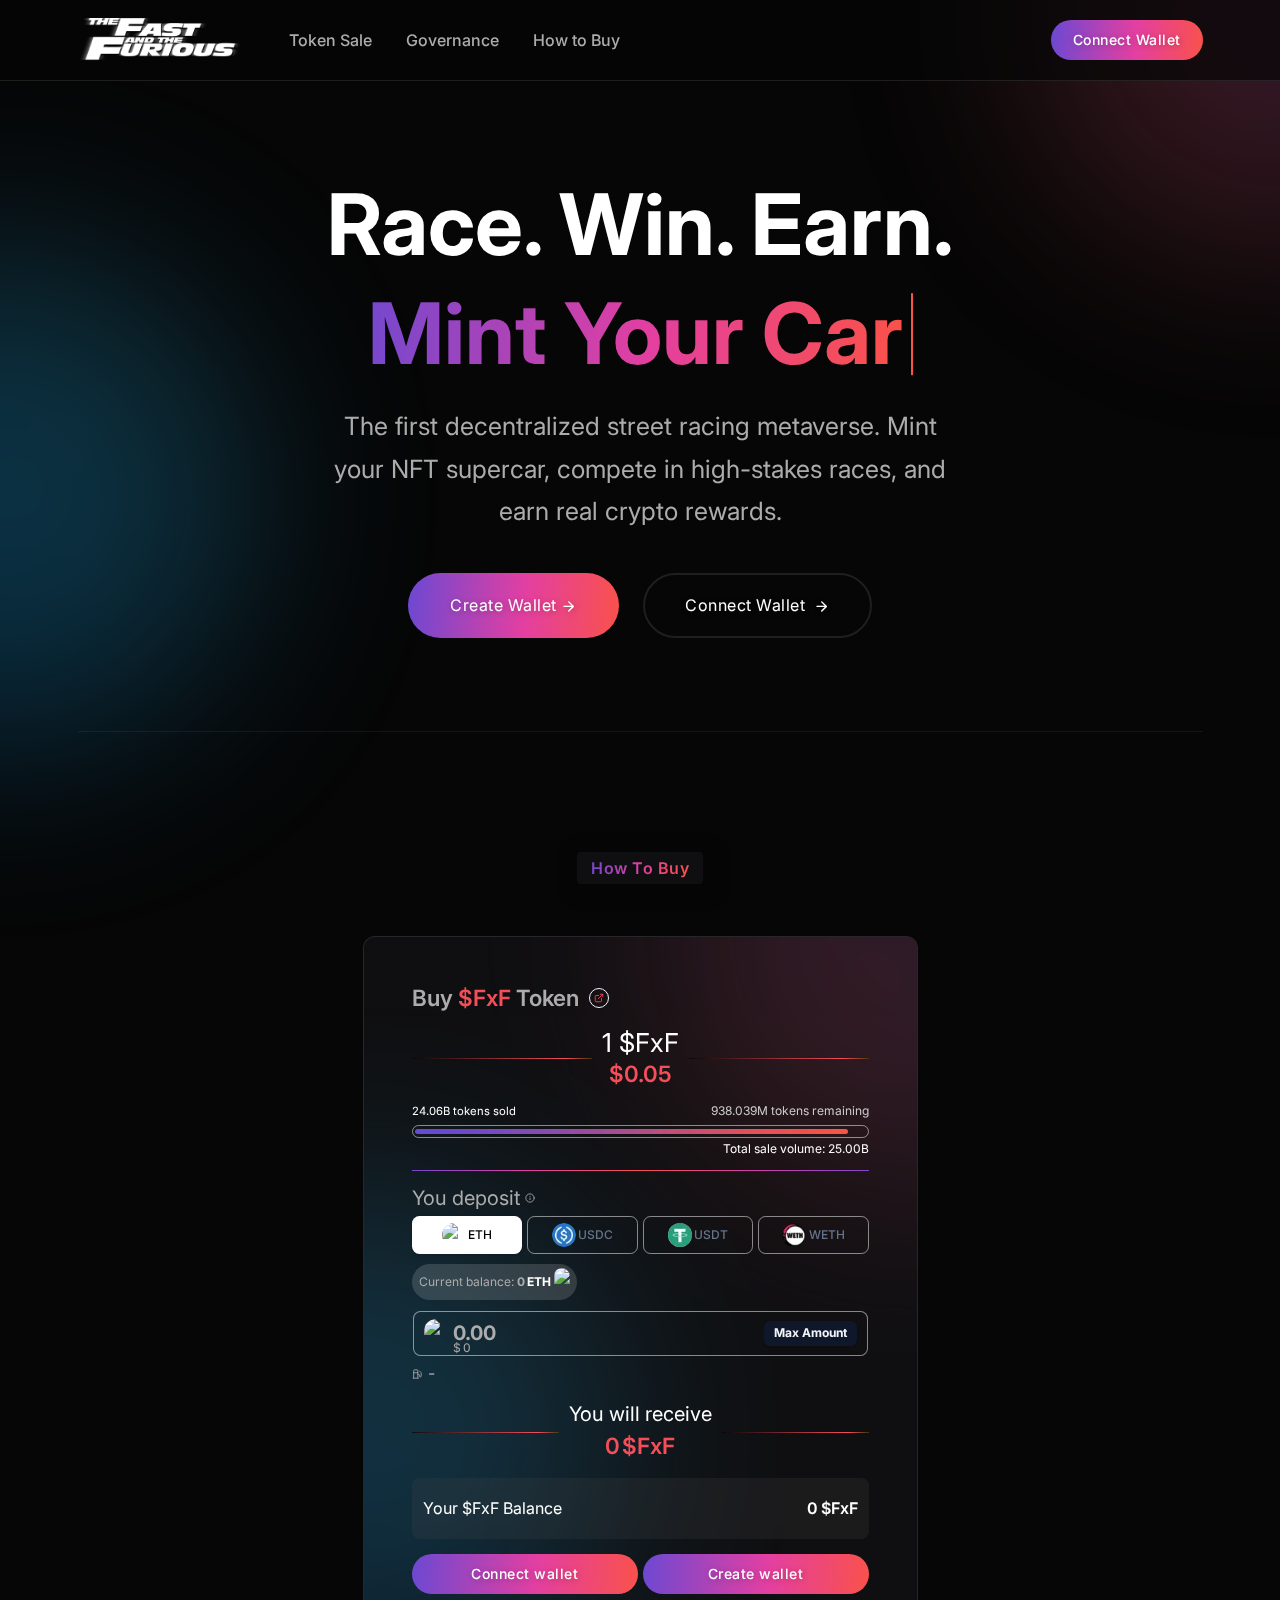
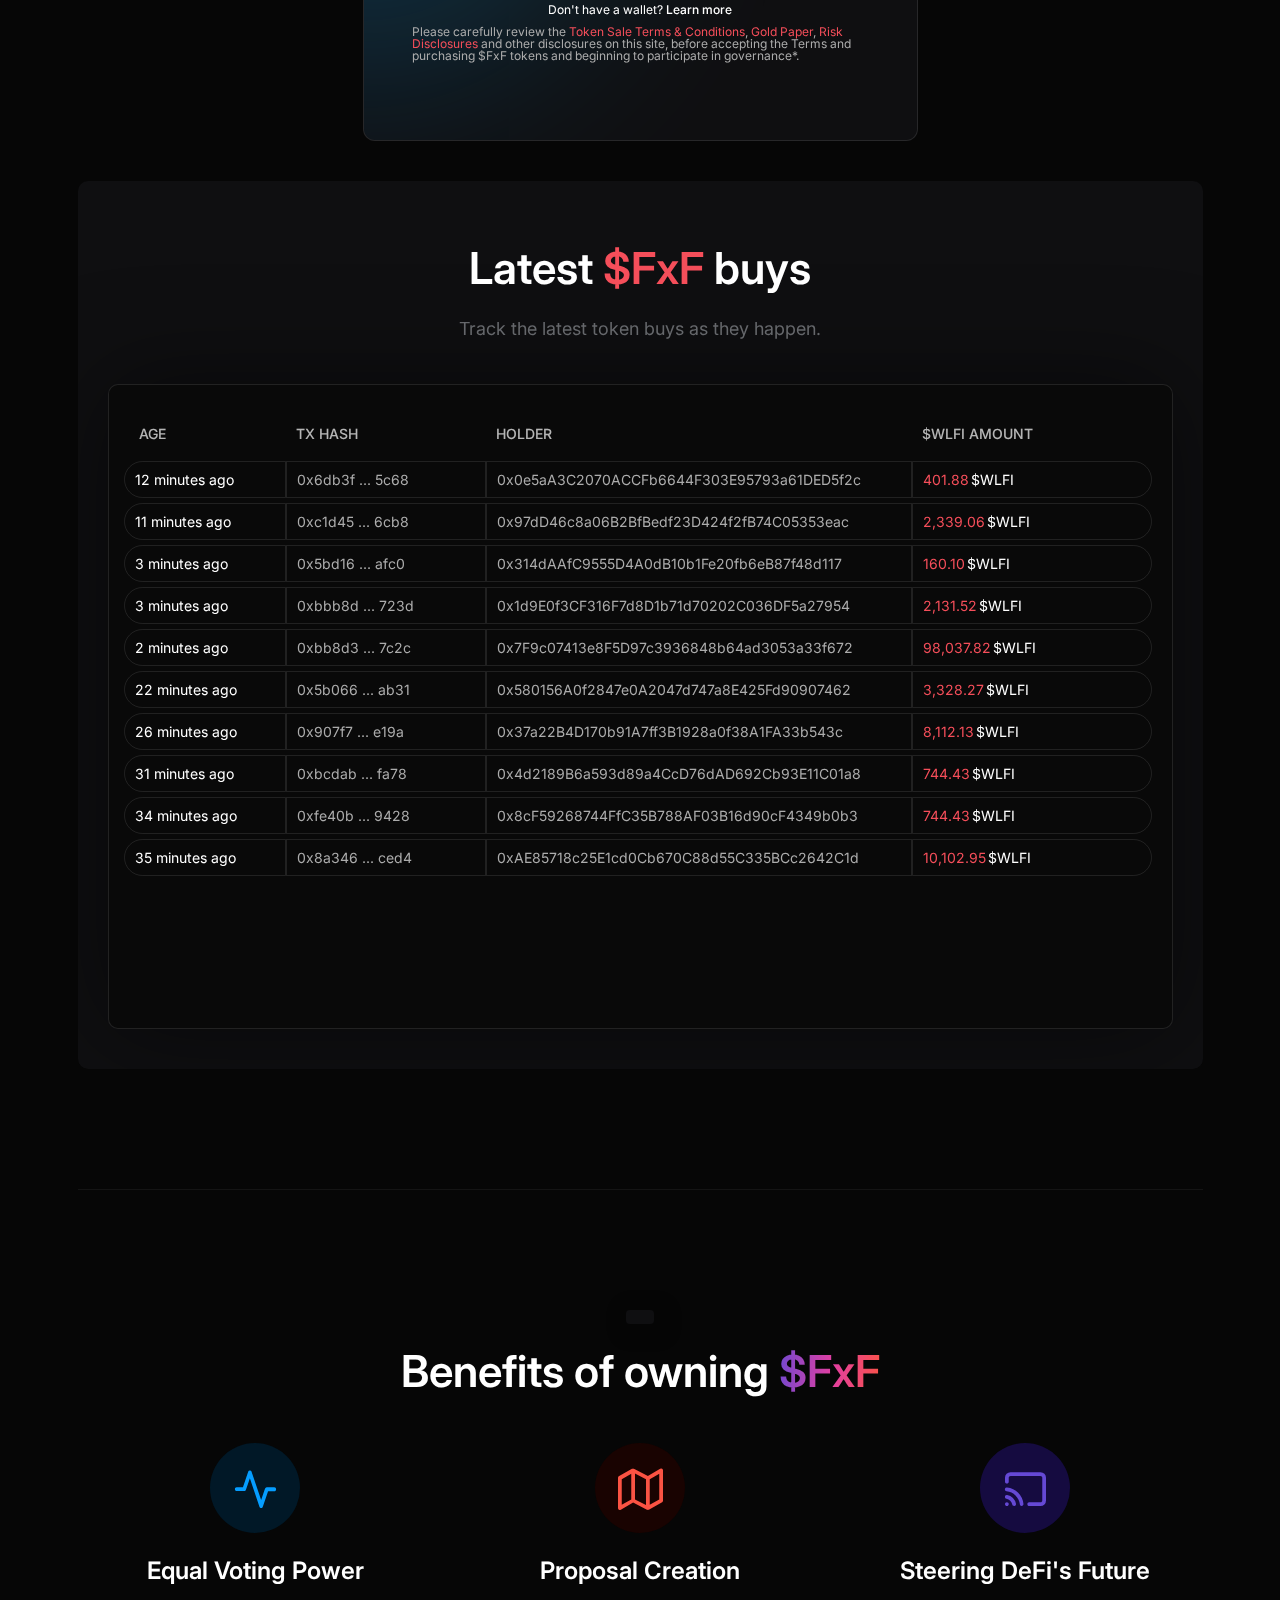
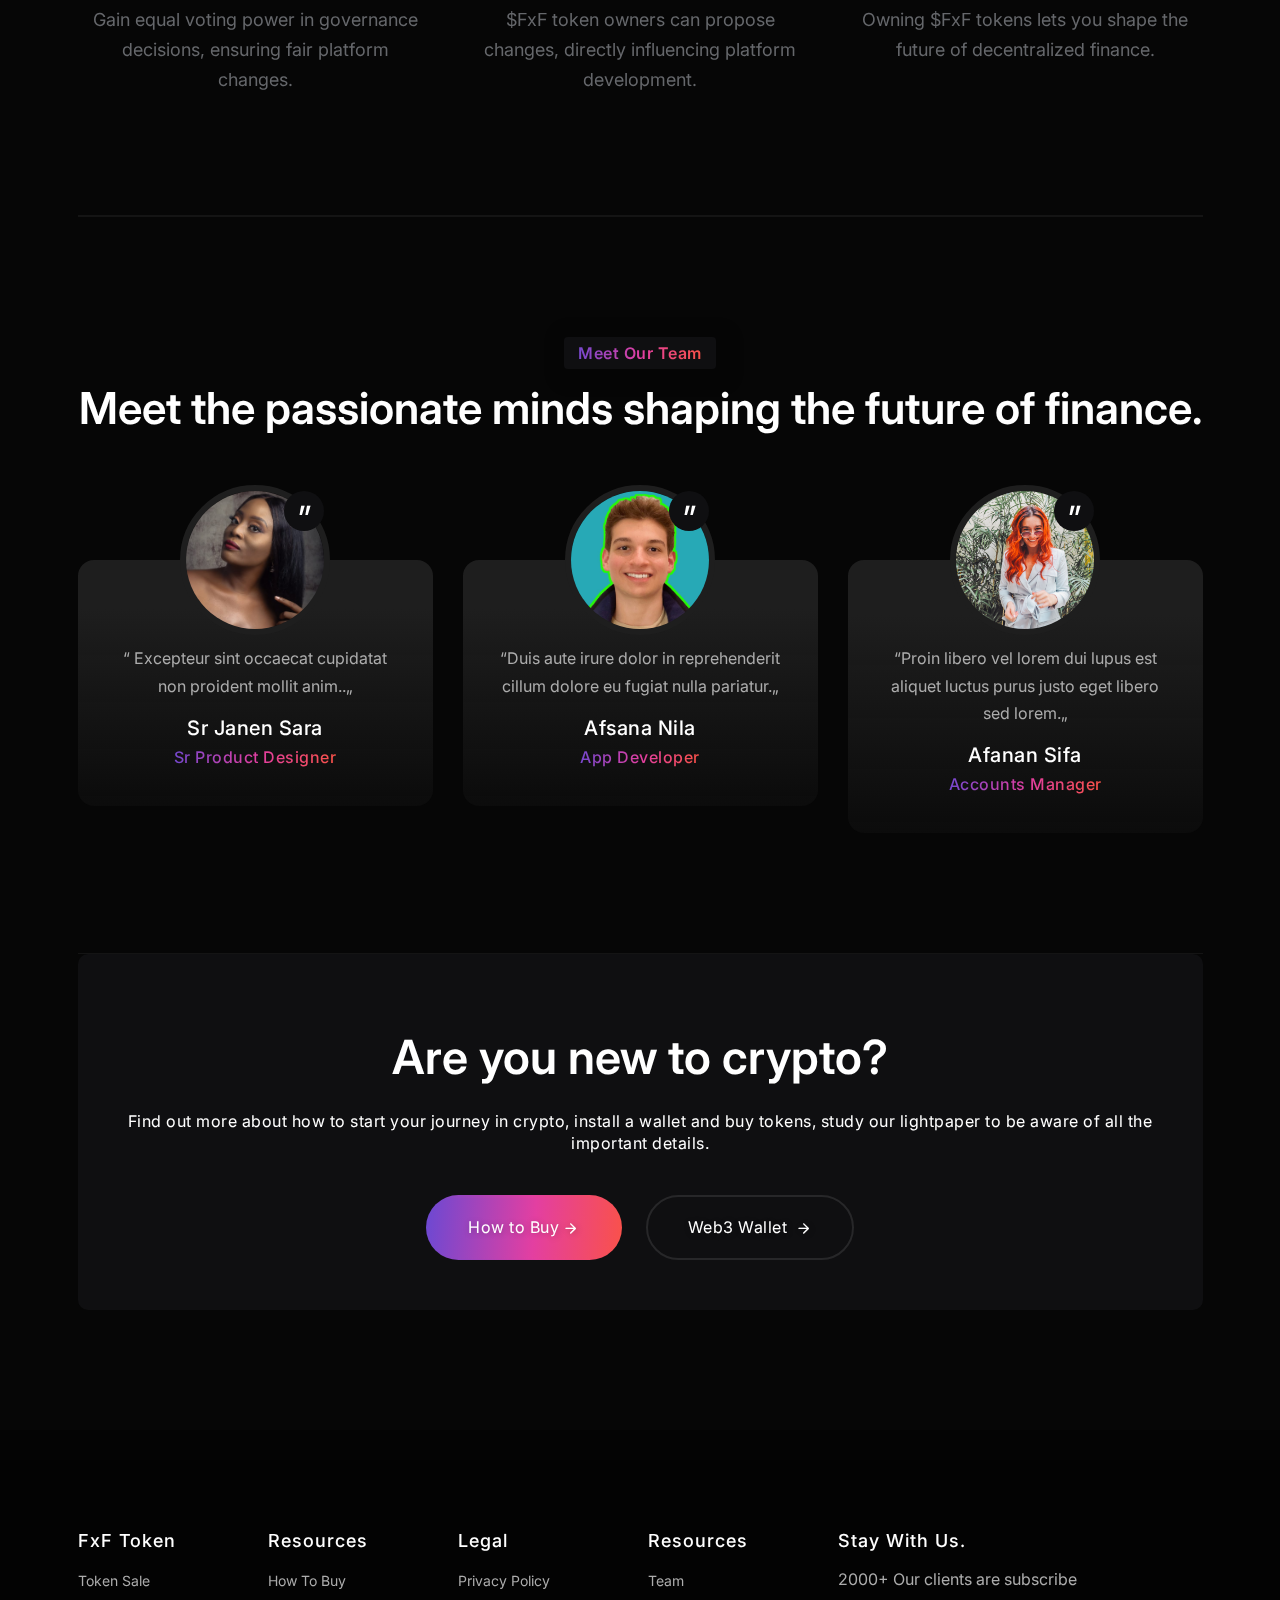
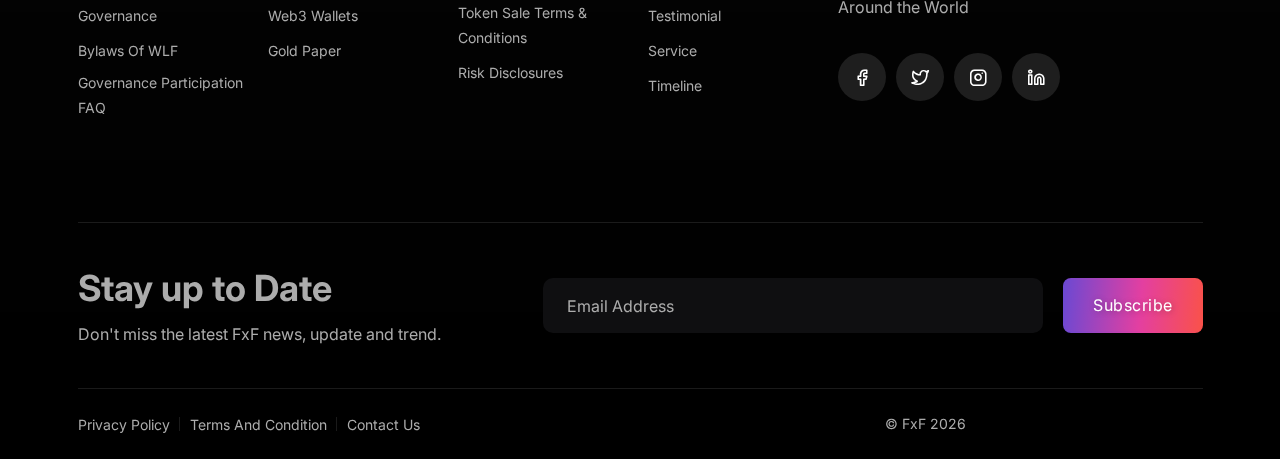
==== index.html @ 6a5ae86c "FXF UI Design Updated" ====
<!DOCTYPE html>
<html lang="en">
  <meta http-equiv="content-type" content="text/html;charset=utf-8" />
  <head>
    <meta charset="UTF-8" />
    <meta name="viewport" content="width=device-width, initial-scale=1.0" />
    <meta name="theme-style-mode" content="1" />

    <title>Fast and Furious | Dapp</title>
    <!-- Favicon -->
    <link
      rel="shortcut icon"
      type="image/x-icon"
      href="assets/images/favicon.png"
    />
    <!-- CSS ============================================ -->
    <link rel="stylesheet" href="assets/css/bootstrap.min.css" />
    <link rel="stylesheet" href="assets/css/59cd303f553da101.css" />
    <link rel="stylesheet" href="assets/css/animation.css" />
    <link rel="stylesheet" href="assets/css/feature.css" />
    <link rel="stylesheet" href="assets/css/magnify.min.css" />
    <link rel="stylesheet" href="assets/css/slick.css" />
    <link rel="stylesheet" href="assets/css/slick-theme.css" />
    <link rel="stylesheet" href="assets/css/lightbox.css" />
    <link rel="stylesheet" href="assets/css/style.css" />
  </head>

  <body>
    <main class="page-wrapper">
      <header
        class="rainbow-header header-default header-left-align header-not-transparent header-sticky"
      >
        <div class="container position-relative">
          <div class="row align-items-center">
            <div class="col-lg-9 col-md-6 col-4 position-static">
              <div class="header-left d-flex">
                <div class="logo">
                  <a href="index.html">
                    <img
                      class="logo-light"
                      src="assets/images/logo.png"
                      alt="Corporate Logo"
                    />
                    <img
                      class="logo-dark"
                      src="assets/images/logo-dark.png"
                      alt="Corporate Logo"
                    />
                  </a>
                </div>
                <nav class="mainmenu-nav d-none d-lg-block">
                  <ul class="mainmenu">
                    <li
                      class="with-megamenu has-menu-child-item position-relative"
                    >
                      <a href="#">Token Sale</a>
                    </li>
                    <li>
                      <a href="about.html">Governance</a>
                    </li>
                    <li>
                      <a href="contact.html">How to Buy</a>
                    </li>
                  </ul>
                </nav>
              </div>
            </div>
            <div class="col-lg-3 col-md-6 col-8">
              <div class="header-right">
                <div class="header-btn">
                  <a
                    class="btn-default btn-small round"
                    target="_blank"
                    href="#"
                    >Connect Wallet</a
                  >
                </div>
                <div class="mobile-menu-bar ml--5 d-block d-lg-none">
                  <div class="hamberger">
                    <button class="hamberger-button">
                      <i class="feather-menu"></i>
                    </button>
                  </div>
                </div>
              </div>
            </div>
          </div>
        </div>
      </header>
      <div class="popup-mobile-menu">
        <div class="inner">
          <div class="header-top">
            <div class="logo">
              <a href="index.html">
                <img
                  class="logo-light"
                  src="assets/images/logo/logo.png"
                  alt="Corporate Logo"
                />
                <img
                  class="logo-dark"
                  src="assets/images/logo/logo-dark.png"
                  alt="Corporate Logo"
                />
              </a>
            </div>
            <div class="close-menu">
              <button class="close-button">
                <i class="feather-x"></i>
              </button>
            </div>
          </div>
          <ul class="mainmenu">
            <li>
              <a href="about.html">Token Sale</a>
            </li>
            <li>
              <a href="contact.html">Governance</a>
            </li>
            <li>
              <a href="how-to-buy">How to Buy</a>
            </li>
          </ul>
        </div>
      </div>

      <!-- Start Theme Style  -->
      <div>
        <div class="rainbow-gradient-circle"></div>
        <div class="rainbow-gradient-circle theme-pink"></div>
      </div>
      <!-- End Theme Style  -->

      <div class="popup-mobile-menu">
        <div class="inner">
          <div class="header-top">
            <div class="logo">
              <a href="index.html">
                <img
                  class="logo-light"
                  src="assets/images/logo/logo.png"
                  alt="Corporate Logo"
                />
                <img
                  class="logo-dark"
                  src="assets/images/logo/logo-dark.png"
                  alt="Corporate Logo"
                />
              </a>
            </div>
            <div class="close-menu">
              <button class="close-button">
                <i class="feather-x"></i>
              </button>
            </div>
          </div>
          <ul class="mainmenu">
            <li class="with-megamenu has-menu-child-item position-relative">
              <a href="#">Home</a>
              <div class="rainbow-megamenu with-mega-item-2">
                <div class="wrapper">
                  <div class="row row--0">
                    <div class="col-lg-6 single-mega-item">
                      <ul class="mega-menu-item">
                        <li>
                          <a href="index-landing.html"
                            >Sass Landing
                            <span class="rainbow-badge-card">New</span></a
                          >
                        </li>
                        <li>
                          <a href="index-application.html"
                            >Application
                            <span class="rainbow-badge-card">New</span></a
                          >
                        </li>
                        <li>
                          <a href="index-collaborate.html"
                            >Collaborate
                            <span class="rainbow-badge-card">New</span></a
                          >
                        </li>
                        <li>
                          <a href="index-business-consulting.html"
                            >Business Consulting</a
                          >
                        </li>
                        <li>
                          <a href="index-business-consulting-2.html"
                            >Business Consulting 02</a
                          >
                        </li>
                        <li>
                          <a href="index-magazine.html"
                            >Magazine
                            <span class="rainbow-badge-card">New</span></a
                          >
                        </li>
                        <li>
                          <a href="index-corporate.html">Corporate</a>
                        </li>
                        <li>
                          <a href="index-business.html">Business</a>
                        </li>
                        <li>
                          <a href="index-digital-agency.html">Digital Agency</a>
                        </li>
                        <li>
                          <a href="index-finance.html">Finance</a>
                        </li>
                        <li>
                          <a href="index-company.html">Company</a>
                        </li>
                        <li>
                          <a href="index-marketing-agency.html"
                            >Marketing Agency</a
                          >
                        </li>
                      </ul>
                    </div>
                    <div class="col-lg-6 single-mega-item">
                      <ul class="mega-menu-item">
                        <li>
                          <a href="index-travel-agency.html">Travel Agency</a>
                        </li>
                        <li>
                          <a href="index-consulting.html">Consulting</a>
                        </li>
                        <li>
                          <a href="index-seo-agency.html">SEO Agency</a>
                        </li>
                        <li>
                          <a href="index-personal-portfolio.html"
                            >Personal Portfolio</a
                          >
                        </li>
                        <li>
                          <a href="index-event-conference.html"
                            >Event Conference</a
                          >
                        </li>
                        <li>
                          <a href="index-creative-portfolio.html"
                            >Creative Portfolio</a
                          >
                        </li>
                        <li>
                          <a href="index-freelancer.html">Freelancer</a>
                        </li>
                        <li>
                          <a href="index-international-consulting.html"
                            >International Consulting</a
                          >
                        </li>
                        <li>
                          <a href="index-startup.html">Startup</a>
                        </li>
                        <li>
                          <a href="index-web-agency.html">Web Agency</a>
                        </li>
                        <li>
                          <a href="index-corporate-one-page.html"
                            >Corporate One Page
                            <span class="rainbow-badge-card">New</span></a
                          >
                        </li>
                        <li>
                          <a href="index-photographer.html"
                            >Photographer
                            <span class="rainbow-badge-card">New</span></a
                          >
                        </li>
                      </ul>
                    </div>
                  </div>
                </div>
              </div>
            </li>
            <li>
              <a href="about.html">About</a>
            </li>
            <li class="with-megamenu has-menu-child-item">
              <a href="#">Elements</a>
              <div class="rainbow-megamenu">
                <div class="wrapper">
                  <div class="row row--0">
                    <div class="col-lg-3 single-mega-item">
                      <ul class="mega-menu-item">
                        <li>
                          <a href="button.html">Button</a>
                        </li>
                        <li>
                          <a href="service.html">Service</a>
                        </li>
                        <li>
                          <a href="counter.html">Counter</a>
                        </li>
                        <li>
                          <a href="progressbar.html">Progressbar</a>
                        </li>
                        <li>
                          <a href="accordion.html">Accordion</a>
                        </li>
                        <li>
                          <a href="social-share.html">Social Share</a>
                        </li>
                        <li>
                          <a href="blog-grid.html">Blog Grid</a>
                        </li>
                      </ul>
                    </div>
                    <div class="col-lg-3 single-mega-item">
                      <ul class="mega-menu-item">
                        <li>
                          <a href="team.html">Team</a>
                        </li>
                        <li>
                          <a href="portfolio.html">Portfolio</a>
                        </li>
                        <li>
                          <a href="testimonial.html">Testimonial</a>
                        </li>
                        <li>
                          <a href="timeline.html">Timeline</a>
                        </li>
                        <li>
                          <a href="tab.html">Tab</a>
                        </li>
                        <li>
                          <a href="pricing.html">Pricing</a>
                        </li>
                        <li>
                          <a href="split.html">Split Section</a>
                        </li>
                      </ul>
                    </div>
                    <div class="col-lg-3 single-mega-item">
                      <ul class="mega-menu-item">
                        <li>
                          <a href="call-to-action.html">Call To Action</a>
                        </li>
                        <li>
                          <a href="video.html">Video</a>
                        </li>
                        <li>
                          <a href="gallery.html">Gallery</a>
                        </li>
                        <li>
                          <a href="contact.html">Contact</a>
                        </li>
                        <li>
                          <a href="brand.html">Brand</a>
                        </li>
                        <li>
                          <a href="portfolio.html">Portfolio</a>
                        </li>
                        <li>
                          <a href="error.html">404</a>
                        </li>
                      </ul>
                    </div>
                    <div class="col-lg-3 single-mega-item">
                      <ul class="mega-menu-item">
                        <li>
                          <a href="advance-tab.html"
                            >Advance Tab
                            <span class="rainbow-badge-card">Hot</span></a
                          >
                        </li>
                        <li>
                          <a href="brand-carouse.html"
                            >Brand Carousel
                            <span class="rainbow-badge-card">New</span></a
                          >
                        </li>
                        <li>
                          <a href="advance-pricing.html"
                            >Advance Pricing
                            <span class="rainbow-badge-card">Hot</span></a
                          >
                        </li>
                        <li>
                          <a href="portfolio-details.html">Portfolio Details</a>
                        </li>
                        <li>
                          <a href="blog-details.html">Blog Details</a>
                        </li>
                        <li>
                          <a href="privacy-policy.html"
                            >Privacy Policy
                            <span class="rainbow-badge-card">New</span></a
                          >
                        </li>
                        <li>
                          <a href="login.html"
                            >Profile
                            <span class="rainbow-badge-card">New</span></a
                          >
                        </li>
                      </ul>
                    </div>
                  </div>
                </div>
              </div>
            </li>

            <li class="has-droupdown has-menu-child-item">
              <a href="#">Blog</a>
              <ul class="submenu">
                <li>
                  <a href="blog-grid.html">Blog Grid</a>
                </li>
                <li>
                  <a href="blog-grid-sidebar.html">Blog Grid Sidebar</a>
                </li>
                <li>
                  <a href="blog-list-view.html">Blog List View</a>
                </li>
                <li>
                  <a href="blog-list-sidebar.html">Blog List View Sidebar</a>
                </li>
                <li>
                  <a href="blog-details.html">Blog Details</a>
                </li>
              </ul>
            </li>

            <li class="has-droupdown has-menu-child-item">
              <a href="#">Portfolio</a>
              <ul class="submenu">
                <li>
                  <a href="portfolio.html">Portfolio Default</a>
                </li>
                <li>
                  <a href="portfolio-three-column.html"
                    >Portfolio Three Column</a
                  >
                </li>
                <li>
                  <a href="portfolio-full-width.html">Portfolio Full Width</a>
                </li>
                <li>
                  <a href="portfolio-grid-layout.html">Portfolio Grid Layout</a>
                </li>
                <li>
                  <a href="portfolio-box-layout.html">Portfolio Box Layout</a>
                </li>
                <li>
                  <a href="portfolio-details.html">Portfolio Details</a>
                </li>
              </ul>
            </li>
            <li>
              <a href="contact.html">Contact</a>
            </li>
          </ul>
        </div>
      </div>

      <!-- Start Slider Area  -->
      <div class="slider-area slider-style-1 bg-transparent height-650">
        <div class="container">
          <div class="row">
            <div class="col-lg-12">
              <div class="inner text-center">
                <h1 class="display-two">
                  Race. Win. Earn. <br />
                  <span class="header-caption theme-gradient">
                    <span class="cd-headline clip is-full-width">
                      <span class="cd-words-wrapper">
                        <b class="is-visible theme-gradient">Mint Your Car</b>
                        <b class="is-hidden theme-gradient">Race Now</b>
                        <b class="is-hidden theme-gradient">Trade & Upgrade</b>
                      </span>
                    </span>
                  </span>
                </h1>
                <p class="description">
                  The first decentralized street racing metaverse. Mint your NFT
                  supercar, compete in high-stakes races, and earn real crypto
                  rewards.
                </p>
                <div class="button-group">
                  <a
                    class="btn-default btn-medium round btn-icon"
                    target="_blank"
                    href="#"
                    >Create Wallet<i class="icon feather-arrow-right"> </i>
                  </a>
                  <a
                    class="btn-default btn-medium btn-border round btn-icon"
                    href="#"
                    >Connect Wallet <i class="icon feather-arrow-right"></i>
                  </a>
                </div>
              </div>
            </div>
          </div>
        </div>
      </div>
      <!-- End Slider Area  -->

      <!-- Start Seperator Area  -->
      <div class="rbt-separator-mid">
        <div class="container">
          <hr class="rbt-separator m-0" />
        </div>
      </div>
      <!-- End Seperator Area  -->

      <!-- Start Advance Tab-1  -->
      <div class="rainbow-advance-tab-area rainbow-section-gap">
        <div class="container">
          <!-- Start Section Title  -->
          <div class="row mb--40">
            <div class="col-lg-12">
              <div class="section-title text-center sal-animate">
                <h4 class="subtitle">
                  <span class="theme-gradient">How to Buy</span>
                </h4>
                <!-- <h2 class="title w-600">Use your data without touching it.</h2>
                <p class="description b1">
                  There are many variations of passages of Lorem Ipsum
                  available, <br />
                  but the majority have suffered alteration.
                </p> -->
              </div>
            </div>
          </div>
          <!-- End Section Title  -->
          <!-- Start tab  -->
          <div class="row justify-content-center">
            <div class="col-md-6">
              <div
                class="advance-tab-four bg-color-blackest theme-shape"
                data-tabs="true"
              >
                <div class="row row--30 gy-5 justify-content-center">
                  <!-- Start tab Button  -->
                  <div
                    class="col-lg-12 col-md-12 col-sm-12 col-12 mt_md--30 mt_sm--30 d-flex flex-column justify-content-between order-2 order-lg-1"
                  >
                    <div
                      class="tw-size-full"
                      data-sentry-component="DepositCard"
                      data-sentry-source-file="deposit-card.tsx"
                    >
                      <div
                        class="tw-mb-6 tw-flex tw-items-center tw-gap-4 lg:tw-mb-8"
                      >
                        <div
                          class="tw-text-center tw-text-2xl tw-font-semibold sm:tw-text-3xl xl:tw-text-4xl"
                        >
                          Buy
                          <span class="tw-max-w-fit tw-text-accent">$FxF</span>
                          Token
                        </div>
                        <div class="tw-flex tw-justify-center tw-gap-2">
                          <a
                            target="_blank"
                            rel="noopener noreferrer noindex nofollow"
                            title="Token Contract"
                            data-sentry-element="Link"
                            data-sentry-source-file="deposit-card.tsx"
                            class="tw-inline-flex tw-items-center tw-justify-center tw-whitespace-nowrap tw-text-sm tw-font-medium tw-transition-colors focus-visible:tw-outline-none focus-visible:tw-ring-1 focus-visible:tw-ring-ring disabled:tw-pointer-events-none disabled:tw-opacity-50 tw-text-accent-foreground tw-rounded-full hover:tw-bg-accent-light hover:tw-border-accent-light tw-group tw-size-8 !tw-rounded-full tw-border tw-border-accent tw-bg-transparent tw-p-0 hover:!tw-bg-accent hover:!tw-text-accent-foreground"
                            href="https://etherscan.io/address/0xda5e1988097297dcdc1f90d4dfe7909e847cbef6"
                          >
                            <svg
                              xmlns="http://www.w3.org/2000/svg"
                              width="24"
                              height="24"
                              viewBox="0 0 24 24"
                              fill="none"
                              stroke="currentColor"
                              stroke-width="2"
                              stroke-linecap="round"
                              stroke-linejoin="round"
                              class="lucide lucide-external-link tw-size-4 tw-text-accent group-hover:tw-text-accent-foreground"
                              data-sentry-element="unknown"
                              data-sentry-source-file="deposit-card.tsx"
                            >
                              <path d="M15 3h6v6"></path>
                              <path d="M10 14 21 3"></path>
                              <path
                                d="M18 13v6a2 2 0 0 1-2 2H5a2 2 0 0 1-2-2V8a2 2 0 0 1 2-2h6"
                              ></path>
                            </svg>
                          </a>
                        </div>
                      </div>
                      <div
                        class="tw-mb-6 tw-flex tw-items-center tw-justify-center tw-gap-4"
                      >
                        <div
                          data-orientation="horizontal"
                          role="none"
                          class="tw-shrink-0 tw-bg-border tw-h-px tw-w-full !tw-shrink tw-bg-gradient-to-r"
                          data-sentry-element="Separator"
                          data-sentry-source-file="deposit-card.tsx"
                          style="
                            background: linear-gradient(
                              90deg,
                              rgba(6, 4, 1, 0.7) 0%,
                              rgb(245 78 89) 85.5%,
                              rgba(83, 70, 4, 0.7) 100%
                            );
                          "
                        ></div>
                        <div
                          class="tw-flex tw-min-w-fit tw-flex-1 tw-flex-col tw-items-center tw-gap-2"
                        >
                          <span
                            class="tw-text-base tw-text-white"
                            style="font-size: 26px"
                            >1 $FxF</span
                          ><span
                            class="tw-text-xl tw-font-semibold tw-text-accent"
                            >$0.05</span
                          >
                        </div>
                        <div
                          data-orientation="horizontal"
                          role="none"
                          class="tw-shrink-0 tw-bg-border tw-h-px tw-w-full !tw-shrink tw-bg-gradient-to-l"
                          data-sentry-element="Separator"
                          data-sentry-source-file="deposit-card.tsx"
                          style="
                            background: linear-gradient(
                              90deg,
                              rgba(6, 4, 1, 0.7) 0%,
                              rgb(245 78 89) 85.5%,
                              rgba(83, 70, 4, 0.7) 100%
                            );
                          "
                        ></div>
                      </div>
                      <div
                        class="tw-mb-6 tw-flex tw-flex-col tw-items-center tw-justify-center tw-gap-2"
                      >
                        <div
                          class="tw-flex tw-w-full tw-items-center tw-justify-between tw-gap-4"
                        >
                          <span class="tw-text-lg tw-font-normal tw-text-white"
                            ><span
                              class="tw-inline-flex tw-flex-row tw-items-center"
                              data-sentry-component="FormattedNumber"
                              data-sentry-source-file="formatted-number.tsx"
                              >24.06B</span
                            >
                            tokens sold</span
                          ><span
                            class="tw-text-right tw-text-sm tw-font-normal tw-text-[#CCC]"
                            ><span
                              class="tw-inline-flex tw-flex-row tw-items-center"
                              data-sentry-component="FormattedNumber"
                              data-sentry-source-file="formatted-number.tsx"
                              >938.039M</span
                            >
                            tokens remaining</span
                          >
                        </div>
                        <div
                          class="tw-h-5 tw-w-full tw-rounded-full tw-border tw-border-white/50 tw-p-1"
                        >
                          <div
                            class="tw-progress-line tw-h-full tw-rounded-full"
                            style="width: 96.2478%"
                          ></div>
                        </div>
                        <div
                          class="tw-flex tw-w-full tw-items-center tw-justify-end"
                        >
                          <span class="tw-text-sm tw-font-normal tw-text-white"
                            >Total sale volume:
                            <span
                              class="tw-inline-flex tw-flex-row tw-items-center"
                              data-sentry-component="FormattedNumber"
                              data-sentry-source-file="formatted-number.tsx"
                              >25.00B</span
                            ></span
                          >
                        </div>
                      </div>
                      <div
                        data-orientation="horizontal"
                        role="none"
                        class="tw-shrink-0 tw-bg-border tw-h-px tw-w-full tw-mb-6 !tw-shrink tw-bg-gradient-to-l"
                        data-sentry-element="Separator"
                        data-sentry-source-file="deposit-card.tsx"
                        style="
                          background: linear-gradient(
                              90deg,
                              rgb(118 71 206) 0%,
                              rgb(225 63 162) 25%,
                              rgb(247 79 82) 50%,
                              rgb(208 64 168) 75%,
                              rgb(130 71 202) 100%
                            ),
                            linear-gradient(
                              0deg,
                              rgb(217, 217, 217),
                              rgb(217, 217, 217)
                            );
                        "
                      ></div>
                      <div
                        class="tw-flex tw-items-center tw-justify-between tw-gap-2"
                      >
                        <span
                          class="tw-flex tw-items-center tw-gap-2 tw-text-base tw-font-normal"
                          >You deposit<svg
                            xmlns="http://www.w3.org/2000/svg"
                            width="24"
                            height="24"
                            viewBox="0 0 24 24"
                            fill="none"
                            stroke="currentColor"
                            stroke-width="2"
                            stroke-linecap="round"
                            stroke-linejoin="round"
                            class="lucide lucide-info tw-size-4"
                            data-sentry-element="unknown"
                            data-sentry-source-file="deposit-card.tsx"
                            data-state="closed"
                          >
                            <circle cx="12" cy="12" r="10"></circle>
                            <path d="M12 16v-4"></path>
                            <path d="M12 8h.01"></path></svg
                        ></span>
                      </div>
                      <div class="tw-mt-2">
                        <div
                          dir="ltr"
                          data-orientation="horizontal"
                          class=""
                          data-sentry-element="Tabs"
                          data-sentry-source-file="deposit-card.tsx"
                        >
                          <div
                            role="tablist"
                            aria-orientation="horizontal"
                            class="tw-h-9 tw-items-center tw-justify-center tw-rounded-lg tw-p-1 tw-text-muted-foreground tw-flex !tw-h-max !tw-w-full tw-gap-2 tw-bg-transparent !tw-p-0"
                            data-sentry-element="TabsList"
                            data-sentry-source-file="deposit-card.tsx"
                            tabindex="0"
                            data-orientation="horizontal"
                            style="outline: none"
                          >
                            <button
                              type="button"
                              role="tab"
                              aria-selected="true"
                              aria-controls="radix-:r3:-content-0xEeeeeEeeeEeEeeEeEeEeeEEEeeeeEeeeeeeeEEeE"
                              data-state="active"
                              id="radix-:r3:-trigger-0xEeeeeEeeeEeEeeEeEeEeeEEEeeeeEeeeeeeeEEeE"
                              class="tw-justify-center tw-whitespace-nowrap tw-font-medium tw-ring-offset-background tw-transition-all data-[state=active]:tw-bg-background data-[state=active]:tw-text-foreground data-[state=active]:tw-shadow focus-visible:tw-outline-none focus-visible:tw-ring-2 focus-visible:tw-ring-ring focus-visible:tw-ring-offset-2 disabled:tw-pointer-events-none disabled:tw-opacity-50 sm:text-sm md:text-base tw-flex tw-flex-1 tw-items-center tw-gap-1 tw-rounded-xl tw-border tw-border-white/50 tw-bg-transparent tw-px-2 tw-py-2.5 tw-text-xs hover:tw-bg-white hover:tw-text-black !tw-bg-white !tw-text-black"
                              tabindex="0"
                              data-orientation="horizontal"
                              data-radix-collection-item=""
                              fdprocessedid="hpxzt"
                            >
                              <img
                                alt="Ethereum"
                                loading="lazy"
                                width="16"
                                height="16"
                                decoding="async"
                                data-nimg="1"
                                class="tw-rounded-full sm:tw-w-[20px] md:tw-w-[24px]"
                                src="https://ethereum-optimism.github.io/data/ETH/logo.svg"
                                style="color: transparent"
                              />ETH</button
                            ><button
                              type="button"
                              role="tab"
                              aria-selected="false"
                              aria-controls="radix-:r3:-content-0xA0b86991c6218b36c1d19D4a2e9Eb0cE3606eB48"
                              data-state="inactive"
                              id="radix-:r3:-trigger-0xA0b86991c6218b36c1d19D4a2e9Eb0cE3606eB48"
                              class="tw-justify-center tw-whitespace-nowrap tw-font-medium tw-ring-offset-background tw-transition-all data-[state=active]:tw-bg-background data-[state=active]:tw-text-foreground data-[state=active]:tw-shadow focus-visible:tw-outline-none focus-visible:tw-ring-2 focus-visible:tw-ring-ring focus-visible:tw-ring-offset-2 disabled:tw-pointer-events-none disabled:tw-opacity-50 sm:text-sm md:text-base tw-flex tw-flex-1 tw-items-center tw-gap-1 tw-rounded-xl tw-border tw-border-white/50 tw-bg-transparent tw-px-2 tw-py-2.5 tw-text-xs hover:tw-bg-white hover:tw-text-black"
                              tabindex="-1"
                              data-orientation="horizontal"
                              data-radix-collection-item=""
                            >
                              <img
                                alt="USDCoin"
                                loading="lazy"
                                width="16"
                                height="16"
                                decoding="async"
                                data-nimg="1"
                                class="tw-rounded-full sm:tw-w-[20px] md:tw-w-[24px]"
                                src="assets/images/logo.webp"
                                style="color: transparent"
                              />USDC</button
                            ><button
                              type="button"
                              role="tab"
                              aria-selected="false"
                              aria-controls="radix-:r3:-content-0xdAC17F958D2ee523a2206206994597C13D831ec7"
                              data-state="inactive"
                              id="radix-:r3:-trigger-0xdAC17F958D2ee523a2206206994597C13D831ec7"
                              class="tw-justify-center tw-whitespace-nowrap tw-font-medium tw-ring-offset-background tw-transition-all data-[state=active]:tw-bg-background data-[state=active]:tw-text-foreground data-[state=active]:tw-shadow focus-visible:tw-outline-none focus-visible:tw-ring-2 focus-visible:tw-ring-ring focus-visible:tw-ring-offset-2 disabled:tw-pointer-events-none disabled:tw-opacity-50 sm:text-sm md:text-base tw-flex tw-flex-1 tw-items-center tw-gap-1 tw-rounded-xl tw-border tw-border-white/50 tw-bg-transparent tw-px-2 tw-py-2.5 tw-text-xs hover:tw-bg-white hover:tw-text-black"
                              tabindex="-1"
                              data-orientation="horizontal"
                              data-radix-collection-item=""
                            >
                              <img
                                alt="Tether USD"
                                loading="lazy"
                                width="16"
                                height="16"
                                decoding="async"
                                data-nimg="1"
                                class="tw-rounded-full sm:tw-w-[20px] md:tw-w-[24px]"
                                src="assets/images/logo-2.webp"
                                style="color: transparent"
                              />USDT</button
                            ><button
                              type="button"
                              role="tab"
                              aria-selected="false"
                              aria-controls="radix-:r3:-content-0xC02aaA39b223FE8D0A0e5C4F27eAD9083C756Cc2"
                              data-state="inactive"
                              id="radix-:r3:-trigger-0xC02aaA39b223FE8D0A0e5C4F27eAD9083C756Cc2"
                              class="tw-justify-center tw-whitespace-nowrap tw-font-medium tw-ring-offset-background tw-transition-all data-[state=active]:tw-bg-background data-[state=active]:tw-text-foreground data-[state=active]:tw-shadow focus-visible:tw-outline-none focus-visible:tw-ring-2 focus-visible:tw-ring-ring focus-visible:tw-ring-offset-2 disabled:tw-pointer-events-none disabled:tw-opacity-50 sm:text-sm md:text-base tw-flex tw-flex-1 tw-items-center tw-gap-1 tw-rounded-xl tw-border tw-border-white/50 tw-bg-transparent tw-px-2 tw-py-2.5 tw-text-xs hover:tw-bg-white hover:tw-text-black"
                              tabindex="-1"
                              data-orientation="horizontal"
                              data-radix-collection-item=""
                            >
                              <img
                                alt="Wrapped Ether"
                                loading="lazy"
                                width="16"
                                height="16"
                                decoding="async"
                                data-nimg="1"
                                class="tw-rounded-full sm:tw-w-[20px] md:tw-w-[24px]"
                                src="assets/images/weth.webp"
                                style="color: transparent"
                              />WETH
                            </button>
                          </div>
                        </div>
                      </div>
                      <div
                        class="tw-mt tw-my-4 tw-flex tw-flex-col tw-items-center tw-justify-between tw-gap-2 sm:tw-flex-row"
                      >
                        <div
                          class="tw-flex tw-w-full tw-items-center tw-justify-between tw-gap-1 tw-rounded-full tw-bg-white/15 tw-px-3 tw-py-1.5 tw-text-xs tw-font-normal sm:tw-max-w-fit"
                        >
                          <span>Current balance:</span
                          ><span
                            class="tw-flex tw-items-center tw-gap-1 tw-font-bold"
                            ><span
                              class="tw-inline-flex tw-flex-row tw-items-center"
                              data-sentry-component="FormattedNumber"
                              data-sentry-source-file="formatted-number.tsx"
                              >0<span class="tw-ml-1 tw-text-white"
                                >ETH</span
                              ></span
                            ><img
                              alt="Ethereum"
                              data-sentry-element="Image"
                              data-sentry-source-file="deposit-card.tsx"
                              loading="lazy"
                              width="16"
                              height="16"
                              decoding="async"
                              data-nimg="1"
                              class="tw-rounded-full"
                              src="https://ethereum-optimism.github.io/data/ETH/logo.svg"
                              style="color: transparent"
                          /></span>
                        </div>
                      </div>
                      <div class="tw-flex tw-flex-col tw-gap-2">
                        <div
                          class="focus-within:tw-border-button tw-group tw-relative tw-flex tw-items-center tw-rounded-md tw-border tw-border-transparent"
                        >
                          <span
                            class="tw-flex tw-h-14 tw-cursor-default tw-select-none tw-items-center tw-truncate tw-rounded-xl tw-rounded-r-none tw-border tw-border-r-0 tw-border-white/50 tw-bg-transparent tw-py-6 tw-pl-4 dark:tw-border-black"
                            ><span class="tw-flex tw-items-center tw-gap-2"
                              ><img
                                alt="Ethereum"
                                data-sentry-element="Image"
                                data-sentry-source-file="deposit-card.tsx"
                                loading="lazy"
                                width="24"
                                height="24"
                                decoding="async"
                                data-nimg="1"
                                class="tw-rounded-full"
                                src="https://ethereum-optimism.github.io/data/ETH/logo.svg"
                                style="color: transparent" /></span></span
                          ><span class="tw-relative tw-w-full tw-flex-1"
                            ><input
                              class="tw-flex tw-h-9 tw-w-full tw-border tw-border-input tw-bg-transparent tw-shadow-sm tw-transition-colors file:tw-border-0 file:tw-bg-transparent file:tw-text-sm file:tw-font-medium placeholder:tw-text-muted-foreground focus-visible:tw-outline-none focus-visible:tw-ring-1 focus-visible:tw-ring-ring disabled:tw-cursor-not-allowed disabled:tw-opacity-50 !tw-h-14 tw-flex-1 tw-rounded-none !tw-border-x-0 !tw-border-white/50 tw-px-2 tw-py-6 tw-text-left tw-text-base tw-font-bold !tw-outline-none focus-visible:!tw-ring-0 focus-visible:!tw-ring-offset-0 dark:tw-border-black"
                              placeholder="0.00"
                              data-sentry-element="NumericFormat"
                              data-sentry-source-file="deposit-card.tsx"
                              type="text"
                              value=""
                              inputmode="numeric"
                              fdprocessedid="744h5i"
                            /><span
                              class="tw-absolute tw-bottom-0.5 tw-left-2 tw-text-xs"
                              ><span
                                class="tw-inline-flex tw-flex-row tw-items-center"
                                data-sentry-component="FormattedNumber"
                                data-sentry-source-file="formatted-number.tsx"
                                ><span class="tw-mr-1 tw-white">$</span>0</span
                              ></span
                            ></span
                          ><span
                            class="tw-flex tw-h-14 tw-cursor-default tw-select-none tw-items-center tw-gap-2 tw-truncate tw-rounded-xl tw-rounded-l-none tw-border tw-border-l-0 tw-border-white/50 tw-bg-transparent tw-pr-4 dark:tw-border-black"
                            ><button
                              class="tw-inline-flex tw-items-center tw-justify-center tw-whitespace-nowrap tw-text-sm tw-transition-colors focus-visible:tw-outline-none focus-visible:tw-ring-1 focus-visible:tw-ring-ring disabled:tw-pointer-events-none disabled:tw-opacity-50 tw-bg-primary tw-shadow hover:tw-bg-primary/90 tw-px-4 tw-py-2 tw-h-10 tw-rounded-sm tw-border-0 tw-font-bold tw-text-secondary"
                              disabled=""
                              data-sentry-element="Button"
                              data-sentry-source-file="deposit-card.tsx"
                            >
                              Max Amount
                            </button></span
                          >
                        </div>
                      </div>
                      <div class="tw-mt-1.5">
                        <div
                          class=""
                          data-sentry-component="TxModalDetails"
                          data-sentry-source-file="tx-details.tsx"
                        >
                          <div class="tw-flex tw-min-h-8 tw-justify-between">
                            <div
                              class="tw-flex tw-w-full tw-flex-col tw-gap-2"
                              data-sentry-component="GasStation"
                              data-sentry-source-file="gas-station.tsx"
                            >
                              <div class="tw-flex tw-justify-between">
                                <div class="tw-flex tw-items-center tw-gap-1">
                                  <svg
                                    xmlns="http://www.w3.org/2000/svg"
                                    width="24"
                                    height="24"
                                    viewBox="0 0 24 24"
                                    fill="none"
                                    stroke="currentColor"
                                    stroke-width="2"
                                    stroke-linecap="round"
                                    stroke-linejoin="round"
                                    class="lucide lucide-fuel tw-mr-1.5 tw-size-4"
                                    data-sentry-element="unknown"
                                    data-sentry-source-file="gas-station.tsx"
                                  >
                                    <line x1="3" x2="15" y1="22" y2="22"></line>
                                    <line x1="4" x2="14" y1="9" y2="9"></line>
                                    <path
                                      d="M14 22V4a2 2 0 0 0-2-2H6a2 2 0 0 0-2 2v18"
                                    ></path>
                                    <path
                                      d="M14 13h2a2 2 0 0 1 2 2v2a2 2 0 0 0 2 2a2 2 0 0 0 2-2V9.83a2 2 0 0 0-.59-1.42L18 5"
                                    ></path></svg
                                  >-
                                </div>
                              </div>
                            </div>
                          </div>
                        </div>
                      </div>
                      <div
                        class="tw-mt-6 tw-flex tw-items-center tw-justify-center tw-gap-4"
                      >
                        <div
                          data-orientation="horizontal"
                          role="none"
                          class="tw-shrink-0 tw-bg-border tw-h-px tw-w-full !tw-shrink tw-bg-gradient-to-r"
                          data-sentry-element="Separator"
                          data-sentry-source-file="deposit-card.tsx"
                          style="
                            background: linear-gradient(
                              90deg,
                              rgba(6, 4, 1, 0.7) 0%,
                              rgb(244 77 92) 85.5%,
                              rgba(83, 70, 4, 0.7) 100%
                            );
                          "
                        ></div>
                        <div
                          class="tw-flex tw-min-w-fit tw-flex-1 tw-flex-col tw-items-center tw-gap-2"
                        >
                          <span class="tw-text-base tw-text-white"
                            >You will receive</span
                          ><span class=""
                            ><span
                              class="tw-inline-flex tw-flex-row tw-items-center tw-text-xl tw-font-semibold tw-text-accent"
                              data-sentry-component="FormattedNumber"
                              data-sentry-source-file="formatted-number.tsx"
                              >0<span
                                class="tw-ml-1 tw-text-xl tw-font-semibold tw-text-accent"
                                >$FxF</span
                              ></span
                            ></span
                          >
                        </div>
                        <div
                          data-orientation="horizontal"
                          role="none"
                          class="tw-shrink-0 tw-bg-border tw-h-px tw-w-full !tw-shrink tw-bg-gradient-to-l"
                          data-sentry-element="Separator"
                          data-sentry-source-file="deposit-card.tsx"
                          style="
                            background: linear-gradient(
                              90deg,
                              rgba(6, 4, 1, 0.7) 0%,
                              rgb(244 77 92) 85.5%,
                              rgba(83, 70, 4, 0.7) 100%
                            );
                          "
                        ></div>
                      </div>
                      <div class="tw-mt-6">
                        <div
                          class="tw-flex tw-items-center tw-justify-between tw-gap-2 tw-rounded-xl tw-border tw-border-transparent tw-bg-[#4D4D4D33]/20 tw-px-4 tw-py-6 tw-text-xs tw-text-white sm:tw-text-sm"
                        >
                          <span class="tw-font-normal">Your $FxF Balance</span
                          ><span class="tw-font-semibold"
                            ><span
                              class="tw-inline-flex tw-flex-row tw-items-center"
                              data-sentry-component="FormattedNumber"
                              data-sentry-source-file="formatted-number.tsx"
                              >0<span class="tw-ml-1 tw-white">$FxF</span></span
                            ></span
                          >
                        </div>
                      </div>
                      <div class="deposit-card-wallet tw-mt-6">
                        <div class="tw-flex tw-items-center tw-gap-2">
                          <button
                            class="btn-default btn-small round !tw-max-w-full text-center tw-justify-center w-50"
                            fdprocessedid="fwxwe"
                          >
                            <span>Connect wallet</span></button
                          ><button
                            class="btn-default btn-small round !tw-max-w-full text-center tw-justify-center w-50"
                            data-sentry-element="Button"
                            data-sentry-component="CreateWallet"
                            data-sentry-source-file="create-wallet-button.tsx"
                            fdprocessedid="58pa0o"
                          >
                            <span>Create wallet</span>
                          </button>
                        </div>
                        <div
                          class="tw-group tw-flex tw-items-center tw-justify-center"
                        >
                          <a
                            title="Don't have a wallet? Learn more"
                            class="tw-mt-4 tw-text-center tw-text-sm tw-text-white"
                            href="#"
                            >Don't have a wallet?
                            <span
                              class="tw-w-fit tw-font-medium group-hover:tw-text-accent"
                              >Learn more</span
                            ></a
                          >
                        </div>
                      </div>
                      <p class="tw-mt-4 tw-text-xs">
                        Please carefully review the
                        <a
                          class="tw-text-accent hover:tw-text-white"
                          data-sentry-element="Link"
                          data-sentry-source-file="deposit-card.tsx"
                          href="#"
                          >Token Sale Terms &amp; Conditions</a
                        >,
                        <a
                          class="tw-text-accent hover:tw-text-white"
                          target="_blank"
                          data-sentry-element="Link"
                          data-sentry-source-file="deposit-card.tsx"
                          href="#"
                          >Gold Paper</a
                        >,
                        <a
                          class="tw-text-accent hover:tw-text-white"
                          data-sentry-element="Link"
                          data-sentry-source-file="deposit-card.tsx"
                          href="#"
                          >Risk Disclosures</a
                        >
                        and other disclosures on this site, before accepting the
                        Terms and purchasing $FxF tokens and beginning to
                        participate in governance*.
                      </p>
                    </div>
                  </div>
                  <!-- End tab Button  -->
                </div>
              </div>
            </div>
          </div>
          <!-- End tab  -->

          <!-- Start Service Box  -->
          <div class="row row--20">
            <div
              class="col-lg-12 col-md-12 col-sm-12 col-12 sal-animate"
              data-sal="slide-up"
              data-sal-duration="700"
            >
              <div
                class="service service__style--1 bg-color-blackest radius mt--40 text-left overflow-hidden"
              >
                <div class="content text-center">
                  <h6 class="subtitle">
                    <!-- <span class="theme-gradient">Step 02</span> -->
                  </h6>
                  <h2 class="title w-600">
                    Latest
                    <span style="color: hsl(355.69deg 89.3% 63.33%)">
                      $FxF
                    </span>
                    buys
                  </h2>
                  <p class="description b1 color-gray mb--0">
                    Track the latest token buys as they happen.
                  </p>
                </div>
                <div class="mt--40">
                  <div
                    class="tw-custom-shadow tw-custom-border tw-rounded-2xl tw-bg-[#090909] tw-py-6 tw-pl-6 tw-pr-8"
                    data-sentry-component="LatestTransactions"
                    data-sentry-source-file="latest-transactions.tsx"
                  >
                    <div class="tw-h-[600px] tw-w-full">
                      <div
                        class="tw-custom-scrollbar tw-relative tw-size-full tw-overflow-auto"
                      >
                        <div
                          class="tw-h-full tw-space-y-4"
                          data-sentry-component="DataTable"
                          data-sentry-source-file="data-table.tsx"
                        >
                          <div
                            data-testid="virtuoso-scroller"
                            data-virtuoso-scroller="true"
                            tabindex="0"
                            class="tw-custom-scrollbar tw-overscroll-contain touch:tw-overscroll-auto"
                            data-sentry-element="TableVirtuoso"
                            data-sentry-source-file="data-table.tsx"
                            style="
                              height: 600px;
                              outline: none;
                              overflow-y: auto;
                              position: relative;
                            "
                          >
                            <div
                              data-viewport-type="element"
                              style="
                                width: 100%;
                                height: 100%;
                                position: absolute;
                                top: 0px;
                              "
                            >
                              <table
                                class="tw-w-full tw-caption-bottom tw-text-sm tw-custom-scrollbar tw-border-separate tw-border-spacing-x-0 tw-border-spacing-y-2 tw-overflow-y-auto"
                              >
                                <thead
                                  class="[&amp;_tr]:tw-border-b tw-border-0 tw-bg-[#090909]"
                                  style="z-index: 2; position: sticky; top: 0px"
                                >
                                  <tr
                                    class="tw-border-b tw-transition-colors data-[state=selected]:tw-bg-muted hover:tw-bg-muted/50 !tw-border-0 !tw-bg-transparent [&amp;>td:first-child]:tw-pr-0 tw-h-14 tw-pb-4"
                                  >
                                    <th
                                      class="tw-h-10 tw-px-2 tw-text-left tw-align-middle tw-font-medium tw-text-muted-foreground [&amp;:has([role=checkbox])]:tw-pr-0 [&amp;>[role=checkbox]]:tw-translate-y-[2px]"
                                      colspan="1"
                                      style="width: 80px"
                                    >
                                      <div
                                        class="tw-pl-4 tw-text-white tw-opacity-70 xl:tw-text-base tw-text-xs"
                                      >
                                        AGE
                                      </div>
                                    </th>
                                    <th
                                      class="tw-h-10 tw-px-2 tw-text-left tw-align-middle tw-font-medium tw-text-muted-foreground [&amp;:has([role=checkbox])]:tw-pr-0 [&amp;>[role=checkbox]]:tw-translate-y-[2px]"
                                      colspan="1"
                                      style="width: 200px"
                                    >
                                      <div
                                        class="tw-pl-2 tw-text-white tw-opacity-70 xl:tw-text-base tw-text-xs"
                                      >
                                        TX HASH
                                      </div>
                                    </th>
                                    <th
                                      class="tw-h-10 tw-px-2 tw-text-left tw-align-middle tw-font-medium tw-text-muted-foreground [&amp;:has([role=checkbox])]:tw-pr-0 [&amp;>[role=checkbox]]:tw-translate-y-[2px]"
                                      colspan="1"
                                      style="width: auto"
                                    >
                                      <div
                                        class="tw-pl-2 tw-text-white tw-opacity-70 xl:tw-text-base tw-text-xs"
                                      >
                                        HOLDER
                                      </div>
                                    </th>
                                    <th
                                      class="tw-h-10 tw-px-2 tw-text-left tw-align-middle tw-font-medium tw-text-muted-foreground [&amp;:has([role=checkbox])]:tw-pr-0 [&amp;>[role=checkbox]]:tw-translate-y-[2px]"
                                      colspan="1"
                                      style="width: 240px"
                                    >
                                      <div
                                        class="tw-pl-2 tw-text-white tw-opacity-70 xl:tw-text-base tw-text-xs"
                                      >
                                        $WLFI AMOUNT
                                      </div>
                                    </th>
                                  </tr>
                                </thead>
                                <tbody
                                  class="[&amp;_tr:last-child]:tw-border-0 tw-bg-transparent tw-border-accent/10 [&amp;>tr>td]:tw-border-accent/10 hover:[&amp;>tr]:tw-bg-white/10"
                                  data-testid="virtuoso-item-list"
                                >
                                  <tr
                                    class="tw-transition-colors data-[state=selected]:tw-bg-muted hover:tw-bg-muted/50 [&amp;>td:first-child]:tw-rounded-l-full [&amp;>td:first-child]:tw-pr-0 [&amp;>td:last-child]:tw-rounded-r-full tw-border tw-border-white tw-text-white"
                                    data-index="0"
                                    data-known-size="58"
                                    data-item-index="0"
                                    data-state="false"
                                    style="overflow-anchor: none"
                                  >
                                    <td
                                      class="tw-align-middle [&amp;:has([role=checkbox])]:tw-pr-0 [&amp;>[role=checkbox]]:tw-translate-y-[2px] tw-p-4 tw-border-accent tw-border-t tw-border-b first:tw-border-l last:tw-border-r"
                                      style="width: 80px"
                                    >
                                      <div
                                        class="tw-flex tw-w-full tw-min-w-[150px] tw-gap-4 xl:tw-text-base"
                                      >
                                        12 minutes ago
                                      </div>
                                    </td>
                                    <td
                                      class="tw-align-middle [&amp;:has([role=checkbox])]:tw-pr-0 [&amp;>[role=checkbox]]:tw-translate-y-[2px] tw-p-4 tw-border-accent tw-border-t tw-border-b first:tw-border-l last:tw-border-r"
                                      style="width: 200px"
                                    >
                                      <div
                                        class="tw-flex tw-gap-4 tw-overflow-hidden tw-text-ellipsis"
                                      >
                                        <a
                                          class="tw-min-w-[110px] tw-cursor-pointer tw-justify-center hover:tw-text-muted-foreground active:tw-text-muted-foreground xl:tw-text-base"
                                          target="_blank"
                                          rel="noreferrer noopener noindex nofllow"
                                          href="https://etherscan.io/tx/0x6db3f4bb395ea780c32faa340ff1266f37bb7a83283cd47094bb5c0f84a95c68"
                                          ><span>0x6db3f ... 5c68</span></a
                                        >
                                      </div>
                                    </td>
                                    <td
                                      class="tw-align-middle [&amp;:has([role=checkbox])]:tw-pr-0 [&amp;>[role=checkbox]]:tw-translate-y-[2px] tw-p-4 tw-border-accent tw-border-t tw-border-b first:tw-border-l last:tw-border-r"
                                      style="width: auto"
                                    >
                                      <div
                                        class="tw-flex tw-gap-4 tw-overflow-hidden tw-text-ellipsis"
                                      >
                                        <a
                                          class="tw-min-w-[110px] tw-cursor-pointer tw-justify-center hover:tw-text-muted-foreground active:tw-text-muted-foreground xl:tw-text-base"
                                          target="_blank"
                                          rel="noreferrer noopener noindex nofllow"
                                          href="https://etherscan.io/address/0x0e5aA3C2070ACCFb6644F303E95793a61DED5f2c"
                                          ><span class="xl:tw-hidden"
                                            >0x0e5aA ... 5f2c</span
                                          ><span class="tw-hidden xl:tw-block"
                                            >0x0e5aA3C2070ACCFb6644F303E95793a61DED5f2c</span
                                          ></a
                                        >
                                      </div>
                                    </td>
                                    <td
                                      class="tw-align-middle [&amp;:has([role=checkbox])]:tw-pr-0 [&amp;>[role=checkbox]]:tw-translate-y-[2px] tw-p-4 tw-border-accent tw-border-t tw-border-b first:tw-border-l last:tw-border-r"
                                      style="width: 240px"
                                    >
                                      <div
                                        class="tw-flex tw-w-[140px] tw-flex-col tw-gap-1"
                                      >
                                        <span
                                          class="tw-inline-flex tw-flex-row tw-items-center tw-text-accent xl:tw-text-base"
                                          data-sentry-component="FormattedNumber"
                                          data-sentry-source-file="formatted-number.tsx"
                                          >401.88<span
                                            class="tw-ml-1 text-white"
                                            >$WLFI</span
                                          ></span
                                        >
                                      </div>
                                    </td>
                                  </tr>
                                  <tr
                                    class="tw-transition-colors data-[state=selected]:tw-bg-muted hover:tw-bg-muted/50 [&amp;>td:first-child]:tw-rounded-l-full [&amp;>td:first-child]:tw-pr-0 [&amp;>td:last-child]:tw-rounded-r-full tw-border tw-border-white tw-text-white"
                                    data-index="1"
                                    data-known-size="58"
                                    data-item-index="1"
                                    data-state="false"
                                    style="overflow-anchor: none"
                                  >
                                    <td
                                      class="tw-align-middle [&amp;:has([role=checkbox])]:tw-pr-0 [&amp;>[role=checkbox]]:tw-translate-y-[2px] tw-p-4 tw-border-accent tw-border-t tw-border-b first:tw-border-l last:tw-border-r"
                                      style="width: 80px"
                                    >
                                      <div
                                        class="tw-flex tw-w-full tw-min-w-[150px] tw-gap-4 xl:tw-text-base"
                                      >
                                        11 minutes ago
                                      </div>
                                    </td>
                                    <td
                                      class="tw-align-middle [&amp;:has([role=checkbox])]:tw-pr-0 [&amp;>[role=checkbox]]:tw-translate-y-[2px] tw-p-4 tw-border-accent tw-border-t tw-border-b first:tw-border-l last:tw-border-r"
                                      style="width: 200px"
                                    >
                                      <div
                                        class="tw-flex tw-gap-4 tw-overflow-hidden tw-text-ellipsis"
                                      >
                                        <a
                                          class="tw-min-w-[110px] tw-cursor-pointer tw-justify-center hover:tw-text-muted-foreground active:tw-text-muted-foreground xl:tw-text-base"
                                          target="_blank"
                                          rel="noreferrer noopener noindex nofllow"
                                          href="https://etherscan.io/tx/0xc1d45a7d26306f8c6947097634bc257022e39f0efe42a69d8744144d09af6cb8"
                                          ><span>0xc1d45 ... 6cb8</span></a
                                        >
                                      </div>
                                    </td>
                                    <td
                                      class="tw-align-middle [&amp;:has([role=checkbox])]:tw-pr-0 [&amp;>[role=checkbox]]:tw-translate-y-[2px] tw-p-4 tw-border-accent tw-border-t tw-border-b first:tw-border-l last:tw-border-r"
                                      style="width: auto"
                                    >
                                      <div
                                        class="tw-flex tw-gap-4 tw-overflow-hidden tw-text-ellipsis"
                                      >
                                        <a
                                          class="tw-min-w-[110px] tw-cursor-pointer tw-justify-center hover:tw-text-muted-foreground active:tw-text-muted-foreground xl:tw-text-base"
                                          target="_blank"
                                          rel="noreferrer noopener noindex nofllow"
                                          href="https://etherscan.io/address/0x97dD46c8a06B2BfBedf23D424f2fB74C05353eac"
                                          ><span class="xl:tw-hidden"
                                            >0x97dD4 ... 3eac</span
                                          ><span class="tw-hidden xl:tw-block"
                                            >0x97dD46c8a06B2BfBedf23D424f2fB74C05353eac</span
                                          ></a
                                        >
                                      </div>
                                    </td>
                                    <td
                                      class="tw-align-middle [&amp;:has([role=checkbox])]:tw-pr-0 [&amp;>[role=checkbox]]:tw-translate-y-[2px] tw-p-4 tw-border-accent tw-border-t tw-border-b first:tw-border-l last:tw-border-r"
                                      style="width: 240px"
                                    >
                                      <div
                                        class="tw-flex tw-w-[140px] tw-flex-col tw-gap-1"
                                      >
                                        <span
                                          class="tw-inline-flex tw-flex-row tw-items-center tw-text-accent xl:tw-text-base"
                                          data-sentry-component="FormattedNumber"
                                          data-sentry-source-file="formatted-number.tsx"
                                          >2,339.06<span
                                            class="tw-ml-1 text-white"
                                            >$WLFI</span
                                          ></span
                                        >
                                      </div>
                                    </td>
                                  </tr>
                                  <tr
                                    class="tw-transition-colors data-[state=selected]:tw-bg-muted hover:tw-bg-muted/50 [&amp;>td:first-child]:tw-rounded-l-full [&amp;>td:first-child]:tw-pr-0 [&amp;>td:last-child]:tw-rounded-r-full tw-border tw-border-white tw-text-white"
                                    data-index="2"
                                    data-known-size="58"
                                    data-item-index="2"
                                    data-state="false"
                                    style="overflow-anchor: none"
                                  >
                                    <td
                                      class="tw-align-middle [&amp;:has([role=checkbox])]:tw-pr-0 [&amp;>[role=checkbox]]:tw-translate-y-[2px] tw-p-4 tw-border-accent tw-border-t tw-border-b first:tw-border-l last:tw-border-r"
                                      style="width: 80px"
                                    >
                                      <div
                                        class="tw-flex tw-w-full tw-min-w-[150px] tw-gap-4 xl:tw-text-base"
                                      >
                                        3 minutes ago
                                      </div>
                                    </td>
                                    <td
                                      class="tw-align-middle [&amp;:has([role=checkbox])]:tw-pr-0 [&amp;>[role=checkbox]]:tw-translate-y-[2px] tw-p-4 tw-border-accent tw-border-t tw-border-b first:tw-border-l last:tw-border-r"
                                      style="width: 200px"
                                    >
                                      <div
                                        class="tw-flex tw-gap-4 tw-overflow-hidden tw-text-ellipsis"
                                      >
                                        <a
                                          class="tw-min-w-[110px] tw-cursor-pointer tw-justify-center hover:tw-text-muted-foreground active:tw-text-muted-foreground xl:tw-text-base"
                                          target="_blank"
                                          rel="noreferrer noopener noindex nofllow"
                                          href="https://etherscan.io/tx/0x5bd16beaadb03c2a357488b54fad480367c8afb875bebe3104fe5c5ca7f1afc0"
                                          ><span>0x5bd16 ... afc0</span></a
                                        >
                                      </div>
                                    </td>
                                    <td
                                      class="tw-align-middle [&amp;:has([role=checkbox])]:tw-pr-0 [&amp;>[role=checkbox]]:tw-translate-y-[2px] tw-p-4 tw-border-accent tw-border-t tw-border-b first:tw-border-l last:tw-border-r"
                                      style="width: auto"
                                    >
                                      <div
                                        class="tw-flex tw-gap-4 tw-overflow-hidden tw-text-ellipsis"
                                      >
                                        <a
                                          class="tw-min-w-[110px] tw-cursor-pointer tw-justify-center hover:tw-text-muted-foreground active:tw-text-muted-foreground xl:tw-text-base"
                                          target="_blank"
                                          rel="noreferrer noopener noindex nofllow"
                                          href="https://etherscan.io/address/0x314dAAfC9555D4A0dB10b1Fe20fb6eB87f48d117"
                                          ><span class="xl:tw-hidden"
                                            >0x314dA ... d117</span
                                          ><span class="tw-hidden xl:tw-block"
                                            >0x314dAAfC9555D4A0dB10b1Fe20fb6eB87f48d117</span
                                          ></a
                                        >
                                      </div>
                                    </td>
                                    <td
                                      class="tw-align-middle [&amp;:has([role=checkbox])]:tw-pr-0 [&amp;>[role=checkbox]]:tw-translate-y-[2px] tw-p-4 tw-border-accent tw-border-t tw-border-b first:tw-border-l last:tw-border-r"
                                      style="width: 240px"
                                    >
                                      <div
                                        class="tw-flex tw-w-[140px] tw-flex-col tw-gap-1"
                                      >
                                        <span
                                          class="tw-inline-flex tw-flex-row tw-items-center tw-text-accent xl:tw-text-base"
                                          data-sentry-component="FormattedNumber"
                                          data-sentry-source-file="formatted-number.tsx"
                                          >160.10<span
                                            class="tw-ml-1 text-white"
                                            >$WLFI</span
                                          ></span
                                        >
                                      </div>
                                    </td>
                                  </tr>
                                  <tr
                                    class="tw-transition-colors data-[state=selected]:tw-bg-muted hover:tw-bg-muted/50 [&amp;>td:first-child]:tw-rounded-l-full [&amp;>td:first-child]:tw-pr-0 [&amp;>td:last-child]:tw-rounded-r-full tw-border tw-border-white tw-text-white"
                                    data-index="3"
                                    data-known-size="58"
                                    data-item-index="3"
                                    data-state="false"
                                    style="overflow-anchor: none"
                                  >
                                    <td
                                      class="tw-align-middle [&amp;:has([role=checkbox])]:tw-pr-0 [&amp;>[role=checkbox]]:tw-translate-y-[2px] tw-p-4 tw-border-accent tw-border-t tw-border-b first:tw-border-l last:tw-border-r"
                                      style="width: 80px"
                                    >
                                      <div
                                        class="tw-flex tw-w-full tw-min-w-[150px] tw-gap-4 xl:tw-text-base"
                                      >
                                        3 minutes ago
                                      </div>
                                    </td>
                                    <td
                                      class="tw-align-middle [&amp;:has([role=checkbox])]:tw-pr-0 [&amp;>[role=checkbox]]:tw-translate-y-[2px] tw-p-4 tw-border-accent tw-border-t tw-border-b first:tw-border-l last:tw-border-r"
                                      style="width: 200px"
                                    >
                                      <div
                                        class="tw-flex tw-gap-4 tw-overflow-hidden tw-text-ellipsis"
                                      >
                                        <a
                                          class="tw-min-w-[110px] tw-cursor-pointer tw-justify-center hover:tw-text-muted-foreground active:tw-text-muted-foreground xl:tw-text-base"
                                          target="_blank"
                                          rel="noreferrer noopener noindex nofllow"
                                          href="https://etherscan.io/tx/0xbbb8dc24f40d2586b076025bd39014113972302e2eb19fc161ada26878d6723d"
                                          ><span>0xbbb8d ... 723d</span></a
                                        >
                                      </div>
                                    </td>
                                    <td
                                      class="tw-align-middle [&amp;:has([role=checkbox])]:tw-pr-0 [&amp;>[role=checkbox]]:tw-translate-y-[2px] tw-p-4 tw-border-accent tw-border-t tw-border-b first:tw-border-l last:tw-border-r"
                                      style="width: auto"
                                    >
                                      <div
                                        class="tw-flex tw-gap-4 tw-overflow-hidden tw-text-ellipsis"
                                      >
                                        <a
                                          class="tw-min-w-[110px] tw-cursor-pointer tw-justify-center hover:tw-text-muted-foreground active:tw-text-muted-foreground xl:tw-text-base"
                                          target="_blank"
                                          rel="noreferrer noopener noindex nofllow"
                                          href="https://etherscan.io/address/0x1d9E0f3CF316F7d8D1b71d70202C036DF5a27954"
                                          ><span class="xl:tw-hidden"
                                            >0x1d9E0 ... 7954</span
                                          ><span class="tw-hidden xl:tw-block"
                                            >0x1d9E0f3CF316F7d8D1b71d70202C036DF5a27954</span
                                          ></a
                                        >
                                      </div>
                                    </td>
                                    <td
                                      class="tw-align-middle [&amp;:has([role=checkbox])]:tw-pr-0 [&amp;>[role=checkbox]]:tw-translate-y-[2px] tw-p-4 tw-border-accent tw-border-t tw-border-b first:tw-border-l last:tw-border-r"
                                      style="width: 240px"
                                    >
                                      <div
                                        class="tw-flex tw-w-[140px] tw-flex-col tw-gap-1"
                                      >
                                        <span
                                          class="tw-inline-flex tw-flex-row tw-items-center tw-text-accent xl:tw-text-base"
                                          data-sentry-component="FormattedNumber"
                                          data-sentry-source-file="formatted-number.tsx"
                                          >2,131.52<span
                                            class="tw-ml-1 text-white"
                                            >$WLFI</span
                                          ></span
                                        >
                                      </div>
                                    </td>
                                  </tr>
                                  <tr
                                    class="tw-transition-colors data-[state=selected]:tw-bg-muted hover:tw-bg-muted/50 [&amp;>td:first-child]:tw-rounded-l-full [&amp;>td:first-child]:tw-pr-0 [&amp;>td:last-child]:tw-rounded-r-full tw-border tw-border-white tw-text-white"
                                    data-index="4"
                                    data-known-size="58"
                                    data-item-index="4"
                                    data-state="false"
                                    style="overflow-anchor: none"
                                  >
                                    <td
                                      class="tw-align-middle [&amp;:has([role=checkbox])]:tw-pr-0 [&amp;>[role=checkbox]]:tw-translate-y-[2px] tw-p-4 tw-border-accent tw-border-t tw-border-b first:tw-border-l last:tw-border-r"
                                      style="width: 80px"
                                    >
                                      <div
                                        class="tw-flex tw-w-full tw-min-w-[150px] tw-gap-4 xl:tw-text-base"
                                      >
                                        2 minutes ago
                                      </div>
                                    </td>
                                    <td
                                      class="tw-align-middle [&amp;:has([role=checkbox])]:tw-pr-0 [&amp;>[role=checkbox]]:tw-translate-y-[2px] tw-p-4 tw-border-accent tw-border-t tw-border-b first:tw-border-l last:tw-border-r"
                                      style="width: 200px"
                                    >
                                      <div
                                        class="tw-flex tw-gap-4 tw-overflow-hidden tw-text-ellipsis"
                                      >
                                        <a
                                          class="tw-min-w-[110px] tw-cursor-pointer tw-justify-center hover:tw-text-muted-foreground active:tw-text-muted-foreground xl:tw-text-base"
                                          target="_blank"
                                          rel="noreferrer noopener noindex nofllow"
                                          href="https://etherscan.io/tx/0xbb8d3b7ea0c4f759a930c2dcfc46d72d8f9e647222e1d2e6dbcadba5345f7c2c"
                                          ><span>0xbb8d3 ... 7c2c</span></a
                                        >
                                      </div>
                                    </td>
                                    <td
                                      class="tw-align-middle [&amp;:has([role=checkbox])]:tw-pr-0 [&amp;>[role=checkbox]]:tw-translate-y-[2px] tw-p-4 tw-border-accent tw-border-t tw-border-b first:tw-border-l last:tw-border-r"
                                      style="width: auto"
                                    >
                                      <div
                                        class="tw-flex tw-gap-4 tw-overflow-hidden tw-text-ellipsis"
                                      >
                                        <a
                                          class="tw-min-w-[110px] tw-cursor-pointer tw-justify-center hover:tw-text-muted-foreground active:tw-text-muted-foreground xl:tw-text-base"
                                          target="_blank"
                                          rel="noreferrer noopener noindex nofllow"
                                          href="https://etherscan.io/address/0x7F9c07413e8F5D97c3936848b64ad3053a33f672"
                                          ><span class="xl:tw-hidden"
                                            >0x7F9c0 ... f672</span
                                          ><span class="tw-hidden xl:tw-block"
                                            >0x7F9c07413e8F5D97c3936848b64ad3053a33f672</span
                                          ></a
                                        >
                                      </div>
                                    </td>
                                    <td
                                      class="tw-align-middle [&amp;:has([role=checkbox])]:tw-pr-0 [&amp;>[role=checkbox]]:tw-translate-y-[2px] tw-p-4 tw-border-accent tw-border-t tw-border-b first:tw-border-l last:tw-border-r"
                                      style="width: 240px"
                                    >
                                      <div
                                        class="tw-flex tw-w-[140px] tw-flex-col tw-gap-1"
                                      >
                                        <span
                                          class="tw-inline-flex tw-flex-row tw-items-center tw-text-accent xl:tw-text-base"
                                          data-sentry-component="FormattedNumber"
                                          data-sentry-source-file="formatted-number.tsx"
                                          >98,037.82<span
                                            class="tw-ml-1 text-white"
                                            >$WLFI</span
                                          ></span
                                        >
                                      </div>
                                    </td>
                                  </tr>
                                  <tr
                                    class="tw-transition-colors data-[state=selected]:tw-bg-muted hover:tw-bg-muted/50 [&amp;>td:first-child]:tw-rounded-l-full [&amp;>td:first-child]:tw-pr-0 [&amp;>td:last-child]:tw-rounded-r-full tw-border tw-border-white tw-text-white"
                                    data-index="5"
                                    data-known-size="58"
                                    data-item-index="5"
                                    data-state="false"
                                    style="overflow-anchor: none"
                                  >
                                    <td
                                      class="tw-align-middle [&amp;:has([role=checkbox])]:tw-pr-0 [&amp;>[role=checkbox]]:tw-translate-y-[2px] tw-p-4 tw-border-accent tw-border-t tw-border-b first:tw-border-l last:tw-border-r"
                                      style="width: 80px"
                                    >
                                      <div
                                        class="tw-flex tw-w-full tw-min-w-[150px] tw-gap-4 xl:tw-text-base"
                                      >
                                        22 minutes ago
                                      </div>
                                    </td>
                                    <td
                                      class="tw-align-middle [&amp;:has([role=checkbox])]:tw-pr-0 [&amp;>[role=checkbox]]:tw-translate-y-[2px] tw-p-4 tw-border-accent tw-border-t tw-border-b first:tw-border-l last:tw-border-r"
                                      style="width: 200px"
                                    >
                                      <div
                                        class="tw-flex tw-gap-4 tw-overflow-hidden tw-text-ellipsis"
                                      >
                                        <a
                                          class="tw-min-w-[110px] tw-cursor-pointer tw-justify-center hover:tw-text-muted-foreground active:tw-text-muted-foreground xl:tw-text-base"
                                          target="_blank"
                                          rel="noreferrer noopener noindex nofllow"
                                          href="https://etherscan.io/tx/0x5b0667f3dcb3972d16e06619cc460bdbbe863179891aee94fdf6435c86cfab31"
                                          ><span>0x5b066 ... ab31</span></a
                                        >
                                      </div>
                                    </td>
                                    <td
                                      class="tw-align-middle [&amp;:has([role=checkbox])]:tw-pr-0 [&amp;>[role=checkbox]]:tw-translate-y-[2px] tw-p-4 tw-border-accent tw-border-t tw-border-b first:tw-border-l last:tw-border-r"
                                      style="width: auto"
                                    >
                                      <div
                                        class="tw-flex tw-gap-4 tw-overflow-hidden tw-text-ellipsis"
                                      >
                                        <a
                                          class="tw-min-w-[110px] tw-cursor-pointer tw-justify-center hover:tw-text-muted-foreground active:tw-text-muted-foreground xl:tw-text-base"
                                          target="_blank"
                                          rel="noreferrer noopener noindex nofllow"
                                          href="https://etherscan.io/address/0x580156A0f2847e0A2047d747a8E425Fd90907462"
                                          ><span class="xl:tw-hidden"
                                            >0x58015 ... 7462</span
                                          ><span class="tw-hidden xl:tw-block"
                                            >0x580156A0f2847e0A2047d747a8E425Fd90907462</span
                                          ></a
                                        >
                                      </div>
                                    </td>
                                    <td
                                      class="tw-align-middle [&amp;:has([role=checkbox])]:tw-pr-0 [&amp;>[role=checkbox]]:tw-translate-y-[2px] tw-p-4 tw-border-accent tw-border-t tw-border-b first:tw-border-l last:tw-border-r"
                                      style="width: 240px"
                                    >
                                      <div
                                        class="tw-flex tw-w-[140px] tw-flex-col tw-gap-1"
                                      >
                                        <span
                                          class="tw-inline-flex tw-flex-row tw-items-center tw-text-accent xl:tw-text-base"
                                          data-sentry-component="FormattedNumber"
                                          data-sentry-source-file="formatted-number.tsx"
                                          >3,328.27<span
                                            class="tw-ml-1 text-white"
                                            >$WLFI</span
                                          ></span
                                        >
                                      </div>
                                    </td>
                                  </tr>
                                  <tr
                                    class="tw-transition-colors data-[state=selected]:tw-bg-muted hover:tw-bg-muted/50 [&amp;>td:first-child]:tw-rounded-l-full [&amp;>td:first-child]:tw-pr-0 [&amp;>td:last-child]:tw-rounded-r-full tw-border tw-border-white tw-text-white"
                                    data-index="6"
                                    data-known-size="58"
                                    data-item-index="6"
                                    data-state="false"
                                    style="overflow-anchor: none"
                                  >
                                    <td
                                      class="tw-align-middle [&amp;:has([role=checkbox])]:tw-pr-0 [&amp;>[role=checkbox]]:tw-translate-y-[2px] tw-p-4 tw-border-accent tw-border-t tw-border-b first:tw-border-l last:tw-border-r"
                                      style="width: 80px"
                                    >
                                      <div
                                        class="tw-flex tw-w-full tw-min-w-[150px] tw-gap-4 xl:tw-text-base"
                                      >
                                        26 minutes ago
                                      </div>
                                    </td>
                                    <td
                                      class="tw-align-middle [&amp;:has([role=checkbox])]:tw-pr-0 [&amp;>[role=checkbox]]:tw-translate-y-[2px] tw-p-4 tw-border-accent tw-border-t tw-border-b first:tw-border-l last:tw-border-r"
                                      style="width: 200px"
                                    >
                                      <div
                                        class="tw-flex tw-gap-4 tw-overflow-hidden tw-text-ellipsis"
                                      >
                                        <a
                                          class="tw-min-w-[110px] tw-cursor-pointer tw-justify-center hover:tw-text-muted-foreground active:tw-text-muted-foreground xl:tw-text-base"
                                          target="_blank"
                                          rel="noreferrer noopener noindex nofllow"
                                          href="https://etherscan.io/tx/0x907f7035b0f2a258882fe2fe65f33347032946263a11d03ac8d02cb02537e19a"
                                          ><span>0x907f7 ... e19a</span></a
                                        >
                                      </div>
                                    </td>
                                    <td
                                      class="tw-align-middle [&amp;:has([role=checkbox])]:tw-pr-0 [&amp;>[role=checkbox]]:tw-translate-y-[2px] tw-p-4 tw-border-accent tw-border-t tw-border-b first:tw-border-l last:tw-border-r"
                                      style="width: auto"
                                    >
                                      <div
                                        class="tw-flex tw-gap-4 tw-overflow-hidden tw-text-ellipsis"
                                      >
                                        <a
                                          class="tw-min-w-[110px] tw-cursor-pointer tw-justify-center hover:tw-text-muted-foreground active:tw-text-muted-foreground xl:tw-text-base"
                                          target="_blank"
                                          rel="noreferrer noopener noindex nofllow"
                                          href="https://etherscan.io/address/0x37a22B4D170b91A7ff3B1928a0f38A1FA33b543c"
                                          ><span class="xl:tw-hidden"
                                            >0x37a22 ... 543c</span
                                          ><span class="tw-hidden xl:tw-block"
                                            >0x37a22B4D170b91A7ff3B1928a0f38A1FA33b543c</span
                                          ></a
                                        >
                                      </div>
                                    </td>
                                    <td
                                      class="tw-align-middle [&amp;:has([role=checkbox])]:tw-pr-0 [&amp;>[role=checkbox]]:tw-translate-y-[2px] tw-p-4 tw-border-accent tw-border-t tw-border-b first:tw-border-l last:tw-border-r"
                                      style="width: 240px"
                                    >
                                      <div
                                        class="tw-flex tw-w-[140px] tw-flex-col tw-gap-1"
                                      >
                                        <span
                                          class="tw-inline-flex tw-flex-row tw-items-center tw-text-accent xl:tw-text-base"
                                          data-sentry-component="FormattedNumber"
                                          data-sentry-source-file="formatted-number.tsx"
                                          >8,112.13<span
                                            class="tw-ml-1 text-white"
                                            >$WLFI</span
                                          ></span
                                        >
                                      </div>
                                    </td>
                                  </tr>
                                  <tr
                                    class="tw-transition-colors data-[state=selected]:tw-bg-muted hover:tw-bg-muted/50 [&amp;>td:first-child]:tw-rounded-l-full [&amp;>td:first-child]:tw-pr-0 [&amp;>td:last-child]:tw-rounded-r-full tw-border tw-border-white tw-text-white"
                                    data-index="7"
                                    data-known-size="58"
                                    data-item-index="7"
                                    data-state="false"
                                    style="overflow-anchor: none"
                                  >
                                    <td
                                      class="tw-align-middle [&amp;:has([role=checkbox])]:tw-pr-0 [&amp;>[role=checkbox]]:tw-translate-y-[2px] tw-p-4 tw-border-accent tw-border-t tw-border-b first:tw-border-l last:tw-border-r"
                                      style="width: 80px"
                                    >
                                      <div
                                        class="tw-flex tw-w-full tw-min-w-[150px] tw-gap-4 xl:tw-text-base"
                                      >
                                        31 minutes ago
                                      </div>
                                    </td>
                                    <td
                                      class="tw-align-middle [&amp;:has([role=checkbox])]:tw-pr-0 [&amp;>[role=checkbox]]:tw-translate-y-[2px] tw-p-4 tw-border-accent tw-border-t tw-border-b first:tw-border-l last:tw-border-r"
                                      style="width: 200px"
                                    >
                                      <div
                                        class="tw-flex tw-gap-4 tw-overflow-hidden tw-text-ellipsis"
                                      >
                                        <a
                                          class="tw-min-w-[110px] tw-cursor-pointer tw-justify-center hover:tw-text-muted-foreground active:tw-text-muted-foreground xl:tw-text-base"
                                          target="_blank"
                                          rel="noreferrer noopener noindex nofllow"
                                          href="https://etherscan.io/tx/0xbcdab76330f443f143d1caf7d0443f75484b0889701808c3b15ed3a57533fa78"
                                          ><span>0xbcdab ... fa78</span></a
                                        >
                                      </div>
                                    </td>
                                    <td
                                      class="tw-align-middle [&amp;:has([role=checkbox])]:tw-pr-0 [&amp;>[role=checkbox]]:tw-translate-y-[2px] tw-p-4 tw-border-accent tw-border-t tw-border-b first:tw-border-l last:tw-border-r"
                                      style="width: auto"
                                    >
                                      <div
                                        class="tw-flex tw-gap-4 tw-overflow-hidden tw-text-ellipsis"
                                      >
                                        <a
                                          class="tw-min-w-[110px] tw-cursor-pointer tw-justify-center hover:tw-text-muted-foreground active:tw-text-muted-foreground xl:tw-text-base"
                                          target="_blank"
                                          rel="noreferrer noopener noindex nofllow"
                                          href="https://etherscan.io/address/0x4d2189B6a593d89a4CcD76dAD692Cb93E11C01a8"
                                          ><span class="xl:tw-hidden"
                                            >0x4d218 ... 01a8</span
                                          ><span class="tw-hidden xl:tw-block"
                                            >0x4d2189B6a593d89a4CcD76dAD692Cb93E11C01a8</span
                                          ></a
                                        >
                                      </div>
                                    </td>
                                    <td
                                      class="tw-align-middle [&amp;:has([role=checkbox])]:tw-pr-0 [&amp;>[role=checkbox]]:tw-translate-y-[2px] tw-p-4 tw-border-accent tw-border-t tw-border-b first:tw-border-l last:tw-border-r"
                                      style="width: 240px"
                                    >
                                      <div
                                        class="tw-flex tw-w-[140px] tw-flex-col tw-gap-1"
                                      >
                                        <span
                                          class="tw-inline-flex tw-flex-row tw-items-center tw-text-accent xl:tw-text-base"
                                          data-sentry-component="FormattedNumber"
                                          data-sentry-source-file="formatted-number.tsx"
                                          >744.43<span
                                            class="tw-ml-1 text-white"
                                            >$WLFI</span
                                          ></span
                                        >
                                      </div>
                                    </td>
                                  </tr>
                                  <tr
                                    class="tw-transition-colors data-[state=selected]:tw-bg-muted hover:tw-bg-muted/50 [&amp;>td:first-child]:tw-rounded-l-full [&amp;>td:first-child]:tw-pr-0 [&amp;>td:last-child]:tw-rounded-r-full tw-border tw-border-white tw-text-white"
                                    data-index="8"
                                    data-known-size="58"
                                    data-item-index="8"
                                    data-state="false"
                                    style="overflow-anchor: none"
                                  >
                                    <td
                                      class="tw-align-middle [&amp;:has([role=checkbox])]:tw-pr-0 [&amp;>[role=checkbox]]:tw-translate-y-[2px] tw-p-4 tw-border-accent tw-border-t tw-border-b first:tw-border-l last:tw-border-r"
                                      style="width: 80px"
                                    >
                                      <div
                                        class="tw-flex tw-w-full tw-min-w-[150px] tw-gap-4 xl:tw-text-base"
                                      >
                                        34 minutes ago
                                      </div>
                                    </td>
                                    <td
                                      class="tw-align-middle [&amp;:has([role=checkbox])]:tw-pr-0 [&amp;>[role=checkbox]]:tw-translate-y-[2px] tw-p-4 tw-border-accent tw-border-t tw-border-b first:tw-border-l last:tw-border-r"
                                      style="width: 200px"
                                    >
                                      <div
                                        class="tw-flex tw-gap-4 tw-overflow-hidden tw-text-ellipsis"
                                      >
                                        <a
                                          class="tw-min-w-[110px] tw-cursor-pointer tw-justify-center hover:tw-text-muted-foreground active:tw-text-muted-foreground xl:tw-text-base"
                                          target="_blank"
                                          rel="noreferrer noopener noindex nofllow"
                                          href="https://etherscan.io/tx/0xfe40b01443e98bf3fe878fd4e2cd39d7f870a30bd5ca87a33e50693f5ddf9428"
                                          ><span>0xfe40b ... 9428</span></a
                                        >
                                      </div>
                                    </td>
                                    <td
                                      class="tw-align-middle [&amp;:has([role=checkbox])]:tw-pr-0 [&amp;>[role=checkbox]]:tw-translate-y-[2px] tw-p-4 tw-border-accent tw-border-t tw-border-b first:tw-border-l last:tw-border-r"
                                      style="width: auto"
                                    >
                                      <div
                                        class="tw-flex tw-gap-4 tw-overflow-hidden tw-text-ellipsis"
                                      >
                                        <a
                                          class="tw-min-w-[110px] tw-cursor-pointer tw-justify-center hover:tw-text-muted-foreground active:tw-text-muted-foreground xl:tw-text-base"
                                          target="_blank"
                                          rel="noreferrer noopener noindex nofllow"
                                          href="https://etherscan.io/address/0x8cF59268744FfC35B788AF03B16d90cF4349b0b3"
                                          ><span class="xl:tw-hidden"
                                            >0x8cF59 ... b0b3</span
                                          ><span class="tw-hidden xl:tw-block"
                                            >0x8cF59268744FfC35B788AF03B16d90cF4349b0b3</span
                                          ></a
                                        >
                                      </div>
                                    </td>
                                    <td
                                      class="tw-align-middle [&amp;:has([role=checkbox])]:tw-pr-0 [&amp;>[role=checkbox]]:tw-translate-y-[2px] tw-p-4 tw-border-accent tw-border-t tw-border-b first:tw-border-l last:tw-border-r"
                                      style="width: 240px"
                                    >
                                      <div
                                        class="tw-flex tw-w-[140px] tw-flex-col tw-gap-1"
                                      >
                                        <span
                                          class="tw-inline-flex tw-flex-row tw-items-center tw-text-accent xl:tw-text-base"
                                          data-sentry-component="FormattedNumber"
                                          data-sentry-source-file="formatted-number.tsx"
                                          >744.43<span
                                            class="tw-ml-1 text-white"
                                            >$WLFI</span
                                          ></span
                                        >
                                      </div>
                                    </td>
                                  </tr>
                                  <tr
                                    class="tw-transition-colors data-[state=selected]:tw-bg-muted hover:tw-bg-muted/50 [&amp;>td:first-child]:tw-rounded-l-full [&amp;>td:first-child]:tw-pr-0 [&amp;>td:last-child]:tw-rounded-r-full tw-border tw-border-white tw-text-white"
                                    data-index="9"
                                    data-known-size="58"
                                    data-item-index="9"
                                    data-state="false"
                                    style="overflow-anchor: none"
                                  >
                                    <td
                                      class="tw-align-middle [&amp;:has([role=checkbox])]:tw-pr-0 [&amp;>[role=checkbox]]:tw-translate-y-[2px] tw-p-4 tw-border-accent tw-border-t tw-border-b first:tw-border-l last:tw-border-r"
                                      style="width: 80px"
                                    >
                                      <div
                                        class="tw-flex tw-w-full tw-min-w-[150px] tw-gap-4 xl:tw-text-base"
                                      >
                                        35 minutes ago
                                      </div>
                                    </td>
                                    <td
                                      class="tw-align-middle [&amp;:has([role=checkbox])]:tw-pr-0 [&amp;>[role=checkbox]]:tw-translate-y-[2px] tw-p-4 tw-border-accent tw-border-t tw-border-b first:tw-border-l last:tw-border-r"
                                      style="width: 200px"
                                    >
                                      <div
                                        class="tw-flex tw-gap-4 tw-overflow-hidden tw-text-ellipsis"
                                      >
                                        <a
                                          class="tw-min-w-[110px] tw-cursor-pointer tw-justify-center hover:tw-text-muted-foreground active:tw-text-muted-foreground xl:tw-text-base"
                                          target="_blank"
                                          rel="noreferrer noopener noindex nofllow"
                                          href="https://etherscan.io/tx/0x8a346773f548fb2cb90554d94fef23694ac4cebd972b2165beb8a0f2298cced4"
                                          ><span>0x8a346 ... ced4</span></a
                                        >
                                      </div>
                                    </td>
                                    <td
                                      class="tw-align-middle [&amp;:has([role=checkbox])]:tw-pr-0 [&amp;>[role=checkbox]]:tw-translate-y-[2px] tw-p-4 tw-border-accent tw-border-t tw-border-b first:tw-border-l last:tw-border-r"
                                      style="width: auto"
                                    >
                                      <div
                                        class="tw-flex tw-gap-4 tw-overflow-hidden tw-text-ellipsis"
                                      >
                                        <a
                                          class="tw-min-w-[110px] tw-cursor-pointer tw-justify-center hover:tw-text-muted-foreground active:tw-text-muted-foreground xl:tw-text-base"
                                          target="_blank"
                                          rel="noreferrer noopener noindex nofllow"
                                          href="https://etherscan.io/address/0xAE85718c25E1cd0Cb670C88d55C335BCc2642C1d"
                                          ><span class="xl:tw-hidden"
                                            >0xAE857 ... 2C1d</span
                                          ><span class="tw-hidden xl:tw-block"
                                            >0xAE85718c25E1cd0Cb670C88d55C335BCc2642C1d</span
                                          ></a
                                        >
                                      </div>
                                    </td>
                                    <td
                                      class="tw-align-middle [&amp;:has([role=checkbox])]:tw-pr-0 [&amp;>[role=checkbox]]:tw-translate-y-[2px] tw-p-4 tw-border-accent tw-border-t tw-border-b first:tw-border-l last:tw-border-r"
                                      style="width: 240px"
                                    >
                                      <div
                                        class="tw-flex tw-w-[140px] tw-flex-col tw-gap-1"
                                      >
                                        <span
                                          class="tw-inline-flex tw-flex-row tw-items-center tw-text-accent xl:tw-text-base"
                                          data-sentry-component="FormattedNumber"
                                          data-sentry-source-file="formatted-number.tsx"
                                          >10,102.95<span
                                            class="tw-ml-1 text-white"
                                            >$WLFI</span
                                          ></span
                                        >
                                      </div>
                                    </td>
                                  </tr>
                                  <tr>
                                    <td
                                      style="
                                        height: 58px;
                                        padding: 0px;
                                        border: 0px;
                                      "
                                    ></td>
                                  </tr>
                                </tbody>
                              </table>
                            </div>
                          </div>
                        </div>
                      </div>
                    </div>
                  </div>
                </div>
              </div>
            </div>
          </div>
          <!-- End Service Box  -->
        </div>
      </div>
      <!-- End Advance Tab-1  -->

      <!-- Start Seperator Area  -->
      <div class="rbt-separator-mid">
        <div class="container">
          <hr class="rbt-separator m-0" />
        </div>
      </div>
      <!-- End Seperator Area  -->

      <!-- Start Service Area  -->
      <div class="rainbow-service-area rainbow-section-gap">
        <div class="container">
          <div class="row">
            <div class="col-lg-12">
              <div
                class="section-title text-center sal-animate"
                data-sal="slide-up"
                data-sal-duration="700"
                data-sal-delay="100"
              >
                <h4 class="subtitle">
                  <!-- <span class="theme-gradient">Our Application Service</span> -->
                </h4>
                <h2 class="title w-600 mb--20">
                  Benefits of owning <span class="theme-gradient">$FxF</span>
                </h2>
              </div>
            </div>
          </div>
          <div class="row row--15 service-wrapper">
            <div
              class="col-lg-4 col-md-6 col-sm-6 col-12 sal-animate"
              data-sal="slide-up"
              data-sal-duration="700"
            >
              <div
                class="service service__style--1 icon-circle-style text-center"
              >
                <div class="icon">
                  <i class="feather-activity"></i>
                </div>
                <div class="content">
                  <h4 class="title w-600">
                    <a href="#">Equal Voting Power</a>
                  </h4>
                  <p class="description b1 color-gray mb--0">
                    Gain equal voting power in governance decisions, ensuring
                    fair platform changes.
                  </p>
                </div>
              </div>
            </div>

            <div
              class="col-lg-4 col-md-6 col-sm-6 col-12 sal-animate"
              data-sal="slide-up"
              data-sal-duration="700"
              data-sal-delay="100"
            >
              <div
                class="service service__style--1 icon-circle-style text-center"
              >
                <div class="icon">
                  <i class="feather-map"></i>
                </div>
                <div class="content">
                  <h4 class="title w-600">
                    <a href="#">Proposal Creation</a>
                  </h4>
                  <p class="description b1 color-gray mb--0">
                    $FxF token owners can propose changes, directly influencing
                    platform development.
                  </p>
                </div>
              </div>
            </div>

            <div
              class="col-lg-4 col-md-6 col-sm-6 col-12 sal-animate"
              data-sal="slide-up"
              data-sal-duration="700"
              data-sal-delay="200"
            >
              <div
                class="service service__style--1 icon-circle-style text-center"
              >
                <div class="icon">
                  <i class="feather-cast"></i>
                </div>
                <div class="content">
                  <h4 class="title w-600">
                    <a href="#">Steering DeFi's Future</a>
                  </h4>
                  <p class="description b1 color-gray mb--0">
                    Owning $FxF tokens lets you shape the future of
                    decentralized finance.
                  </p>
                </div>
              </div>
            </div>
          </div>
        </div>
      </div>
      <!-- End Service Area  -->
      <!-- Start Seperator Area  -->
      <div class="rbt-separator-mid">
        <div class="container">
          <hr class="rbt-separator m-0" />
        </div>
      </div>
      <!-- End Seperator Area  -->

      <!-- Start tab Style Four  -->
      <div class="rainbow-tab-area rainbow-section-gap" style="display: none">
        <div class="container">
          <div class="row mb--40">
            <div class="col-lg-12">
              <div
                class="section-title text-center"
                data-sal="slide-up"
                data-sal-duration="700"
                data-sal-delay="100"
              >
                <h4 class="subtitle">
                  <span class="theme-gradient">You can Change Easily</span>
                </h4>
                <h2 class="title w-600 mb--20">Centralized Distribution</h2>
              </div>
            </div>
          </div>
          <div class="row row--30 align-items-center">
            <div class="col-lg-12">
              <div class="rainbow-default-tab style-three">
                <ul
                  class="nav nav-tabs tab-button d-flex justify-content-center"
                  role="tablist"
                >
                  <li class="nav-item tabs__tab" role="presentation">
                    <button
                      class="nav-link active"
                      id="service-tab"
                      data-bs-toggle="tab"
                      data-bs-target="#service"
                      type="button"
                      role="tab"
                      aria-controls="service"
                      aria-selected="true"
                    >
                      Smart integrations
                    </button>
                  </li>
                  <li class="nav-item tabs__tab" role="presentation">
                    <button
                      class="nav-link"
                      id="about-tab"
                      data-bs-toggle="tab"
                      data-bs-target="#about"
                      type="button"
                      role="tab"
                      aria-controls="about"
                      aria-selected="false"
                    >
                      Share the load
                    </button>
                  </li>
                  <li class="nav-item tabs__tab" role="presentation">
                    <button
                      class="nav-link"
                      id="contact2-tab"
                      data-bs-toggle="tab"
                      data-bs-target="#contact2"
                      type="button"
                      role="tab"
                      aria-controls="contact2"
                      aria-selected="false"
                    >
                      Capture anywhere
                    </button>
                  </li>
                </ul>
                <div
                  class="rainbow-tab-content tab-content bg-color-blackest radius pb--0"
                >
                  <div
                    class="tab-pane fade show active"
                    id="service"
                    role="tabpanel"
                    aria-labelledby="service-tab"
                  >
                    <div class="inner">
                      <div class="row align-items-center g-5">
                        <div class="col-lg-5 col-md-12">
                          <div class="section-title">
                            <h5>
                              <span class="theme-gradient">Our Clients</span>
                            </h5>
                            <h2 class="title">How can we help you?</h2>
                            <p>
                              There are many variations variats of passages of
                              Lorem Ipsum available many variations variats of
                              passages of Lorem Ipsum available.
                            </p>
                            <div class="read-more">
                              <a class="btn-default btn-small" href="#"
                                >Read More</a
                              >
                            </div>
                          </div>
                        </div>
                        <div class="col-lg-7 col-md-12 col-sm-6 col-12">
                          <div class="card-box">
                            <div class="inner">
                              <div class="image">
                                <a href="service-details.html">
                                  <img
                                    src="assets/images/tab-screen-01.png"
                                    alt="card Images"
                                /></a>
                              </div>
                            </div>
                          </div>
                        </div>
                      </div>
                    </div>
                  </div>

                  <div
                    class="tab-pane fade"
                    id="about"
                    role="tabpanel"
                    aria-labelledby="about-tab"
                  >
                    <div class="inner">
                      <div class="inner">
                        <div class="row align-items-center row--30">
                          <div class="col-lg-5 col-md-12">
                            <div class="section-title">
                              <h5>
                                <span class="theme-gradient">Our Clients</span>
                              </h5>
                              <h2 class="title">How can we help you?</h2>
                              <p>
                                There are many variations variats of passages of
                                Lorem Ipsum available many variations variats of
                                passages of Lorem Ipsum available.
                              </p>
                              <div class="read-more">
                                <a class="btn-default btn-small" href="#"
                                  >Read More</a
                                >
                              </div>
                            </div>
                          </div>
                          <div class="col-lg-7 col-md-12 col-sm-6 col-12">
                            <div class="card-box">
                              <div class="inner">
                                <div class="image">
                                  <a href="service-details.html">
                                    <img
                                      src="assets/images/tab-screen-01.png"
                                      alt="card Images"
                                  /></a>
                                </div>
                              </div>
                            </div>
                          </div>
                        </div>
                      </div>
                    </div>
                  </div>

                  <div
                    class="tab-pane fade"
                    id="contact2"
                    role="tabpanel"
                    aria-labelledby="contact2-tab"
                  >
                    <div class="inner">
                      <div class="row align-items-center row--30">
                        <div class="col-lg-5 col-md-12">
                          <div class="section-title">
                            <h5>
                              <span class="theme-gradient">Our Clients</span>
                            </h5>
                            <h2 class="title">How can we help you?</h2>
                            <p>
                              There are many variations variats of passages of
                              Lorem Ipsum available many variations variats of
                              passages of Lorem Ipsum available.
                            </p>
                            <div class="read-more">
                              <a class="btn-default btn-small" href="#"
                                >Read More</a
                              >
                            </div>
                          </div>
                        </div>
                        <div class="col-lg-7 col-md-12 col-sm-6 col-12">
                          <div class="card-box">
                            <div class="inner">
                              <div class="image">
                                <a href="service-details.html">
                                  <img
                                    src="assets/images/tab-screen-01.png"
                                    alt="card Images"
                                /></a>
                              </div>
                            </div>
                          </div>
                        </div>
                      </div>
                    </div>
                  </div>
                </div>
              </div>
            </div>
          </div>
        </div>
      </div>
      <!-- End tab Style Four  -->

      <!-- Start Seperator Area  -->
      <div class="rbt-separator-mid">
        <div class="container">
          <hr class="rbt-separator m-0" />
        </div>
      </div>
      <!-- End Seperator Area  -->

      <!-- Start testimonial area  -->
      <div class="rainbow-testimonial-area rainbow-section-gap">
        <div class="container">
          <div class="row">
            <div class="col-lg-12">
              <div
                class="section-title text-center sal-animate"
                data-sal="slide-up"
                data-sal-duration="700"
                data-sal-delay="100"
              >
                <h4 class="subtitle">
                  <span class="theme-gradient">Meet our Team</span>
                </h4>
                <h2 class="title w-600 mb--20">
                  Meet the passionate minds shaping the future of finance.
                </h2>
              </div>
            </div>
          </div>
          <div class="row row--15">
            <div
              class="col-lg-4 col-md-6 col-12 mt--30 sal-animate"
              data-sal="slide-up"
              data-sal-duration="700"
            >
              <div
                class="rainbow-box-card card-style-default testimonial-style-one"
              >
                <div class="inner">
                  <div class="thumbnail">
                    <img
                      src="assets/images/testimonial-01.jpg"
                      alt="Corporate Template"
                    />
                  </div>
                  <div class="content">
                    <p class="description">
                      “ Excepteur sint occaecat cupidatat non proident mollit
                      anim..„
                    </p>
                    <h2 class="title">Sr Janen Sara</h2>
                    <h6 class="subtitle theme-gradient">Sr Product Designer</h6>
                  </div>
                </div>
              </div>
            </div>

            <div
              class="col-lg-4 col-md-6 col-12 mt--30 sal-animate"
              data-sal="slide-up"
              data-sal-duration="700"
              data-sal-delay="100"
            >
              <div
                class="rainbow-box-card card-style-default testimonial-style-one"
              >
                <div class="inner">
                  <div class="thumbnail">
                    <img
                      src="assets/images/testimonial-02.jpg"
                      alt="Corporate React Template"
                    />
                  </div>
                  <div class="content">
                    <p class="description">
                      “Duis aute irure dolor in reprehenderit cillum dolore eu
                      fugiat nulla pariatur.„
                    </p>
                    <h2 class="title">Afsana Nila</h2>
                    <h6 class="subtitle theme-gradient">App Developer</h6>
                  </div>
                </div>
              </div>
            </div>

            <div
              class="col-lg-4 col-md-6 col-12 mt--30 sal-animate"
              data-sal="slide-up"
              data-sal-duration="700"
              data-sal-delay="200"
            >
              <div
                class="rainbow-box-card card-style-default testimonial-style-one"
              >
                <div class="inner">
                  <div class="thumbnail">
                    <img
                      src="assets/images/testimonial-03.jpg"
                      alt="Corporate React Template"
                    />
                  </div>
                  <div class="content">
                    <p class="description">
                      “Proin libero vel lorem dui lupus est aliquet luctus purus
                      justo eget libero sed lorem.„
                    </p>
                    <h2 class="title">Afanan Sifa</h2>
                    <h6 class="subtitle theme-gradient">Accounts Manager</h6>
                  </div>
                </div>
              </div>
            </div>
          </div>
        </div>
      </div>
      <!-- End testimonial area  -->

      <!-- Start Seperator Area  -->
      <div class="rbt-separator-mid">
        <div class="container">
          <hr class="rbt-separator m-0" />
        </div>
      </div>
      <!-- End Seperator Area  -->

      <!-- Start Pricing Area  -->
      <div
        class="rainbow-pricing-area rainbow-section-gap"
        style="display: none"
      >
        <div class="container">
          <div class="row mb--20 mb_sm--0">
            <div class="col-lg-12">
              <div
                class="section-title text-center"
                data-sal="slide-up"
                data-sal-duration="700"
                data-sal-delay="100"
              >
                <h4 class="subtitle">
                  <span class="theme-gradient">Pricing</span>
                </h4>
                <h2 class="title w-600 mb--20">Our Pricing Plan.</h2>
                <p class="description b1">
                  There are many variations of passages of Lorem Ipsum
                  available, <br />but the majority have suffered alteration.
                </p>
              </div>
            </div>
          </div>
          <div class="row g-5">
            <div class="col-lg-4 col-md-6 col-12">
              <div class="rainbow-pricing style-2">
                <div class="pricing-table-inner">
                  <div class="pricing-header">
                    <h4 class="title">Free</h4>
                    <div class="pricing">
                      <div class="price-wrapper">
                        <span class="currency">$</span
                        ><span class="price">29</span>
                      </div>
                      <span class="subtitle">USD Per Month</span>
                    </div>
                  </div>
                  <div class="pricing-body">
                    <ul class="list-style--1">
                      <li><i class="feather-check"></i> 5 PPC Campaigns</li>
                      <li><i class="feather-check"></i> Digital Marketing</li>
                      <li><i class="feather-check"></i> Marketing Agency</li>
                      <li><i class="feather-check"></i> Seo Friendly</li>
                      <li><i class="feather-check"></i> UI/UX designs</li>
                    </ul>
                  </div>
                  <div class="pricing-footer">
                    <a class="btn-default btn-border" href="#">Purchase Now</a>
                  </div>
                </div>
              </div>
            </div>
            <div class="col-lg-4 col-md-6 col-12">
              <div class="rainbow-pricing style-2 active">
                <div class="pricing-table-inner">
                  <div class="pricing-header">
                    <h4 class="title">Business</h4>
                    <div class="pricing">
                      <div class="price-wrapper">
                        <span class="currency">$</span
                        ><span class="price">50</span>
                      </div>
                      <span class="subtitle">USD Per Month</span>
                    </div>
                  </div>
                  <div class="pricing-body">
                    <ul class="list-style--1">
                      <li><i class="feather-check"></i> 5 PPC Campaigns</li>
                      <li><i class="feather-check"></i> Keep 100% Royalties</li>
                      <li><i class="feather-check"></i> App Development</li>
                      <li><i class="feather-check"></i> Seo Friendly</li>
                      <li><i class="feather-check"></i> UI/UX designs</li>
                    </ul>
                  </div>
                  <div class="pricing-footer">
                    <a class="btn-default" href="#">Purchase Now</a>
                  </div>
                </div>
              </div>
            </div>
            <div class="col-lg-4 col-md-6 col-12">
              <div class="rainbow-pricing style-2">
                <div class="pricing-table-inner">
                  <div class="pricing-header">
                    <h4 class="title">Advanced</h4>
                    <div class="pricing">
                      <div class="price-wrapper">
                        <span class="currency">$</span
                        ><span class="price">100</span>
                      </div>
                      <span class="subtitle">USD Per Month</span>
                    </div>
                  </div>
                  <div class="pricing-body">
                    <ul class="list-style--1">
                      <li><i class="feather-check"></i> 50 PPC Campaigns</li>
                      <li><i class="feather-check"></i> SEO Marketing</li>
                      <li><i class="feather-check"></i> Marketing Agency</li>
                      <li><i class="feather-check"></i> Seo Friendly</li>
                      <li><i class="feather-check"></i> Application Manage</li>
                    </ul>
                  </div>
                  <div class="pricing-footer">
                    <a class="btn-default btn-border" href="#">Purchase Now</a>
                  </div>
                </div>
              </div>
            </div>
          </div>
          <div class="row mt--80">
            <div class="col-lg-6 offset-lg-3 text-center">
              <p class="b3">
                <strong>Note!</strong> Prices may vary from location to location
                due to local taxation laws and <br />
                conversion rates from U.S. Dollars.
              </p>
            </div>
          </div>
        </div>
      </div>
      <!-- End Pricing Area  -->

      <div class="rainbow-callto-action-area rainbow-section-gapBottom">
        <div class="wrapper">
          <div class="rainbow-callto-action clltoaction-style-default style-5">
            <div class="container">
              <div class="row row--0 align-items-center content-wrapper pb--0">
                <div class="col-lg-12">
                  <div class="inner">
                    <div class="content text-center">
                      <h2
                        class="title sal-animate"
                        data-sal="slide-up"
                        data-sal-duration="400"
                        data-sal-delay="200"
                      >
                        Are you new to crypto?
                      </h2>
                      <h6
                        class="subtitle sal-animate"
                        data-sal="slide-up"
                        data-sal-duration="400"
                        data-sal-delay="300"
                      >
                        Find out more about how to start your journey in crypto,
                        install a wallet and buy tokens, study our lightpaper to
                        be aware of all the important details.
                      </h6>

                      <div
                        class="call-to-btn sal-animate button-group"
                        data-sal="slide-up"
                        data-sal-duration="400"
                        data-sal-delay="350"
                      >
                        <a
                          class="btn-default btn-medium round btn-icon"
                          target="_blank"
                          href="#"
                          >How to Buy<i class="icon feather-arrow-right"> </i>
                        </a>
                        <a
                          class="btn-default btn-medium btn-border round btn-icon"
                          href="business-consulting-2.html"
                          >Web3 Wallet
                          <i class="icon feather-arrow-right"></i>
                        </a>
                      </div>

                      <div class="image mt--50"></div>
                    </div>
                  </div>
                </div>
              </div>
            </div>
          </div>
        </div>
      </div>

      <footer class="rainbow-footer footer-style-default no-border">
        <div class="footer-top">
          <div class="container">
            <div class="row">
              <div class="col-lg-2 col-md-6 col-sm-6 col-12">
                <div class="rainbow-footer-widget">
                  <h4 class="title">FxF Token</h4>
                  <div class="inner">
                    <ul class="footer-link link-hover">
                      <li>
                        <a href="#">Token Sale</a>
                      </li>
                      <li>
                        <a href="#">Governance</a>
                      </li>
                      <li>
                        <a href="#">Bylaws of WLF</a>
                      </li>
                      <li>
                        <a href="#">Governance Participation FAQ</a>
                      </li>
                    </ul>
                  </div>
                </div>
              </div>
              <div class="col-lg-2 col-md-6 col-sm-6 col-12">
                <div class="rainbow-footer-widget">
                  <div class="widget-menu-top">
                    <h4 class="title">Resources</h4>
                    <div class="inner">
                      <ul class="footer-link link-hover">
                        <li>
                          <a href="#">How to buy</a>
                        </li>
                        <li>
                          <a href="#">Web3 wallets</a>
                        </li>
                        <li>
                          <a href="#">Gold paper</a>
                        </li>
                      </ul>
                    </div>
                  </div>
                </div>
              </div>
              <div class="col-lg-2 col-md-6 col-sm-6 col-12">
                <div class="rainbow-footer-widget">
                  <h4 class="title">Legal</h4>
                  <div class="inner">
                    <ul class="footer-link link-hover">
                      <li>
                        <a href="#">Privacy policy</a>
                      </li>
                      <li>
                        <a href="#">Token Sale Terms & Conditions</a>
                      </li>
                      <li>
                        <a href="#">Risk Disclosures</a>
                      </li>
                    </ul>
                  </div>
                </div>
              </div>
              <div class="col-lg-2 col-md-6 col-sm-6 col-12">
                <div class="rainbow-footer-widget">
                  <h4 class="title">Resources</h4>
                  <div class="inner">
                    <ul class="footer-link link-hover">
                      <li>
                        <a href="#">Team</a>
                      </li>
                      <li>
                        <a href="#">Testimonial</a>
                      </li>
                      <li>
                        <a href="#">Service</a>
                      </li>
                      <li>
                        <a href="#">Timeline</a>
                      </li>
                    </ul>
                  </div>
                </div>
              </div>
              <div class="col-lg-4 col-md-6 col-sm-6 col-12">
                <div class="rainbow-footer-widget">
                  <h4 class="title">Stay With Us.</h4>
                  <div class="inner">
                    <h6 class="subtitle">
                      2000+ Our clients are subscribe Around the World
                    </h6>
                    <ul
                      class="social-icon social-default justify-content-start"
                    >
                      <li>
                        <a href="https://www.facebook.com/">
                          <i class="feather-facebook"></i>
                        </a>
                      </li>
                      <li>
                        <a href="https://www.twitter.com/">
                          <i class="feather-twitter"></i>
                        </a>
                      </li>
                      <li>
                        <a href="https://www.instagram.com/">
                          <i class="feather-instagram"></i>
                        </a>
                      </li>
                      <li>
                        <a href="https://www.linkdin.com/">
                          <i class="feather-linkedin"></i>
                        </a>
                      </li>
                    </ul>
                  </div>
                </div>
              </div>
            </div>
          </div>
        </div>

        <div class="newsletter-area rainbow-newsletter-default">
          <div class="container">
            <div
              class="row row--0 newsletter-wrapper align-items-center border-top-bottom"
            >
              <div class="col-lg-4">
                <div class="newsletter-section-title">
                  <h3 class="title">Stay up to Date</h3>
                  <p class="description">
                    Don't miss the latest FxF news, update and trend.
                  </p>
                </div>
              </div>
              <div class="col-lg-8">
                <form class="rainbow-newsletter mt_md--20 mt_sm--20" action="#">
                  <div class="form-group">
                    <input type="email" placeholder="Email Address" />
                  </div>
                  <div class="form-group">
                    <button class="btn-default">Subscribe</button>
                  </div>
                </form>
              </div>
            </div>
          </div>
        </div>

        <div class="copyright-area copyright-style-one no-border">
          <div class="container">
            <div class="row align-items-center">
              <div class="col-lg-6 col-md-6 col-sm-12 col-12">
                <div class="copyright-left">
                  <ul class="ft-menu link-hover">
                    <li>
                      <a href="privacy-policy.html">Privacy Policy</a>
                    </li>
                    <li><a href="#">Terms And Condition</a></li>
                    <li>
                      <a href="contact.html">Contact Us</a>
                    </li>
                  </ul>
                </div>
              </div>
              <div class="col-lg-6 col-md-6 col-sm-12 col-12">
                <div class="copyright-right text-center text-md-right">
                  <p class="copyright-text">
                    © FxF
                    <script>
                      document.write(new Date().getFullYear());
                    </script>
                  </p>
                </div>
              </div>
            </div>
          </div>
        </div>
      </footer>
    </main>

    <!-- All Scripts  -->
    <!-- Start Top To Bottom Area  -->
    <div class="rainbow-back-top">
      <i class="feather-arrow-up"></i>
    </div>
    <!-- End Top To Bottom Area  -->
    <!-- JS
============================================ -->
    <script src="assets/js/modernizr.min.js"></script>
    <script src="assets/js/jquery.min.js"></script>
    <script src="assets/js/bootstrap.min.js"></script>
    <script src="assets/js/popper.min.js"></script>
    <script src="assets/js/waypoint.min.js"></script>
    <script src="assets/js/wow.min.js"></script>
    <script src="assets/js/counterup.min.js"></script>
    <script src="assets/js/feather.min.js"></script>
    <script src="assets/js/sal.min.js"></script>
    <script src="assets/js/masonry.js"></script>
    <script src="assets/js/imageloaded.js"></script>
    <script src="assets/js/magnify.min.js"></script>
    <script src="assets/js/lightbox.js"></script>
    <script src="assets/js/slick.min.js"></script>
    <script src="assets/js/easypie.js"></script>
    <script src="assets/js/text-type.js"></script>
    <script src="assets/js/jquery.style.swicher.js"></script>
    <script src="assets/js/js.cookie.js"></script>
    <script src="assets/js/jquery-one-page-nav.js"></script>
    <!-- Main JS -->
    <script src="assets/js/main.js"></script>
  </body>
</html>
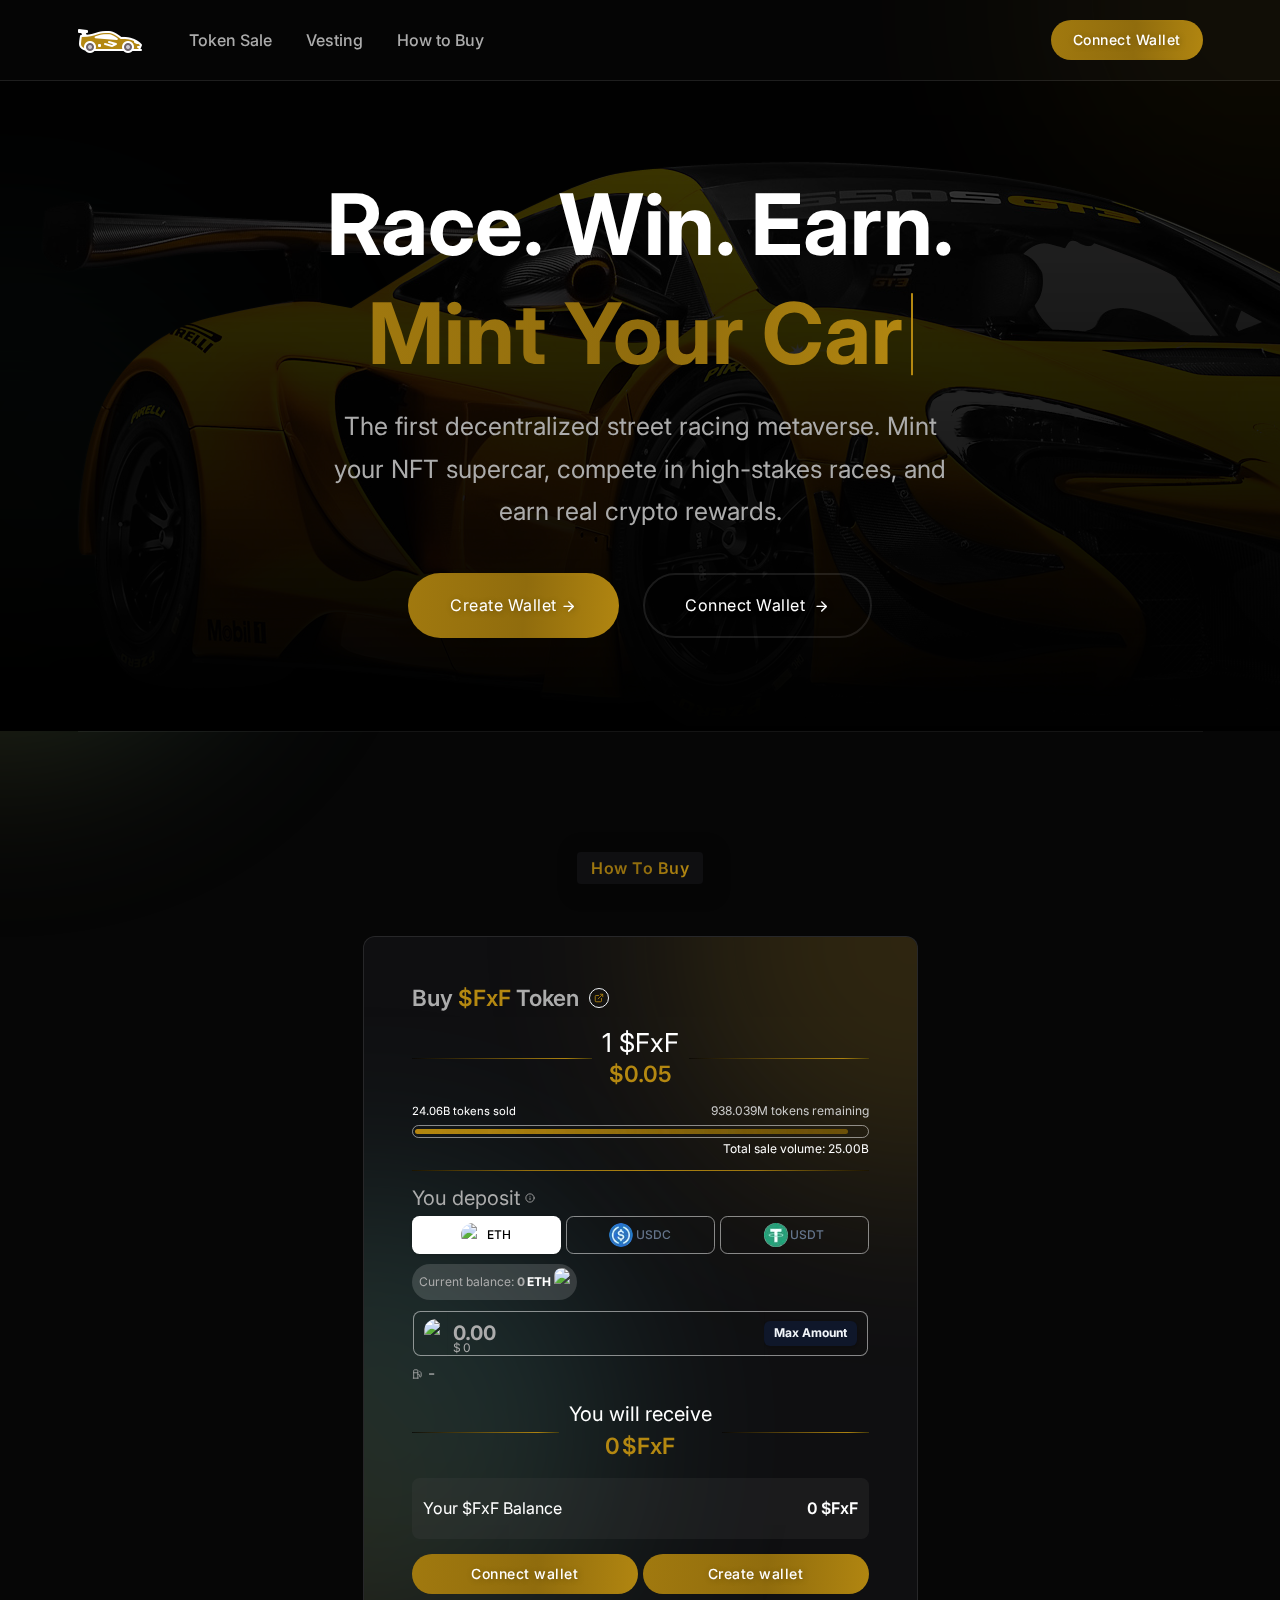
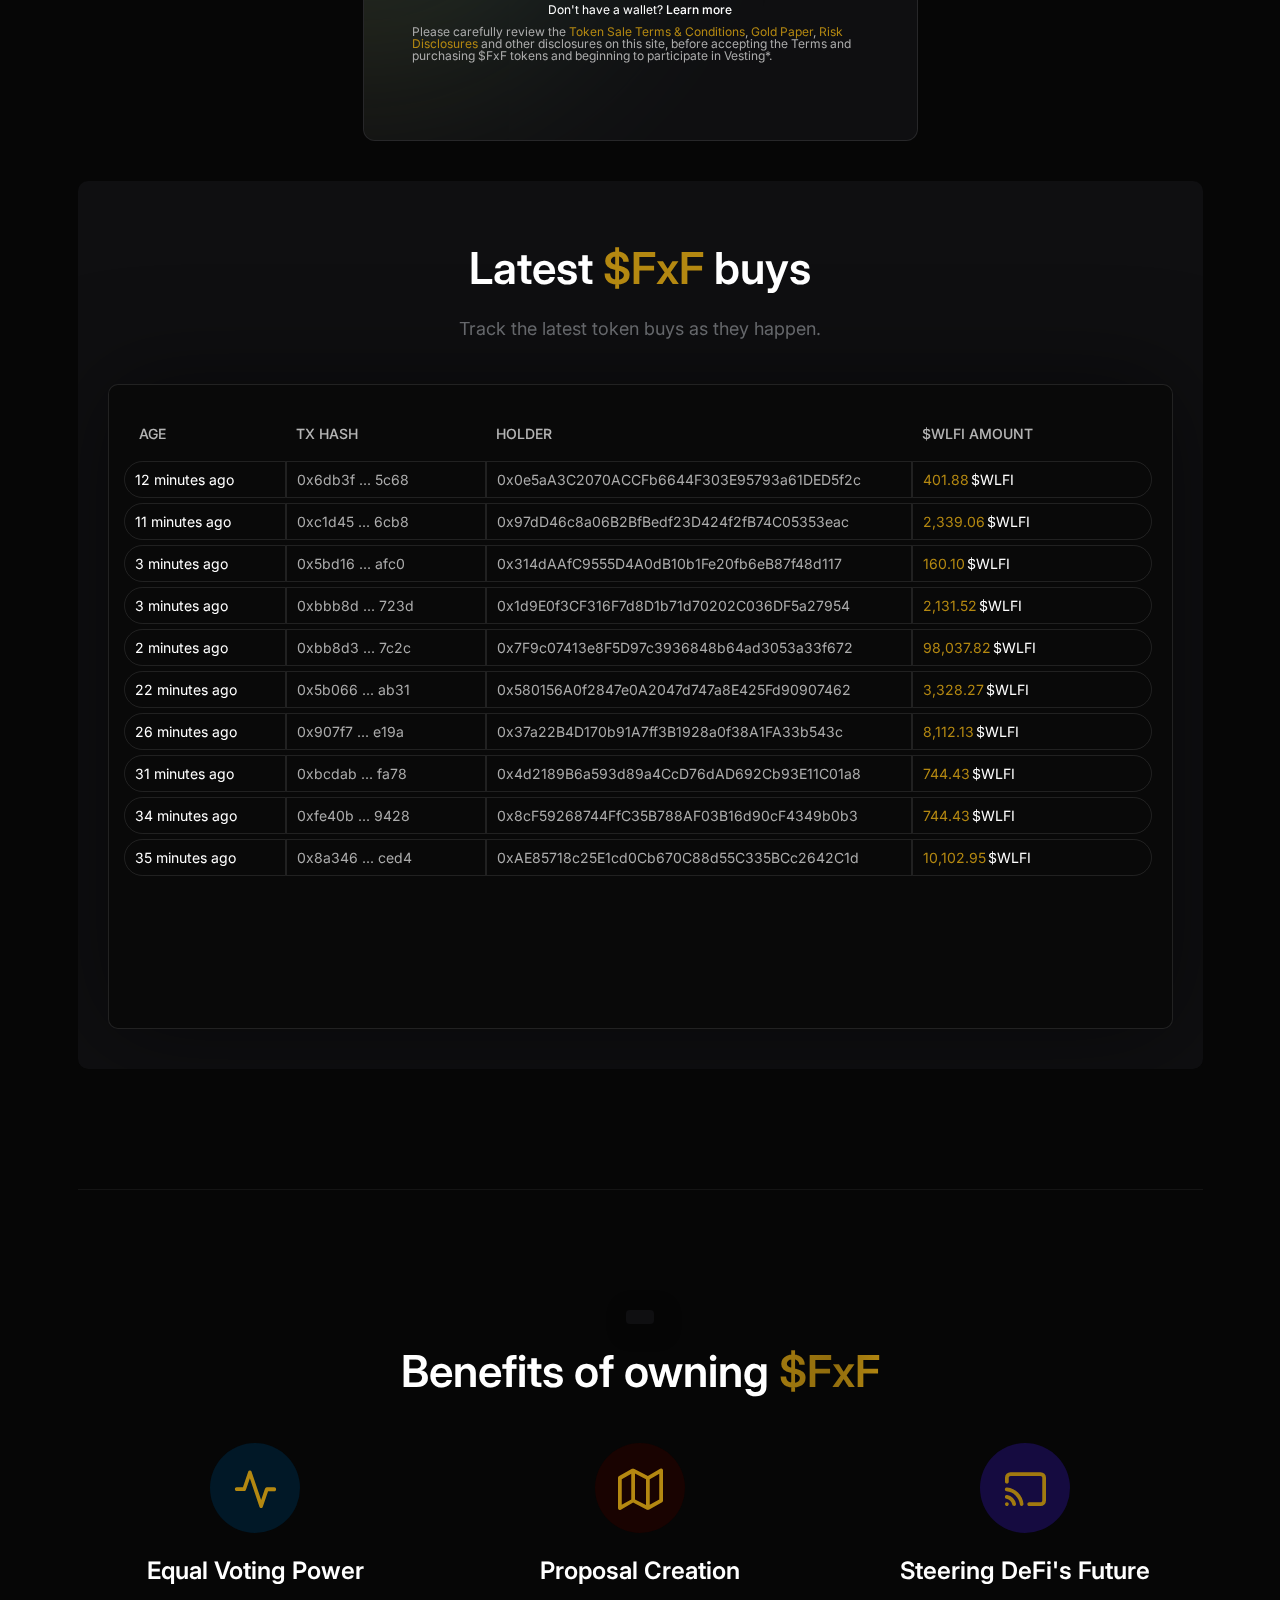
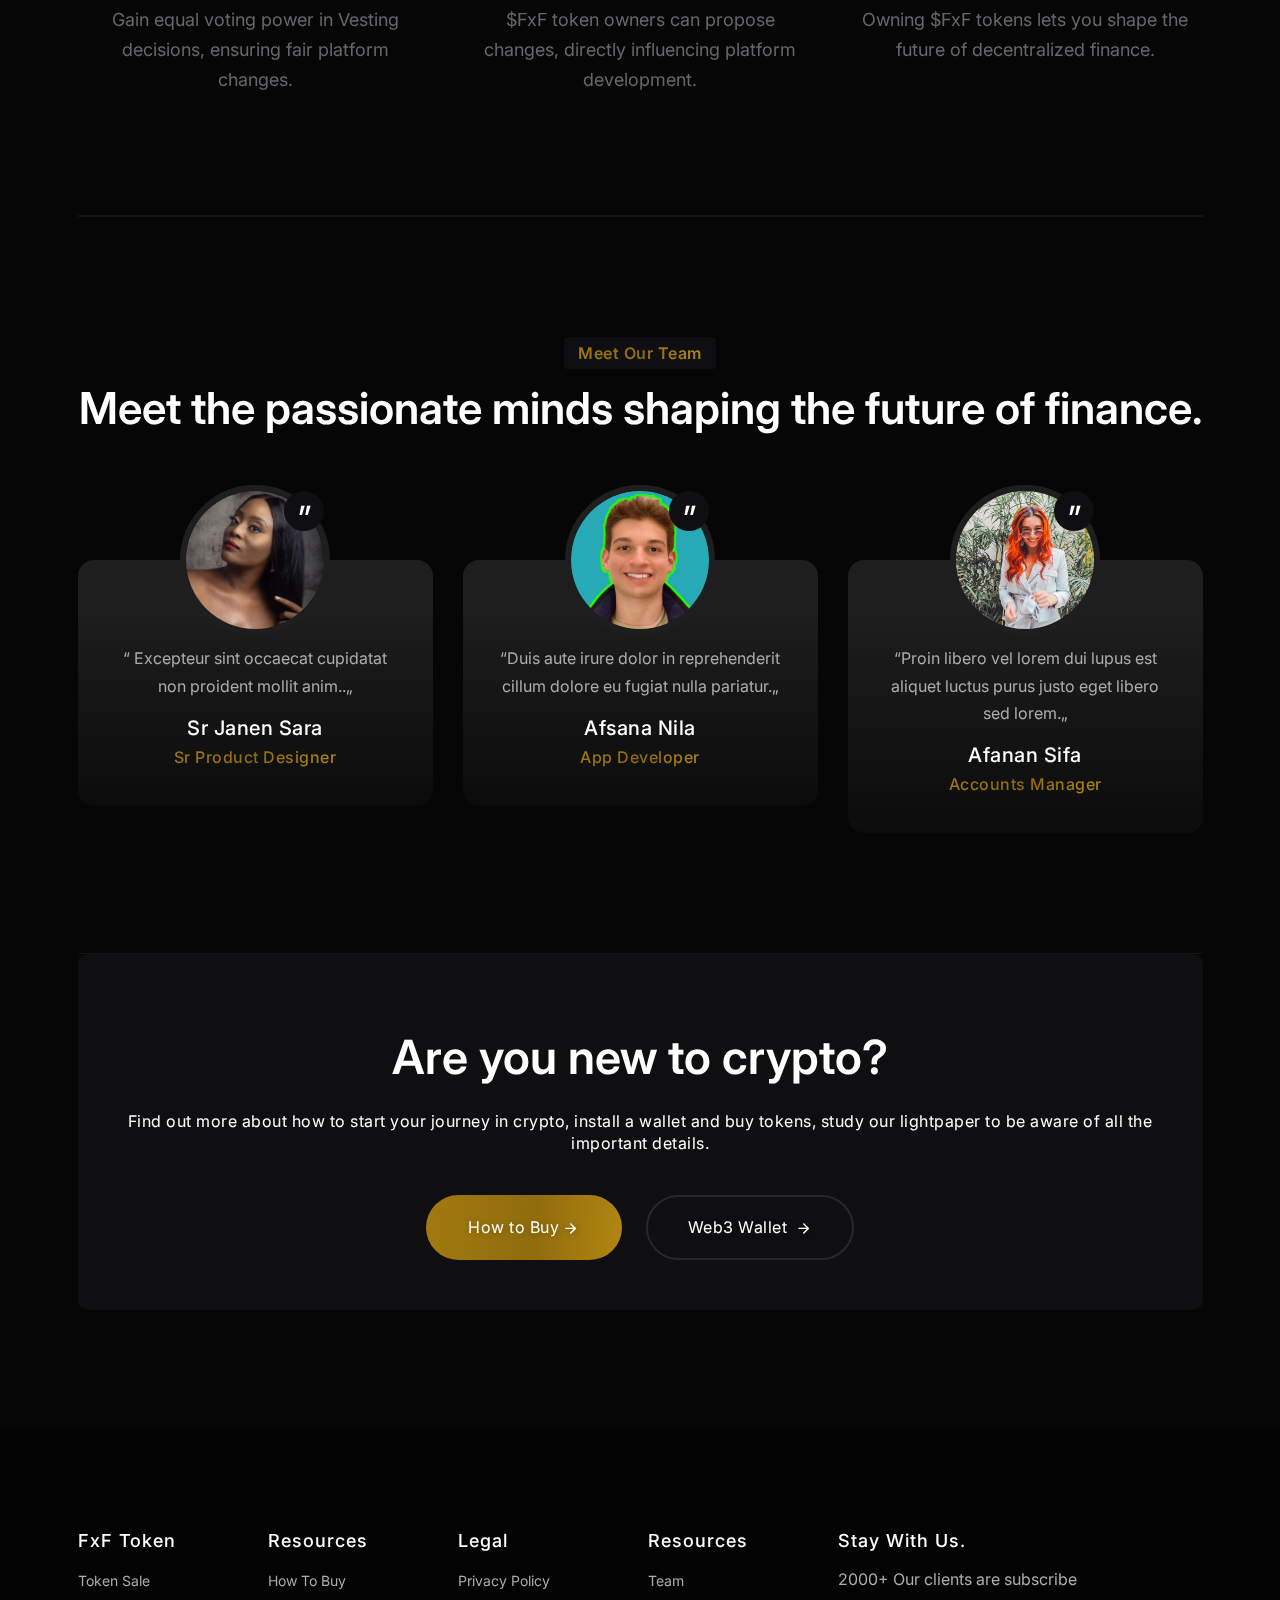
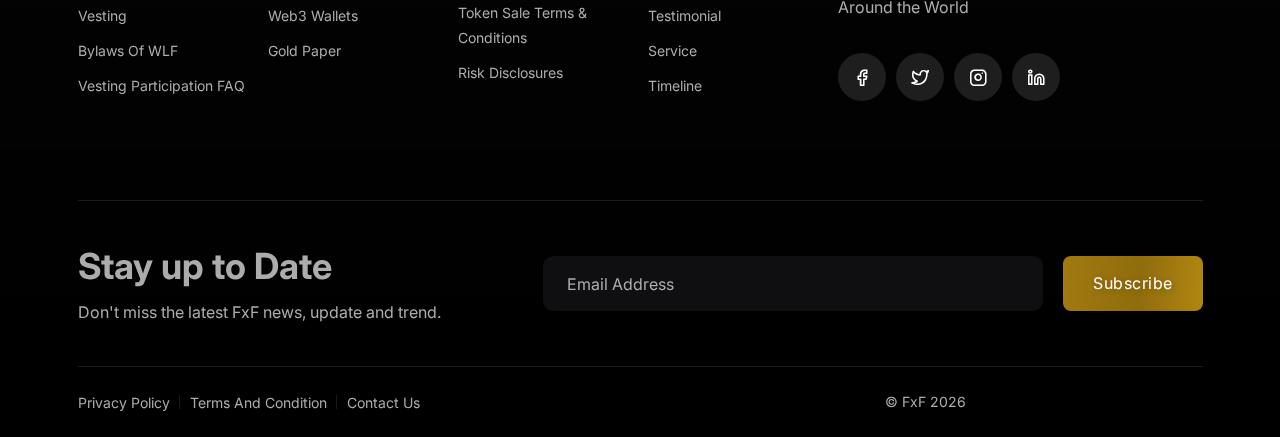
==== commit 47760efb: "Ui Design Updated" ====
--- a/index.html
+++ b/index.html
@@ -56,10 +56,10 @@
                       <a href="#">Token Sale</a>
                     </li>
                     <li>
-                      <a href="about.html">Governance</a>
+                      <a href="#">Vesting</a>
                     </li>
                     <li>
-                      <a href="contact.html">How to Buy</a>
+                      <a href="#">How to Buy</a>
                     </li>
                   </ul>
                 </nav>
@@ -112,10 +112,10 @@
           </div>
           <ul class="mainmenu">
             <li>
-              <a href="about.html">Token Sale</a>
+              <a href="#">Token Sale</a>
             </li>
             <li>
-              <a href="contact.html">Governance</a>
+              <a href="#">Vesting</a>
             </li>
             <li>
               <a href="how-to-buy">How to Buy</a>
@@ -277,7 +277,7 @@
               </div>
             </li>
             <li>
-              <a href="about.html">About</a>
+              <a href="#">About</a>
             </li>
             <li class="with-megamenu has-menu-child-item">
               <a href="#">Elements</a>
@@ -346,7 +346,7 @@
                           <a href="gallery.html">Gallery</a>
                         </li>
                         <li>
-                          <a href="contact.html">Contact</a>
+                          <a href="#">Contact</a>
                         </li>
                         <li>
                           <a href="brand.html">Brand</a>
@@ -451,7 +451,7 @@
               </ul>
             </li>
             <li>
-              <a href="contact.html">Contact</a>
+              <a href="#">Contact</a>
             </li>
           </ul>
         </div>
@@ -601,7 +601,7 @@
                             background: linear-gradient(
                               90deg,
                               rgba(6, 4, 1, 0.7) 0%,
-                              rgb(245 78 89) 85.5%,
+                              rgb(172 130 16) 85.5%,
                               rgba(83, 70, 4, 0.7) 100%
                             );
                           "
@@ -628,7 +628,7 @@
                             background: linear-gradient(
                               90deg,
                               rgba(6, 4, 1, 0.7) 0%,
-                              rgb(245 78 89) 85.5%,
+                              rgb(172 130 16) 85.5%,
                               rgba(83, 70, 4, 0.7) 100%
                             );
                           "
@@ -690,11 +690,11 @@
                         style="
                           background: linear-gradient(
                               90deg,
-                              rgb(118 71 206) 0%,
-                              rgb(225 63 162) 25%,
-                              rgb(247 79 82) 50%,
-                              rgb(208 64 168) 75%,
-                              rgb(130 71 202) 100%
+                              #1c1501 0%,
+                              rgb(147 110 13) 25%,
+                              rgb(172 130 16) 50%,
+                              rgb(158 119 15) 75%,
+                              #1c1501 100%
                             ),
                             linear-gradient(
                               0deg,
@@ -815,30 +815,7 @@
                                 class="tw-rounded-full sm:tw-w-[20px] md:tw-w-[24px]"
                                 src="assets/images/logo-2.webp"
                                 style="color: transparent"
-                              />USDT</button
-                            ><button
-                              type="button"
-                              role="tab"
-                              aria-selected="false"
-                              aria-controls="radix-:r3:-content-0xC02aaA39b223FE8D0A0e5C4F27eAD9083C756Cc2"
-                              data-state="inactive"
-                              id="radix-:r3:-trigger-0xC02aaA39b223FE8D0A0e5C4F27eAD9083C756Cc2"
-                              class="tw-justify-center tw-whitespace-nowrap tw-font-medium tw-ring-offset-background tw-transition-all data-[state=active]:tw-bg-background data-[state=active]:tw-text-foreground data-[state=active]:tw-shadow focus-visible:tw-outline-none focus-visible:tw-ring-2 focus-visible:tw-ring-ring focus-visible:tw-ring-offset-2 disabled:tw-pointer-events-none disabled:tw-opacity-50 sm:text-sm md:text-base tw-flex tw-flex-1 tw-items-center tw-gap-1 tw-rounded-xl tw-border tw-border-white/50 tw-bg-transparent tw-px-2 tw-py-2.5 tw-text-xs hover:tw-bg-white hover:tw-text-black"
-                              tabindex="-1"
-                              data-orientation="horizontal"
-                              data-radix-collection-item=""
-                            >
-                              <img
-                                alt="Wrapped Ether"
-                                loading="lazy"
-                                width="16"
-                                height="16"
-                                decoding="async"
-                                data-nimg="1"
-                                class="tw-rounded-full sm:tw-w-[20px] md:tw-w-[24px]"
-                                src="assets/images/weth.webp"
-                                style="color: transparent"
-                              />WETH
+                              />USDT
                             </button>
                           </div>
                         </div>
@@ -981,7 +958,7 @@
                             background: linear-gradient(
                               90deg,
                               rgba(6, 4, 1, 0.7) 0%,
-                              rgb(244 77 92) 85.5%,
+                              rgb(172 130 16) 85.5%,
                               rgba(83, 70, 4, 0.7) 100%
                             );
                           "
@@ -1013,7 +990,7 @@
                             background: linear-gradient(
                               90deg,
                               rgba(6, 4, 1, 0.7) 0%,
-                              rgb(244 77 92) 85.5%,
+                              rgb(172 130 16) 85.5%,
                               rgba(83, 70, 4, 0.7) 100%
                             );
                           "
@@ -1092,7 +1069,7 @@
                         >
                         and other disclosures on this site, before accepting the
                         Terms and purchasing $FxF tokens and beginning to
-                        participate in governance*.
+                        participate in Vesting*.
                       </p>
                     </div>
                   </div>
@@ -1119,9 +1096,7 @@
                   </h6>
                   <h2 class="title w-600">
                     Latest
-                    <span style="color: hsl(355.69deg 89.3% 63.33%)">
-                      $FxF
-                    </span>
+                    <span style="color: #b48811"> $FxF </span>
                     buys
                   </h2>
                   <p class="description b1 color-gray mb--0">
@@ -2027,8 +2002,8 @@
                     <a href="#">Equal Voting Power</a>
                   </h4>
                   <p class="description b1 color-gray mb--0">
-                    Gain equal voting power in governance decisions, ensuring
-                    fair platform changes.
+                    Gain equal voting power in Vesting decisions, ensuring fair
+                    platform changes.
                   </p>
                 </div>
               </div>
@@ -2620,13 +2595,13 @@
                         <a href="#">Token Sale</a>
                       </li>
                       <li>
-                        <a href="#">Governance</a>
+                        <a href="#">Vesting</a>
                       </li>
                       <li>
                         <a href="#">Bylaws of WLF</a>
                       </li>
                       <li>
-                        <a href="#">Governance Participation FAQ</a>
+                        <a href="#">Vesting Participation FAQ</a>
                       </li>
                     </ul>
                   </div>
@@ -2767,7 +2742,7 @@
                     </li>
                     <li><a href="#">Terms And Condition</a></li>
                     <li>
-                      <a href="contact.html">Contact Us</a>
+                      <a href="#">Contact Us</a>
                     </li>
                   </ul>
                 </div>
--- a/assets/css/59cd303f553da101.css
+++ b/assets/css/59cd303f553da101.css
@@ -3143,7 +3143,7 @@
   color: rgb(204 204 204 / var(--tw-text-opacity));
 }
 .tw-text-accent {
-  color: hsl(355.69deg 89.3% 63.33%);
+  color: #b48811;
 }
 .tw-text-accent-foreground {
   color: hsl(var(--accent-foreground));
--- a/assets/css/style.css
+++ b/assets/css/style.css
@@ -82,16 +82,16 @@
 /*-- Variables --*/
 @import url("https://fonts.googleapis.com/css2?family=Inter:wght@300;400;500;600;700;800&display=swap");
 :root {
-  --color-primary: #059dff;
+  --color-primary: #b48811;
   --color-primary-rgba: rgb(5, 157, 255);
   --color-primary-rgba-2: rgba(5, 157, 255, 0.15);
   --color-primary-alt: #059dff;
   --color-primary-light: #059dff;
   --color-primary-lightest: #059dff;
-  --color-secondary: #fb5343;
-  --color-tertiary: #6549d5;
+  --color-secondary: #b48811;
+  --color-tertiary: #a27a0f;
   --color-tertiary-alt: #6549d5;
-  --color-pink: #e33fa1;
+  --color-pink: #906c0d;
   --color-light-green: #36c6f0;
   --color-primary-darker: #011827;
   --color-tertiary-darker: #150b40;
@@ -845,6 +845,17 @@
     padding-left: 19px;
   }
 }
+
+.slider-area {
+  background-image: url(../images/Race-Car-PNG-Images.png),
+    linear-gradient(rgb(0 0 0 / 74%), rgb(0 0 0));
+  background-blend-mode: overlay;
+}
+/* .slider-area {
+  background-image: url(../images/75609b9edaecfd9de367ab6919dcbc72.gif),
+    linear-gradient(rgb(0 0 0 / 74%), rgb(0 0 0));
+  background-blend-mode: overlay;
+} */
 ul.liststyle.bullet li::before {
   position: absolute;
   content: "";
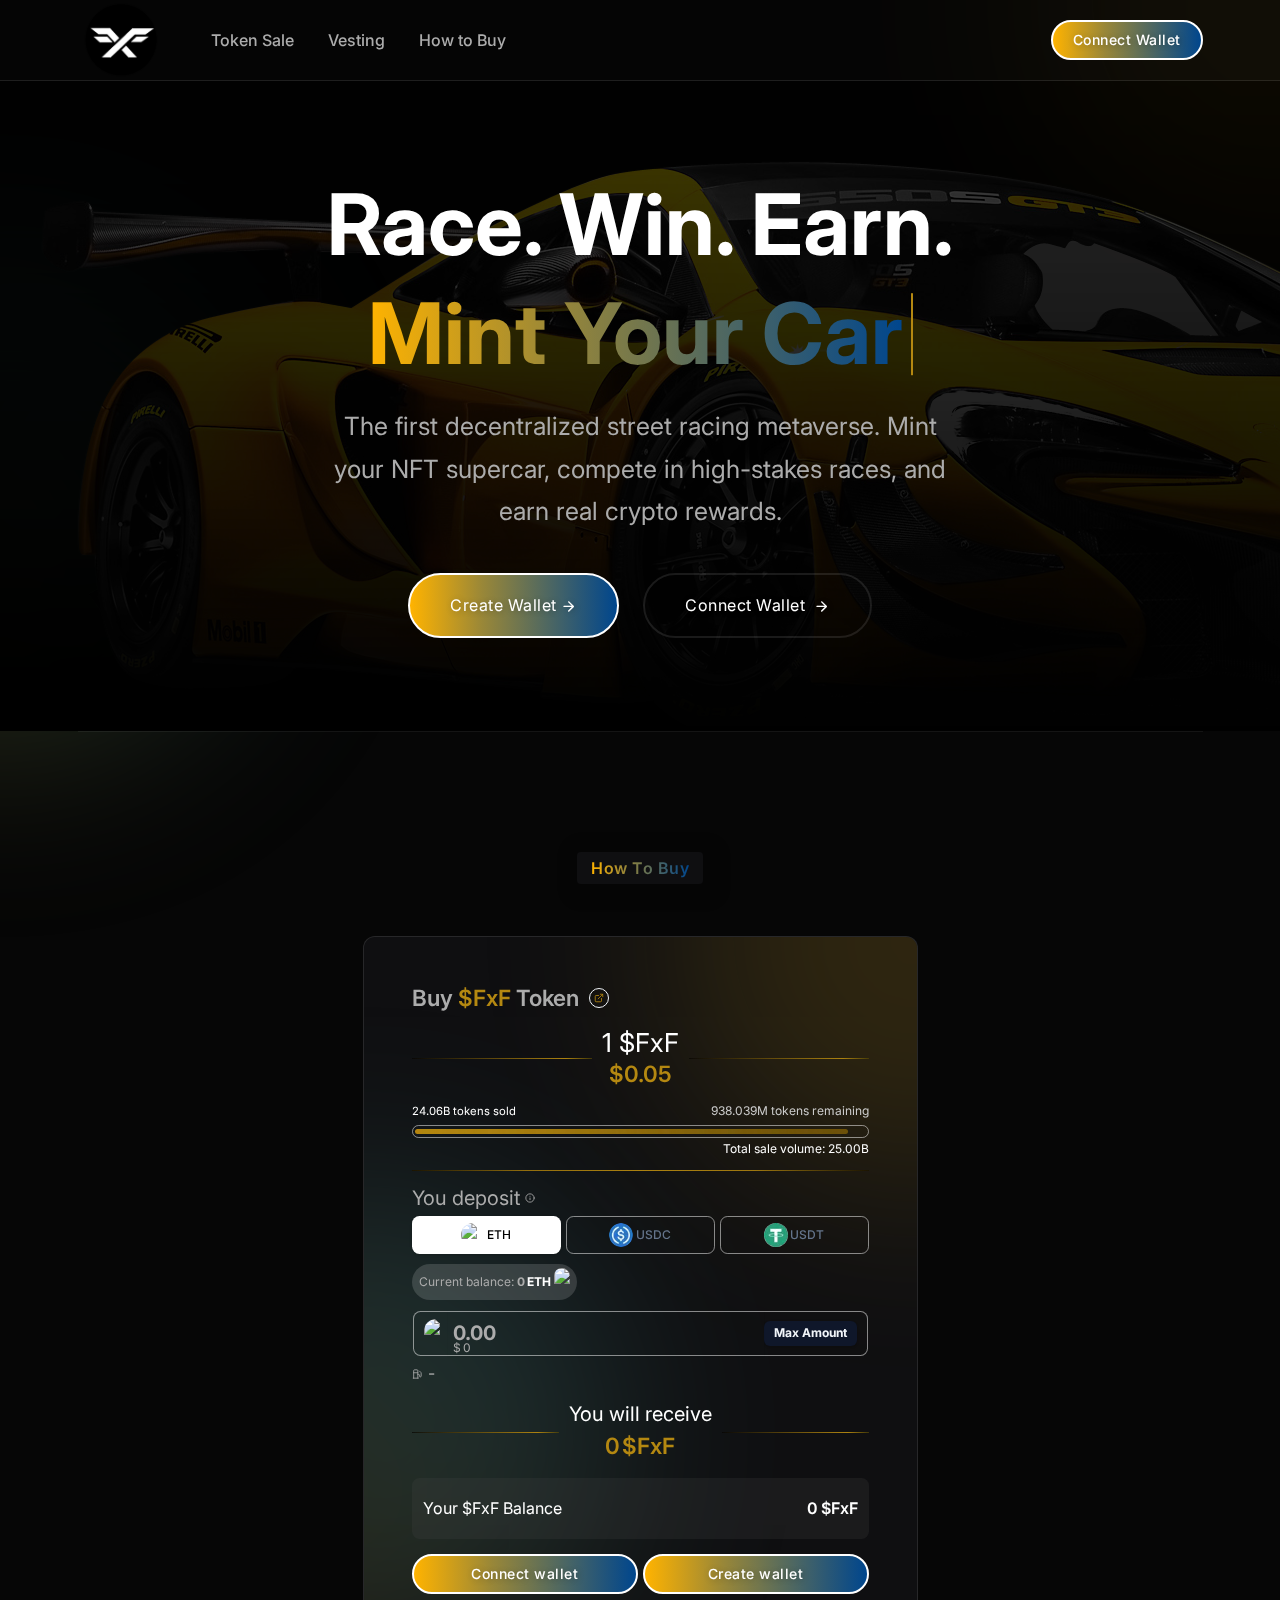
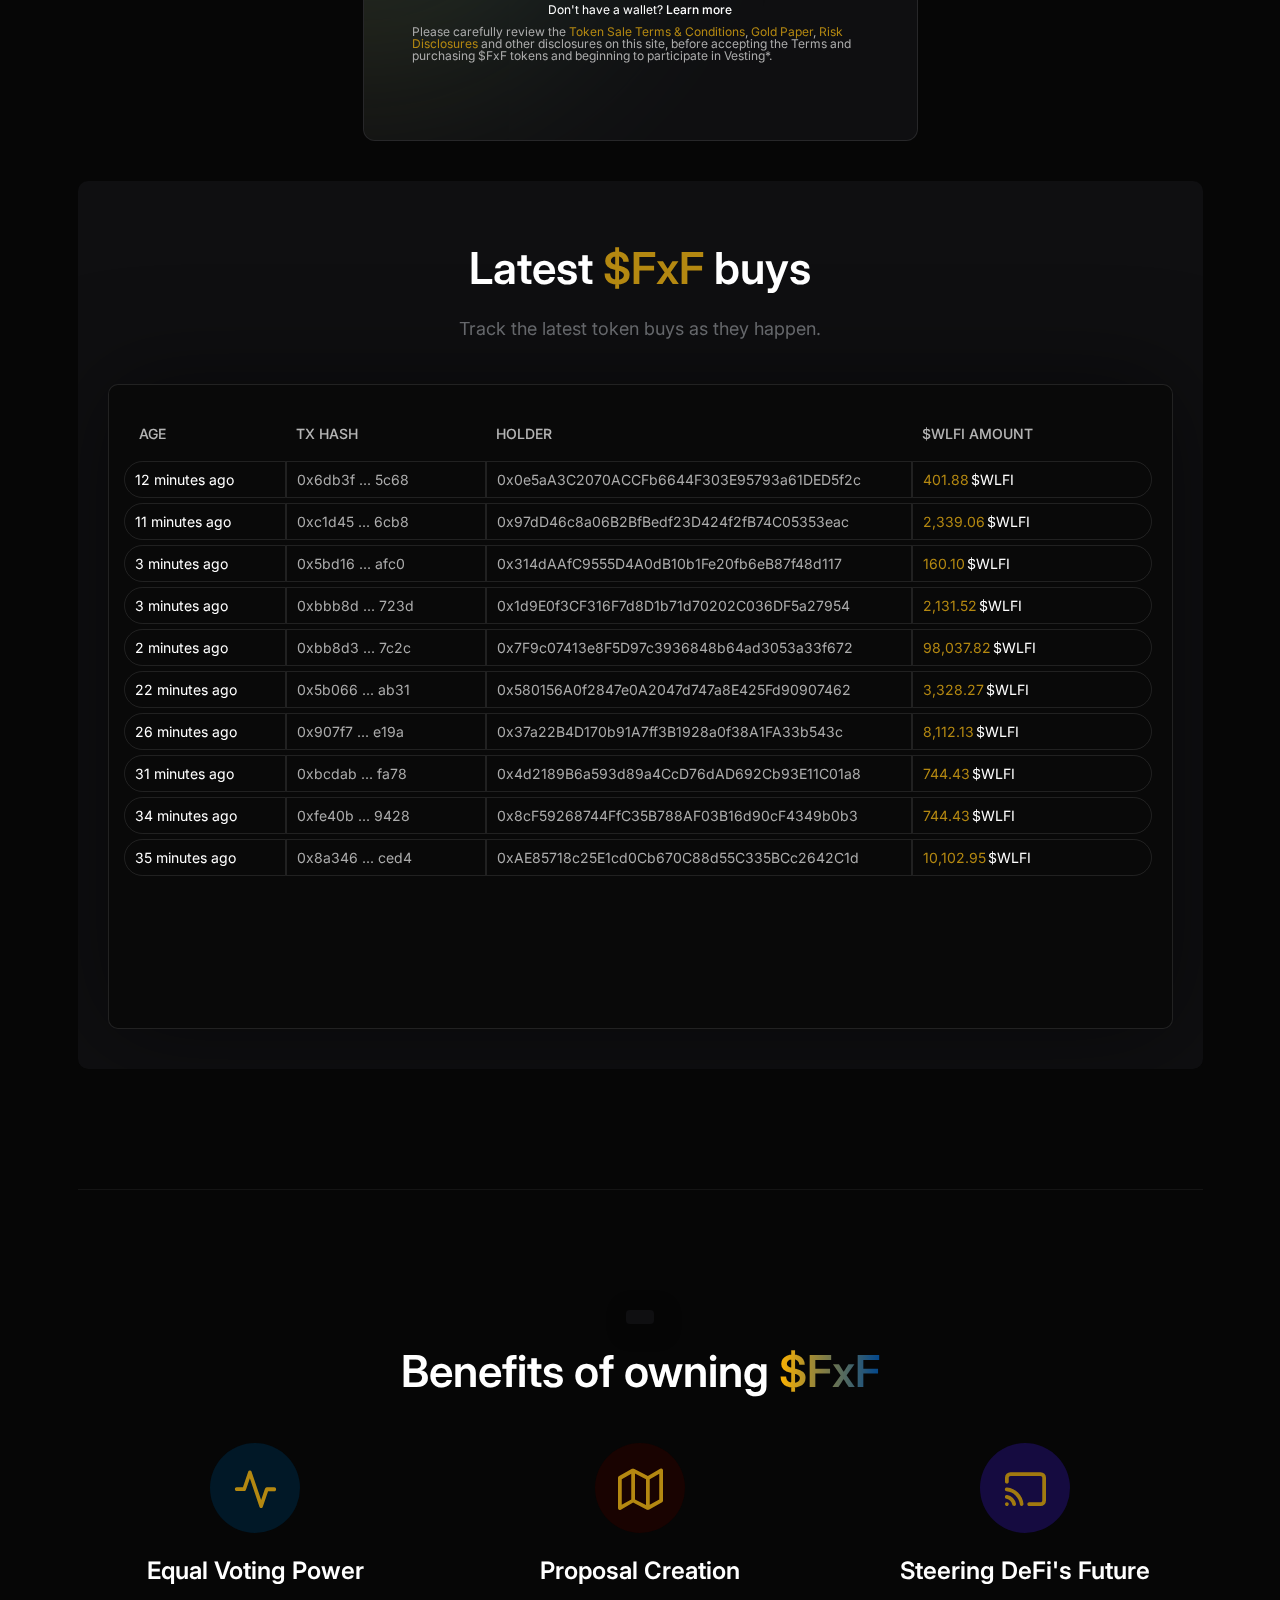
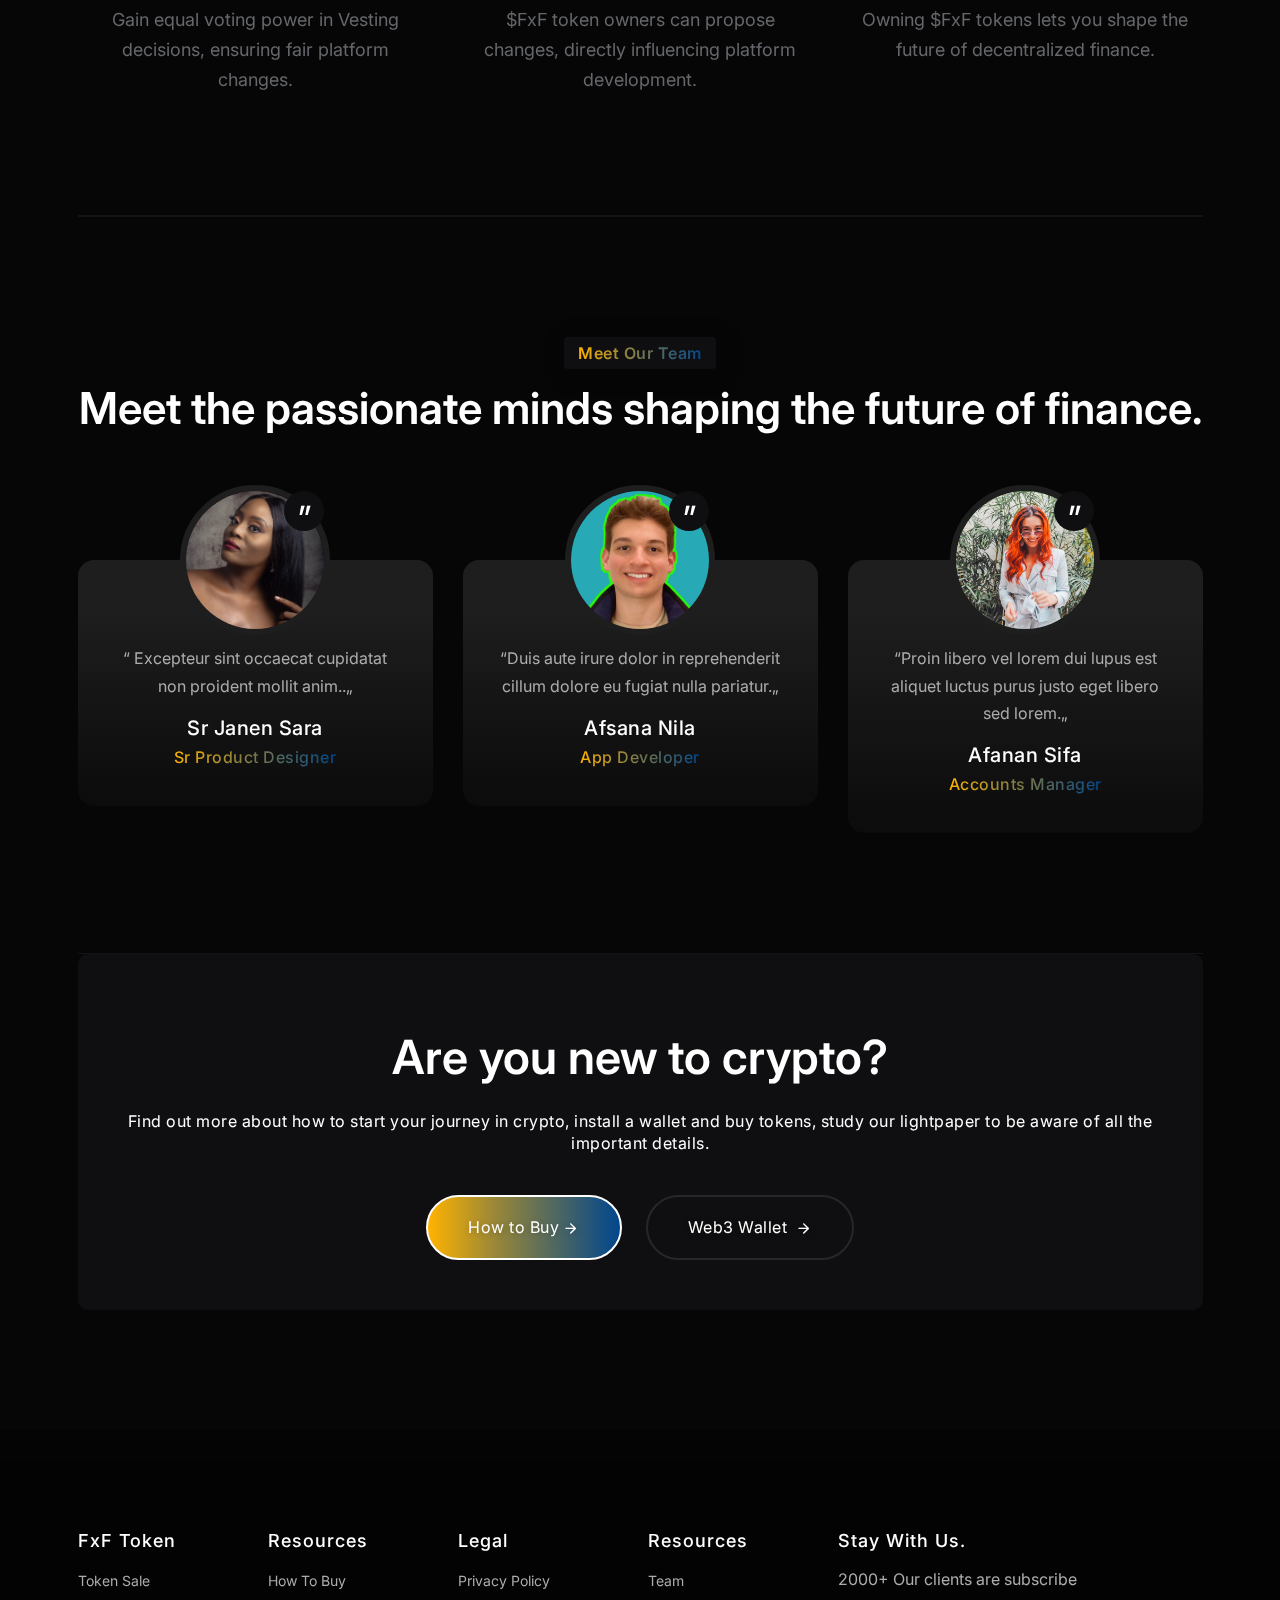
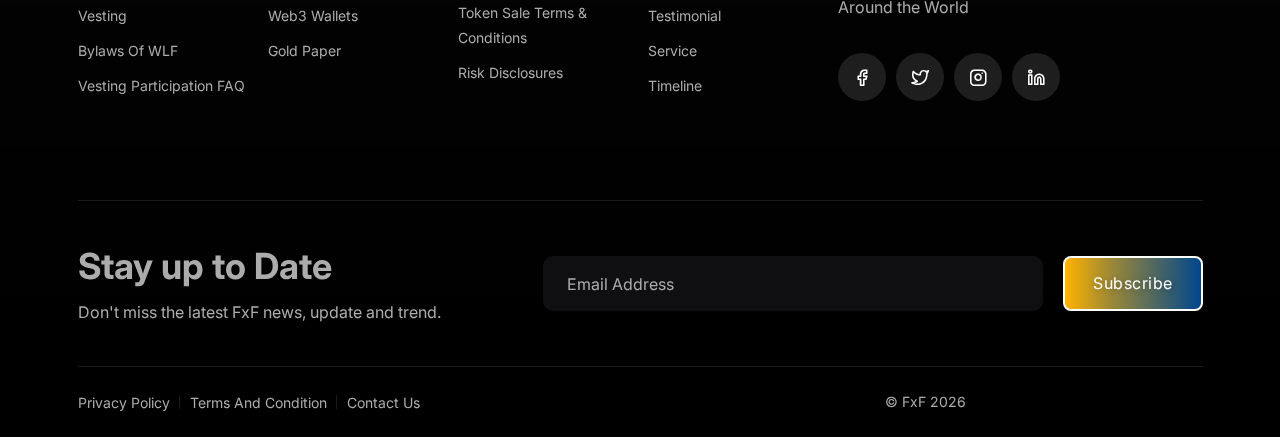
==== commit 5276abc4: "UI Design Updated" ====
--- a/index.html
+++ b/index.html
@@ -59,7 +59,7 @@
                       <a href="#">Vesting</a>
                     </li>
                     <li>
-                      <a href="#">How to Buy</a>
+                      <a href="how-to-buy.html">How to Buy</a>
                     </li>
                   </ul>
                 </nav>
@@ -94,12 +94,12 @@
               <a href="index.html">
                 <img
                   class="logo-light"
-                  src="assets/images/logo/logo.png"
+                  src="assets/images/logo.png"
                   alt="Corporate Logo"
                 />
                 <img
                   class="logo-dark"
-                  src="assets/images/logo/logo-dark.png"
+                  src="assets/images/logo.png"
                   alt="Corporate Logo"
                 />
               </a>
@@ -138,12 +138,12 @@
               <a href="index.html">
                 <img
                   class="logo-light"
-                  src="assets/images/logo/logo.png"
+                  src="assets/images/logo.png"
                   alt="Corporate Logo"
                 />
                 <img
                   class="logo-dark"
-                  src="assets/images/logo/logo-dark.png"
+                  src="assets/images/logo.png"
                   alt="Corporate Logo"
                 />
               </a>
@@ -2614,7 +2614,7 @@
                     <div class="inner">
                       <ul class="footer-link link-hover">
                         <li>
-                          <a href="#">How to buy</a>
+                          <a href="how-to-buy.html">How to buy</a>
                         </li>
                         <li>
                           <a href="#">Web3 wallets</a>
--- a/assets/css/style.css
+++ b/assets/css/style.css
@@ -86,7 +86,7 @@
   --color-primary-rgba: rgb(5, 157, 255);
   --color-primary-rgba-2: rgba(5, 157, 255, 0.15);
   --color-primary-alt: #059dff;
-  --color-primary-light: #059dff;
+  --color-primary-light: #906c0d;
   --color-primary-lightest: #059dff;
   --color-secondary: #b48811;
   --color-tertiary: #a27a0f;
@@ -7769,14 +7769,37 @@
 /* Theme Gradient */
 .theme-gradient,
 .counter-style-1 .count-number {
-  background: linear-gradient(
+  /* background: linear-gradient(
       95deg,
       var(--color-primary) 15%,
       var(--color-tertiary) 45%,
       var(--color-pink) 75%,
       var(--color-secondary) 100%
     )
-    98%/200% 100%;
+    98%/200% 100%; */
+  /* background: radial-gradient(
+      ellipse farthest-corner at right bottom,
+      #fedb37 0%,
+      #fdb931 8%,
+      #9f7928 30%,
+      #8a6e2f 40%,
+      transparent 80%
+    ),
+    radial-gradient(
+      ellipse farthest-corner at left top,
+      #ffffff 0%,
+      #ffffac 8%,
+      #d1b464 25%,
+      #5d4a1f 62.5%,
+      #5d4a1f 100%
+    ); */
+
+  background-image: linear-gradient(
+    90deg,
+    #ffb300 0%,
+    #998738 35%,
+    #00468d 100%
+  );
   text-transform: capitalize;
   -webkit-background-clip: text;
   background-clip: text;
@@ -9124,7 +9147,7 @@
   align-items: center;
 }
 .header-default .logo a img {
-  max-height: 45px;
+  max-height: 80px;
 }
 .header-default .header-right {
   display: flex;
@@ -10019,17 +10042,41 @@
   padding: 0 28px;
   border-style: solid;
   border-width: 2px;
-  border-color: transparent;
+  border-color: #fff;
   border-radius: 8px;
   background-color: transparent;
-  background: linear-gradient(
+
+  background-image: linear-gradient(
+    90deg,
+    #ffb300 0%,
+    #998738 35%,
+    #00468d 100%
+  );
+
+  /* background: radial-gradient(
+      ellipse farthest-corner at right bottom,
+      #fedb37 0%,
+      #fdb931 8%,
+      #9f7928 30%,
+      #8a6e2f 40%,
+      transparent 80%
+    ),
+    radial-gradient(
+      ellipse farthest-corner at left top,
+      #ffffff 0%,
+      #ffffac 8%,
+      #d1b464 25%,
+      #5d4a1f 62.5%,
+      #5d4a1f 100%
+    ); */
+  /* background: linear-gradient(
       95deg,
       var(--color-primary) 15%,
       var(--color-tertiary) 45%,
       var(--color-pink) 75%,
       var(--color-secondary) 100%
     )
-    95%/200% 100%;
+    95%/200% 100%; */
   transition-duration: 300ms;
   color: var(--color-white);
   font-size: 16px;
@@ -10123,8 +10170,32 @@
 a.btn-default.btn-border:hover,
 button.btn-default.btn-border:hover,
 div.btn-default.btn-border:hover {
-  background-color: var(--color-secondary);
-  border-color: var(--color-secondary);
+  /* background: radial-gradient(
+      ellipse farthest-corner at right bottom,
+      #fedb37 0%,
+      #fdb931 8%,
+      #9f7928 30%,
+      #8a6e2f 40%,
+      transparent 80%
+    ),
+    radial-gradient(
+      ellipse farthest-corner at left top,
+      #ffffff 0%,
+      #ffffac 8%,
+      #d1b464 25%,
+      #5d4a1f 62.5%,
+      #5d4a1f 100%
+    ); */
+  /* background-color: var(--color-secondary); */
+
+  background-image: linear-gradient(
+    90deg,
+    #ffb300 0%,
+    #998738 35%,
+    #00468d 100%
+  );
+  border: 1px solid #ffffff;
+  border-color: #ffff;
 }
 a.btn-default.text-underline,
 button.btn-default.text-underline,
@@ -12001,7 +12072,7 @@
   background: radial-gradient(
     50% 50% at 50% 50%,
     rgba(242, 201, 76, 0) 40.62%,
-    rgba(82, 56, 255, 0.5) 100%
+    rgb(157 118 14) 100%
   );
   -webkit-transform: translate(-50%, -50%);
   transform: translate(-50%, -50%);
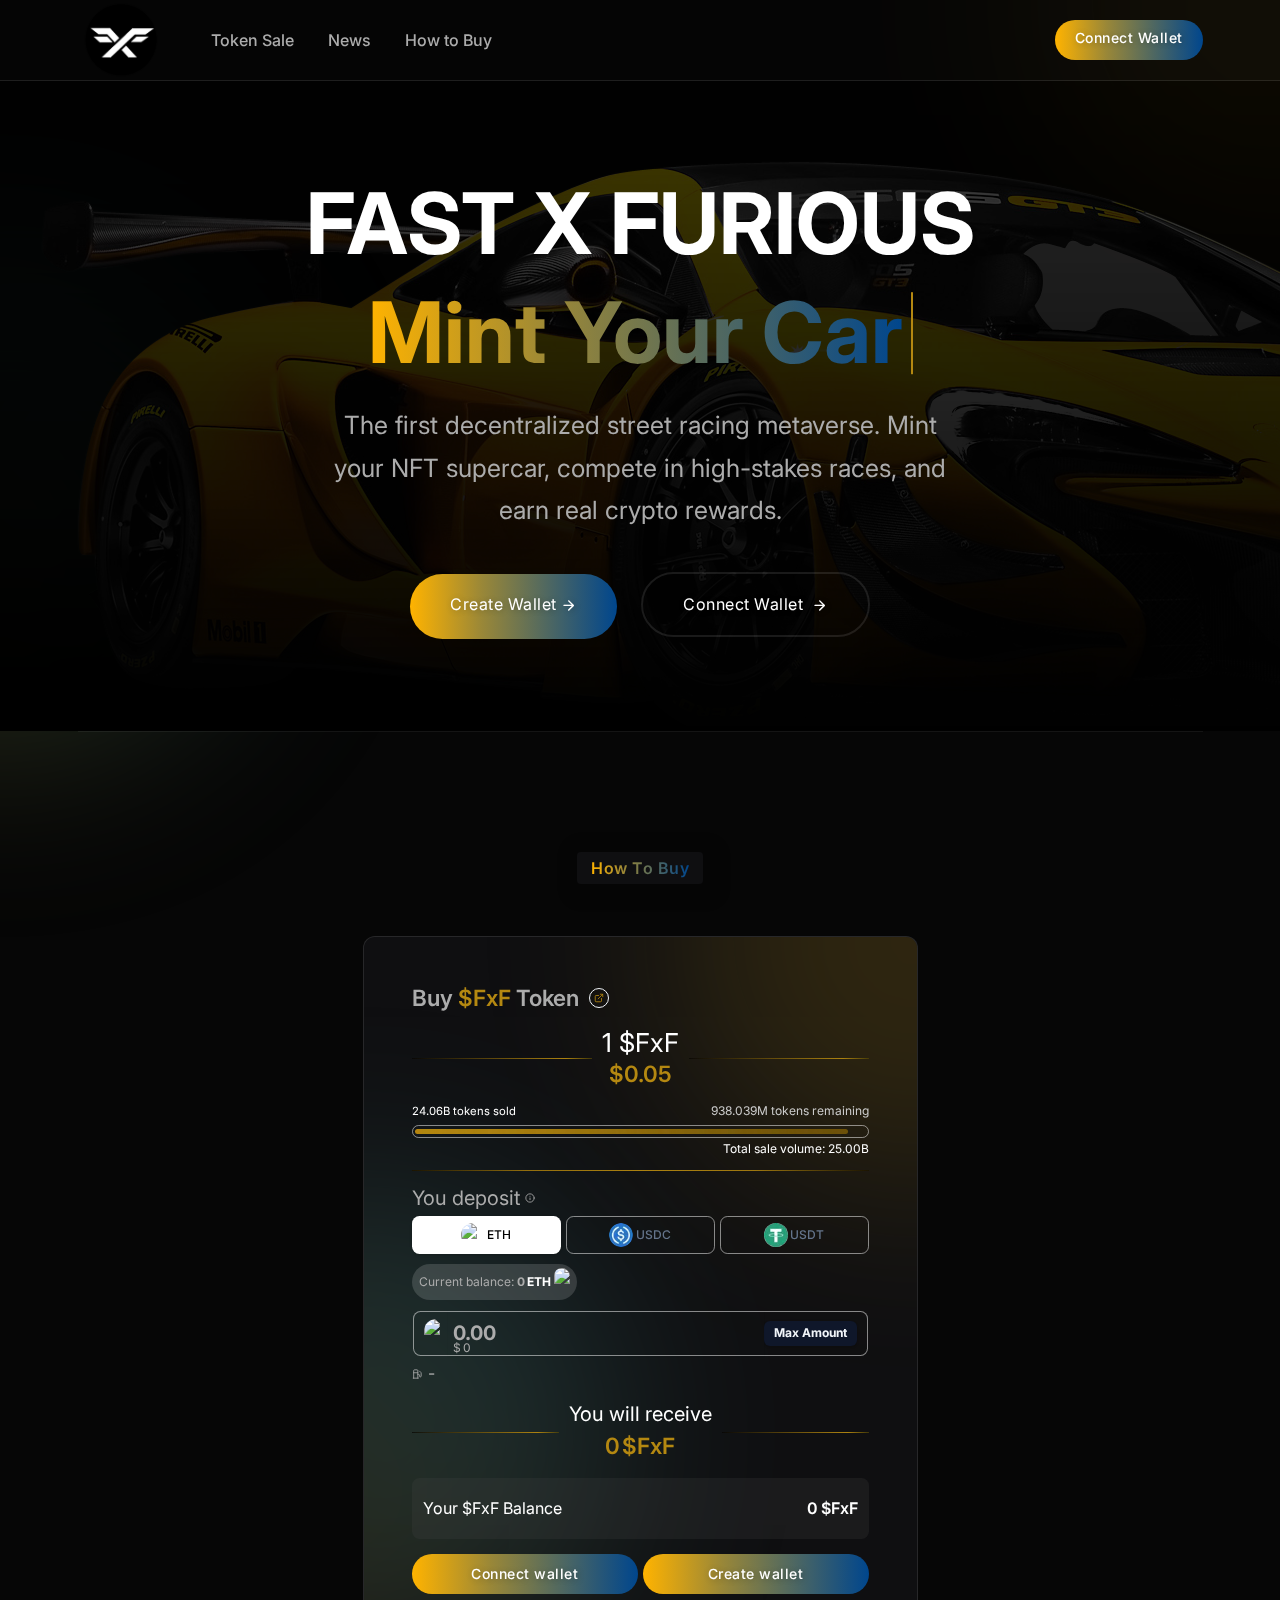
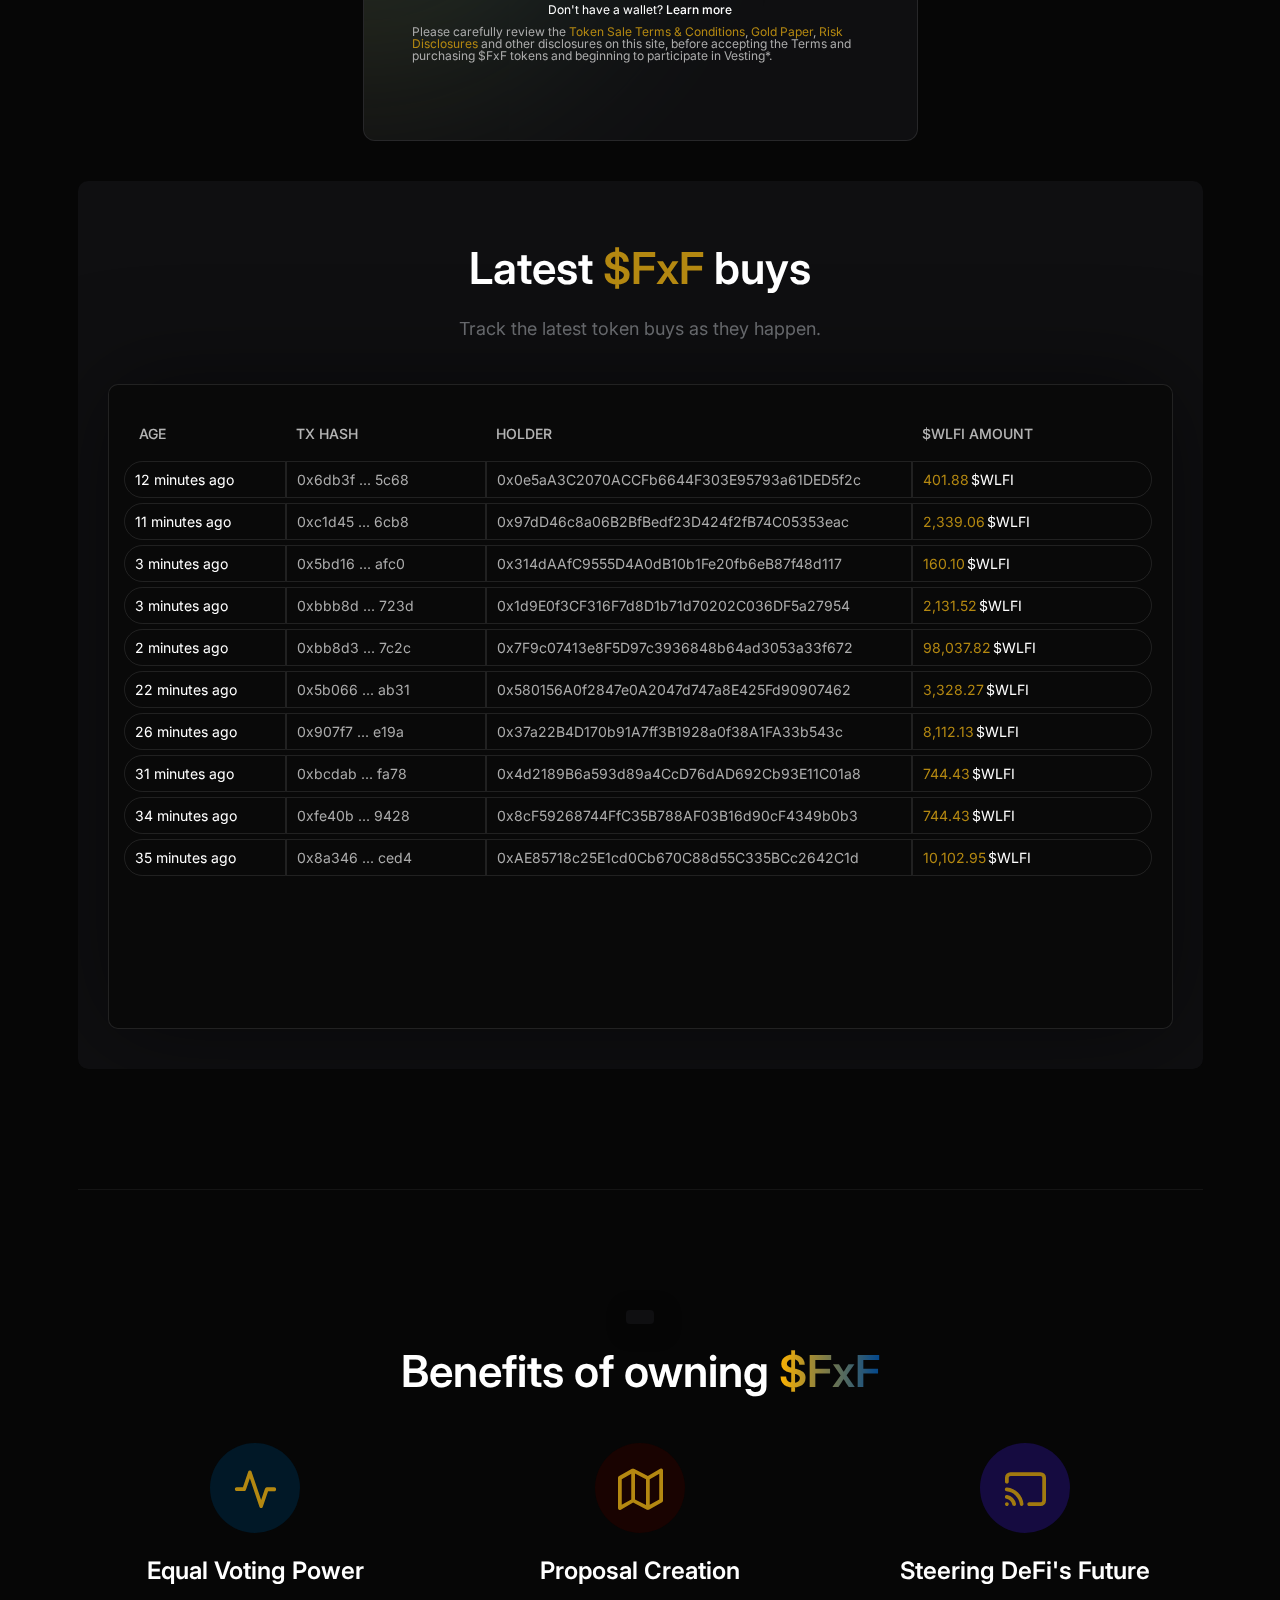
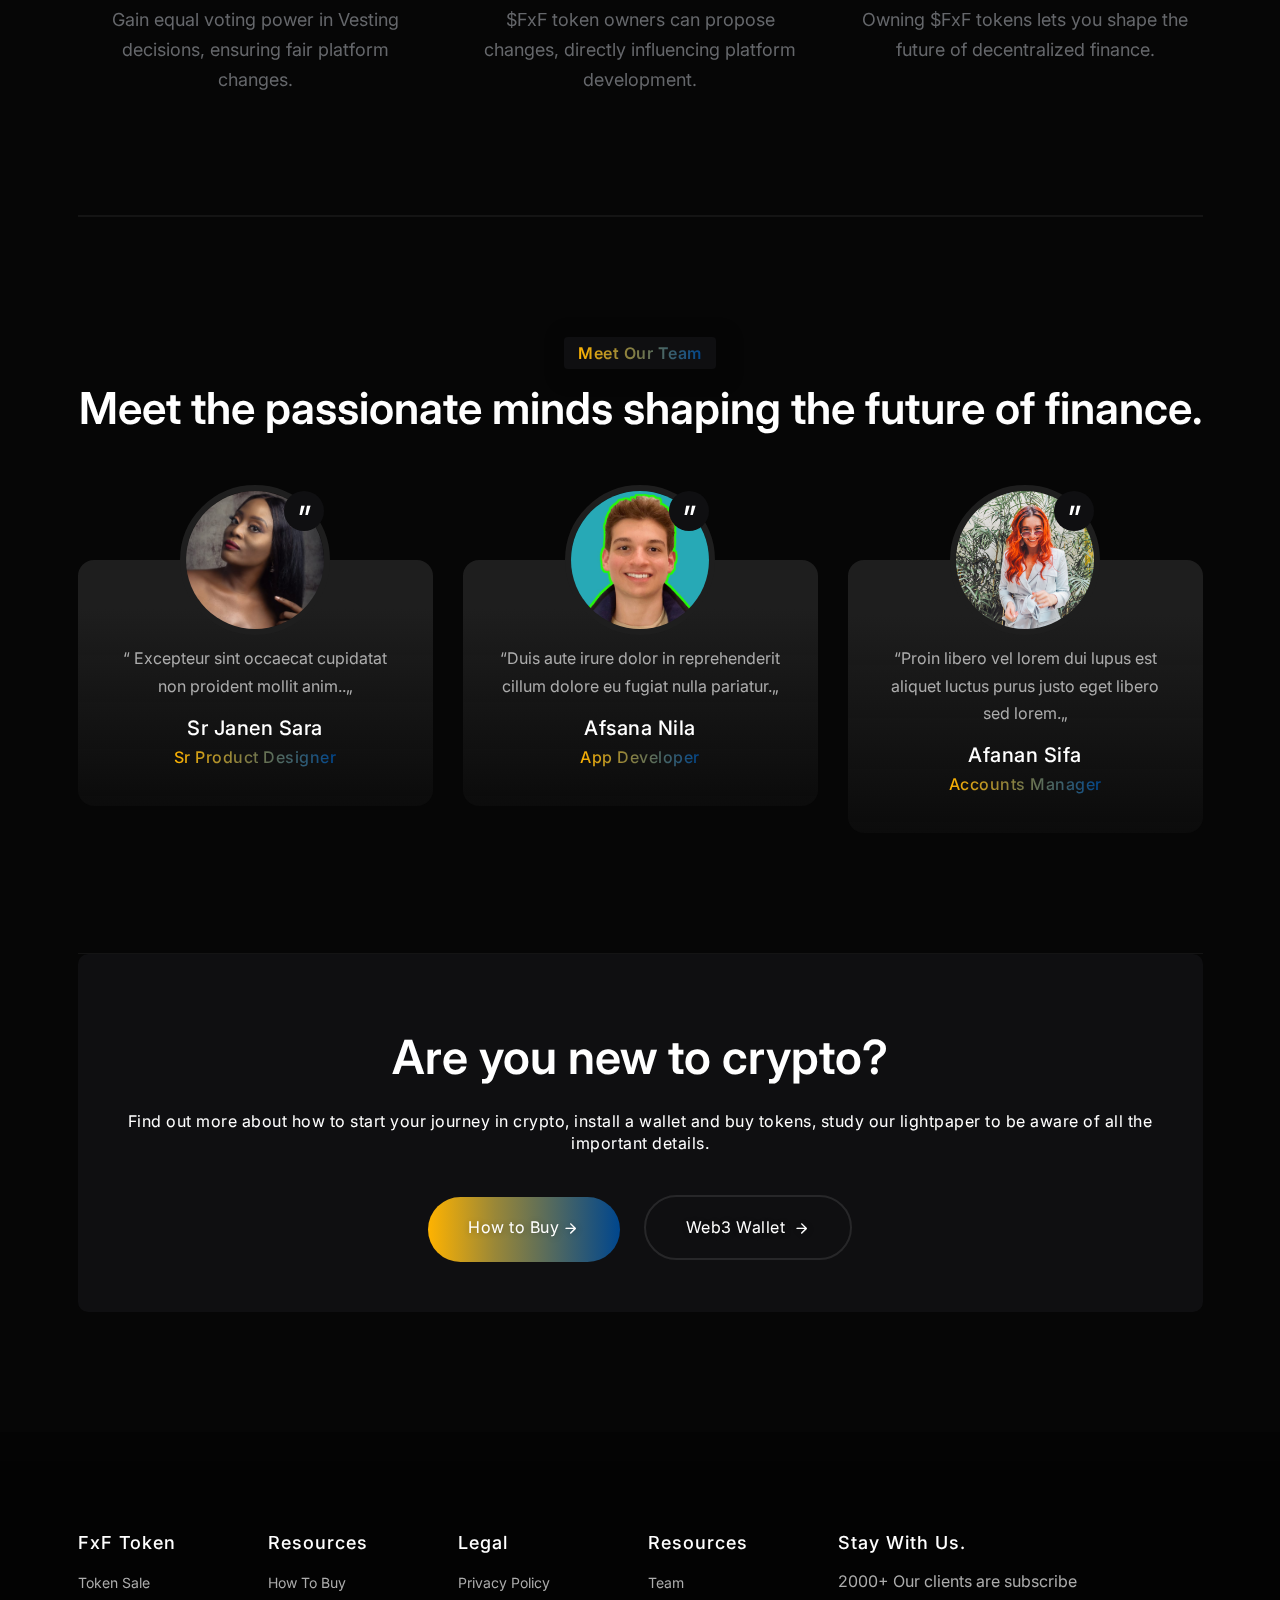
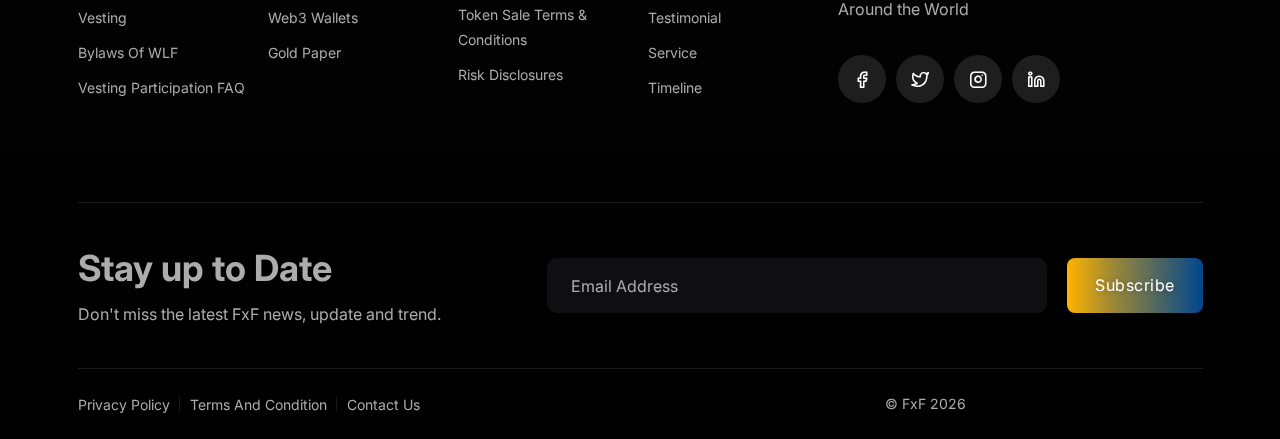
==== commit 9668b9ec: "UI Design updated" ====
--- a/index.html
+++ b/index.html
@@ -56,7 +56,7 @@
                       <a href="#">Token Sale</a>
                     </li>
                     <li>
-                      <a href="#">Vesting</a>
+                      <a href="raffles-new.html">News</a>
                     </li>
                     <li>
                       <a href="how-to-buy.html">How to Buy</a>
@@ -115,10 +115,10 @@
               <a href="#">Token Sale</a>
             </li>
             <li>
-              <a href="#">Vesting</a>
+              <a href="raffles-new.html">News</a>
             </li>
             <li>
-              <a href="how-to-buy">How to Buy</a>
+              <a href="how-to-buy.html">How to Buy</a>
             </li>
           </ul>
         </div>
@@ -155,303 +155,14 @@
             </div>
           </div>
           <ul class="mainmenu">
-            <li class="with-megamenu has-menu-child-item position-relative">
-              <a href="#">Home</a>
-              <div class="rainbow-megamenu with-mega-item-2">
-                <div class="wrapper">
-                  <div class="row row--0">
-                    <div class="col-lg-6 single-mega-item">
-                      <ul class="mega-menu-item">
-                        <li>
-                          <a href="index-landing.html"
-                            >Sass Landing
-                            <span class="rainbow-badge-card">New</span></a
-                          >
-                        </li>
-                        <li>
-                          <a href="index-application.html"
-                            >Application
-                            <span class="rainbow-badge-card">New</span></a
-                          >
-                        </li>
-                        <li>
-                          <a href="index-collaborate.html"
-                            >Collaborate
-                            <span class="rainbow-badge-card">New</span></a
-                          >
-                        </li>
-                        <li>
-                          <a href="index-business-consulting.html"
-                            >Business Consulting</a
-                          >
-                        </li>
-                        <li>
-                          <a href="index-business-consulting-2.html"
-                            >Business Consulting 02</a
-                          >
-                        </li>
-                        <li>
-                          <a href="index-magazine.html"
-                            >Magazine
-                            <span class="rainbow-badge-card">New</span></a
-                          >
-                        </li>
-                        <li>
-                          <a href="index-corporate.html">Corporate</a>
-                        </li>
-                        <li>
-                          <a href="index-business.html">Business</a>
-                        </li>
-                        <li>
-                          <a href="index-digital-agency.html">Digital Agency</a>
-                        </li>
-                        <li>
-                          <a href="index-finance.html">Finance</a>
-                        </li>
-                        <li>
-                          <a href="index-company.html">Company</a>
-                        </li>
-                        <li>
-                          <a href="index-marketing-agency.html"
-                            >Marketing Agency</a
-                          >
-                        </li>
-                      </ul>
-                    </div>
-                    <div class="col-lg-6 single-mega-item">
-                      <ul class="mega-menu-item">
-                        <li>
-                          <a href="index-travel-agency.html">Travel Agency</a>
-                        </li>
-                        <li>
-                          <a href="index-consulting.html">Consulting</a>
-                        </li>
-                        <li>
-                          <a href="index-seo-agency.html">SEO Agency</a>
-                        </li>
-                        <li>
-                          <a href="index-personal-portfolio.html"
-                            >Personal Portfolio</a
-                          >
-                        </li>
-                        <li>
-                          <a href="index-event-conference.html"
-                            >Event Conference</a
-                          >
-                        </li>
-                        <li>
-                          <a href="index-creative-portfolio.html"
-                            >Creative Portfolio</a
-                          >
-                        </li>
-                        <li>
-                          <a href="index-freelancer.html">Freelancer</a>
-                        </li>
-                        <li>
-                          <a href="index-international-consulting.html"
-                            >International Consulting</a
-                          >
-                        </li>
-                        <li>
-                          <a href="index-startup.html">Startup</a>
-                        </li>
-                        <li>
-                          <a href="index-web-agency.html">Web Agency</a>
-                        </li>
-                        <li>
-                          <a href="index-corporate-one-page.html"
-                            >Corporate One Page
-                            <span class="rainbow-badge-card">New</span></a
-                          >
-                        </li>
-                        <li>
-                          <a href="index-photographer.html"
-                            >Photographer
-                            <span class="rainbow-badge-card">New</span></a
-                          >
-                        </li>
-                      </ul>
-                    </div>
-                  </div>
-                </div>
-              </div>
+            <li>
+              <a href="#">Token Sale</a>
             </li>
             <li>
-              <a href="#">About</a>
-            </li>
-            <li class="with-megamenu has-menu-child-item">
-              <a href="#">Elements</a>
-              <div class="rainbow-megamenu">
-                <div class="wrapper">
-                  <div class="row row--0">
-                    <div class="col-lg-3 single-mega-item">
-                      <ul class="mega-menu-item">
-                        <li>
-                          <a href="button.html">Button</a>
-                        </li>
-                        <li>
-                          <a href="service.html">Service</a>
-                        </li>
-                        <li>
-                          <a href="counter.html">Counter</a>
-                        </li>
-                        <li>
-                          <a href="progressbar.html">Progressbar</a>
-                        </li>
-                        <li>
-                          <a href="accordion.html">Accordion</a>
-                        </li>
-                        <li>
-                          <a href="social-share.html">Social Share</a>
-                        </li>
-                        <li>
-                          <a href="blog-grid.html">Blog Grid</a>
-                        </li>
-                      </ul>
-                    </div>
-                    <div class="col-lg-3 single-mega-item">
-                      <ul class="mega-menu-item">
-                        <li>
-                          <a href="team.html">Team</a>
-                        </li>
-                        <li>
-                          <a href="portfolio.html">Portfolio</a>
-                        </li>
-                        <li>
-                          <a href="testimonial.html">Testimonial</a>
-                        </li>
-                        <li>
-                          <a href="timeline.html">Timeline</a>
-                        </li>
-                        <li>
-                          <a href="tab.html">Tab</a>
-                        </li>
-                        <li>
-                          <a href="pricing.html">Pricing</a>
-                        </li>
-                        <li>
-                          <a href="split.html">Split Section</a>
-                        </li>
-                      </ul>
-                    </div>
-                    <div class="col-lg-3 single-mega-item">
-                      <ul class="mega-menu-item">
-                        <li>
-                          <a href="call-to-action.html">Call To Action</a>
-                        </li>
-                        <li>
-                          <a href="video.html">Video</a>
-                        </li>
-                        <li>
-                          <a href="gallery.html">Gallery</a>
-                        </li>
-                        <li>
-                          <a href="#">Contact</a>
-                        </li>
-                        <li>
-                          <a href="brand.html">Brand</a>
-                        </li>
-                        <li>
-                          <a href="portfolio.html">Portfolio</a>
-                        </li>
-                        <li>
-                          <a href="error.html">404</a>
-                        </li>
-                      </ul>
-                    </div>
-                    <div class="col-lg-3 single-mega-item">
-                      <ul class="mega-menu-item">
-                        <li>
-                          <a href="advance-tab.html"
-                            >Advance Tab
-                            <span class="rainbow-badge-card">Hot</span></a
-                          >
-                        </li>
-                        <li>
-                          <a href="brand-carouse.html"
-                            >Brand Carousel
-                            <span class="rainbow-badge-card">New</span></a
-                          >
-                        </li>
-                        <li>
-                          <a href="advance-pricing.html"
-                            >Advance Pricing
-                            <span class="rainbow-badge-card">Hot</span></a
-                          >
-                        </li>
-                        <li>
-                          <a href="portfolio-details.html">Portfolio Details</a>
-                        </li>
-                        <li>
-                          <a href="blog-details.html">Blog Details</a>
-                        </li>
-                        <li>
-                          <a href="privacy-policy.html"
-                            >Privacy Policy
-                            <span class="rainbow-badge-card">New</span></a
-                          >
-                        </li>
-                        <li>
-                          <a href="login.html"
-                            >Profile
-                            <span class="rainbow-badge-card">New</span></a
-                          >
-                        </li>
-                      </ul>
-                    </div>
-                  </div>
-                </div>
-              </div>
-            </li>
-
-            <li class="has-droupdown has-menu-child-item">
-              <a href="#">Blog</a>
-              <ul class="submenu">
-                <li>
-                  <a href="blog-grid.html">Blog Grid</a>
-                </li>
-                <li>
-                  <a href="blog-grid-sidebar.html">Blog Grid Sidebar</a>
-                </li>
-                <li>
-                  <a href="blog-list-view.html">Blog List View</a>
-                </li>
-                <li>
-                  <a href="blog-list-sidebar.html">Blog List View Sidebar</a>
-                </li>
-                <li>
-                  <a href="blog-details.html">Blog Details</a>
-                </li>
-              </ul>
-            </li>
-
-            <li class="has-droupdown has-menu-child-item">
-              <a href="#">Portfolio</a>
-              <ul class="submenu">
-                <li>
-                  <a href="portfolio.html">Portfolio Default</a>
-                </li>
-                <li>
-                  <a href="portfolio-three-column.html"
-                    >Portfolio Three Column</a
-                  >
-                </li>
-                <li>
-                  <a href="portfolio-full-width.html">Portfolio Full Width</a>
-                </li>
-                <li>
-                  <a href="portfolio-grid-layout.html">Portfolio Grid Layout</a>
-                </li>
-                <li>
-                  <a href="portfolio-box-layout.html">Portfolio Box Layout</a>
-                </li>
-                <li>
-                  <a href="portfolio-details.html">Portfolio Details</a>
-                </li>
-              </ul>
+              <a href="raffles-new.html">News</a>
             </li>
             <li>
-              <a href="#">Contact</a>
+              <a href="how-to-buy.html">How to Buy</a>
             </li>
           </ul>
         </div>
@@ -464,7 +175,7 @@
             <div class="col-lg-12">
               <div class="inner text-center">
                 <h1 class="display-two">
-                  Race. Win. Earn. <br />
+                  FAST X FURIOUS <br />
                   <span class="header-caption theme-gradient">
                     <span class="cd-headline clip is-full-width">
                       <span class="cd-words-wrapper">
--- a/assets/css/style.css
+++ b/assets/css/style.css
@@ -8116,6 +8116,23 @@
   color: var(--color-body); */
   /* -- Placeholder -- */
 }
+
+.rainbow-comment-form input[type="text"],
+input[type="password"],
+input[type="email"],
+input[type="number"],
+input[type="tel"],
+textarea {
+  background: transparent;
+  -webkit-box-shadow: none;
+  box-shadow: none;
+  padding: 0 15px;
+  outline: none;
+  border: var(--border-width) solid var(--color-border);
+  border-radius: var(--radius);
+  color: var(--color-body);
+}
+
 input[type="text"]::placeholder,
 input[type="password"]::placeholder,
 input[type="email"]::placeholder,
@@ -10042,8 +10059,9 @@
   padding: 0 28px;
   border-style: solid;
   border-width: 2px;
-  border-color: #fff;
+  /* border-color: #fff; */
   border-radius: 8px;
+  border: none;
   background-color: transparent;
 
   background-image: linear-gradient(
